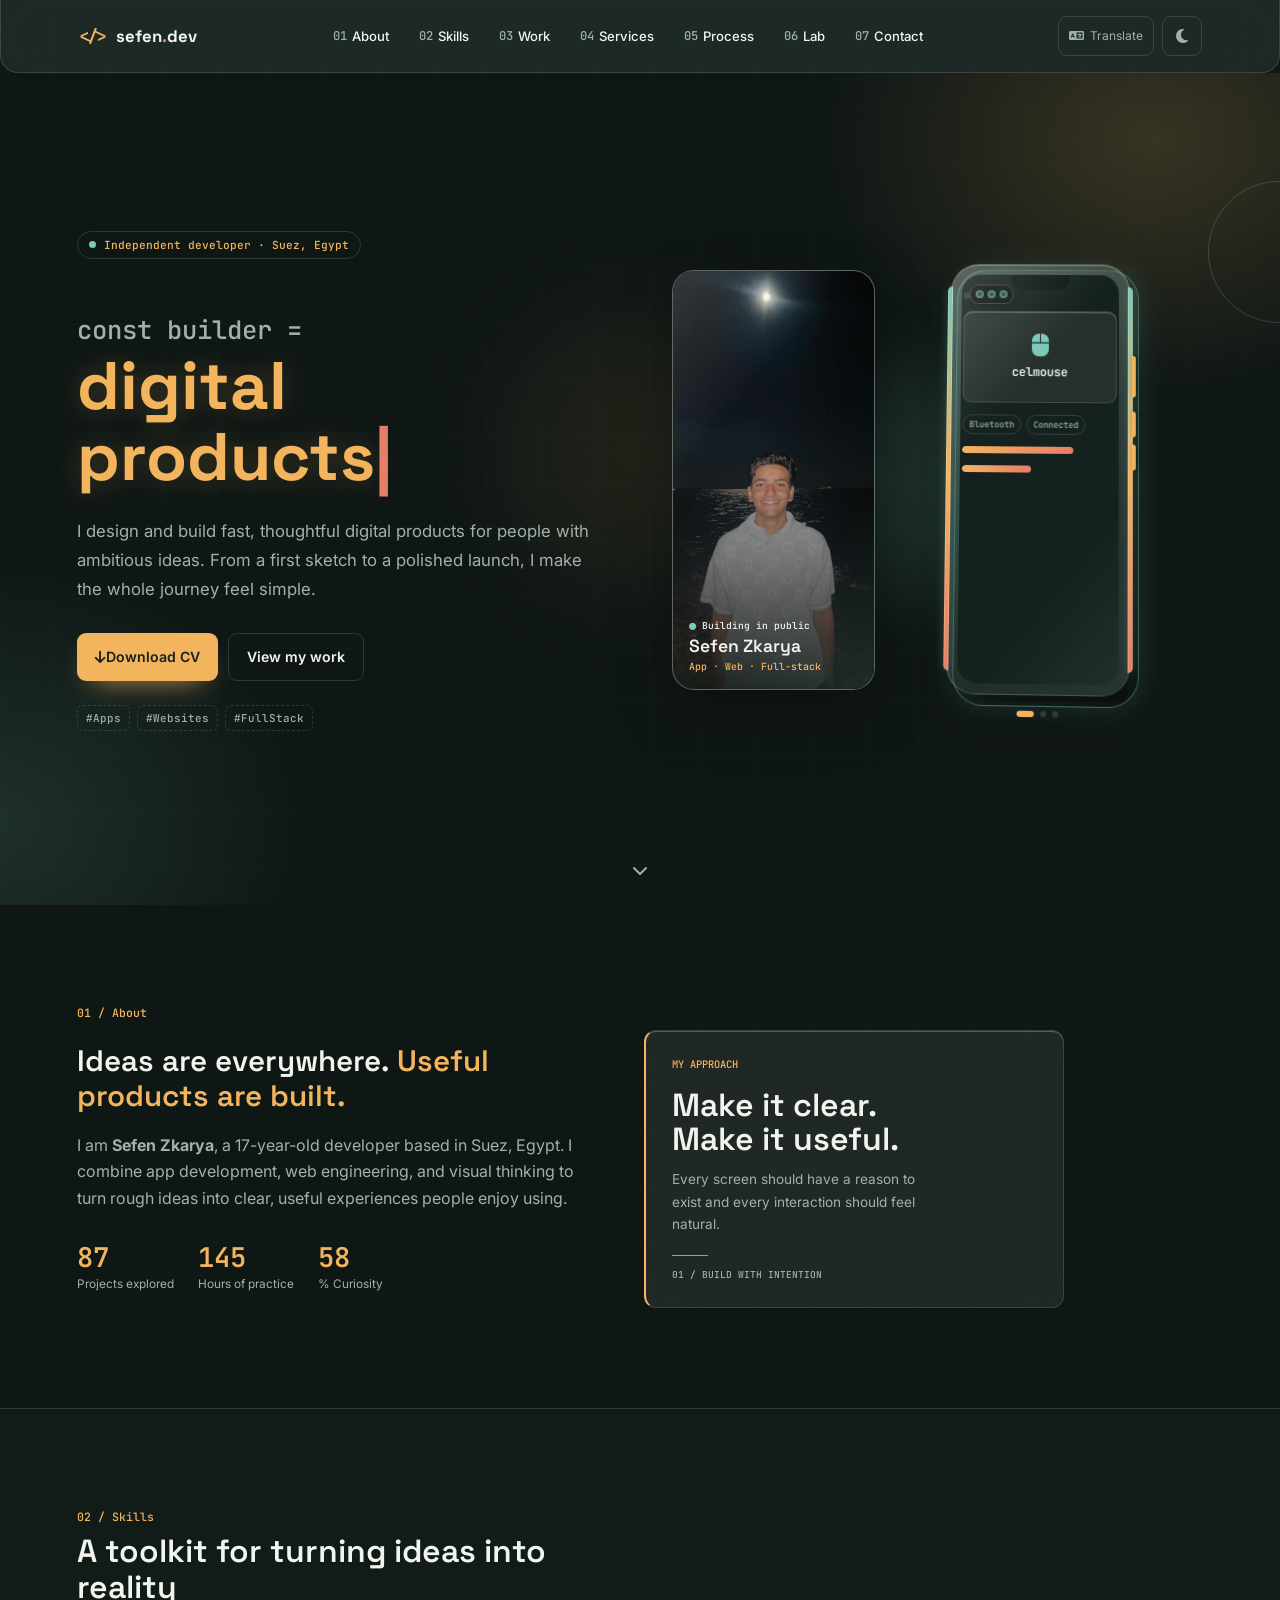
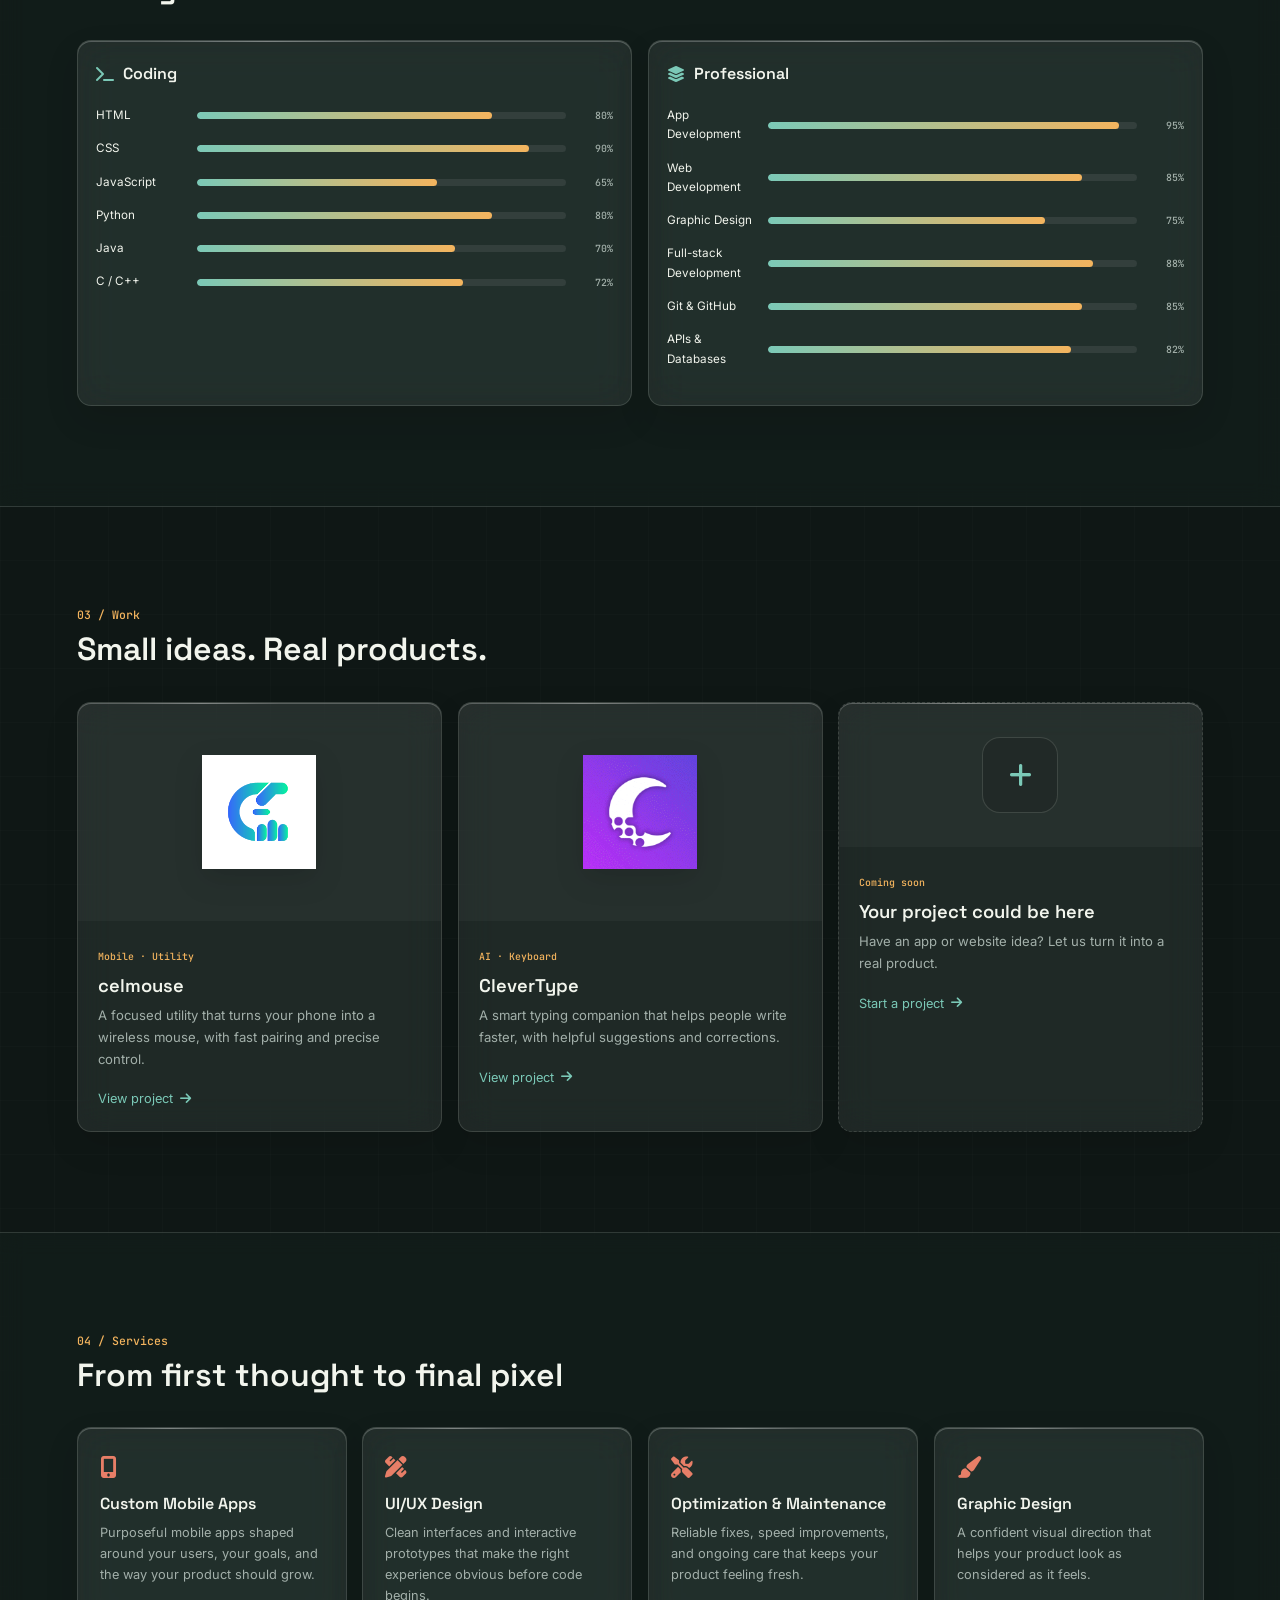
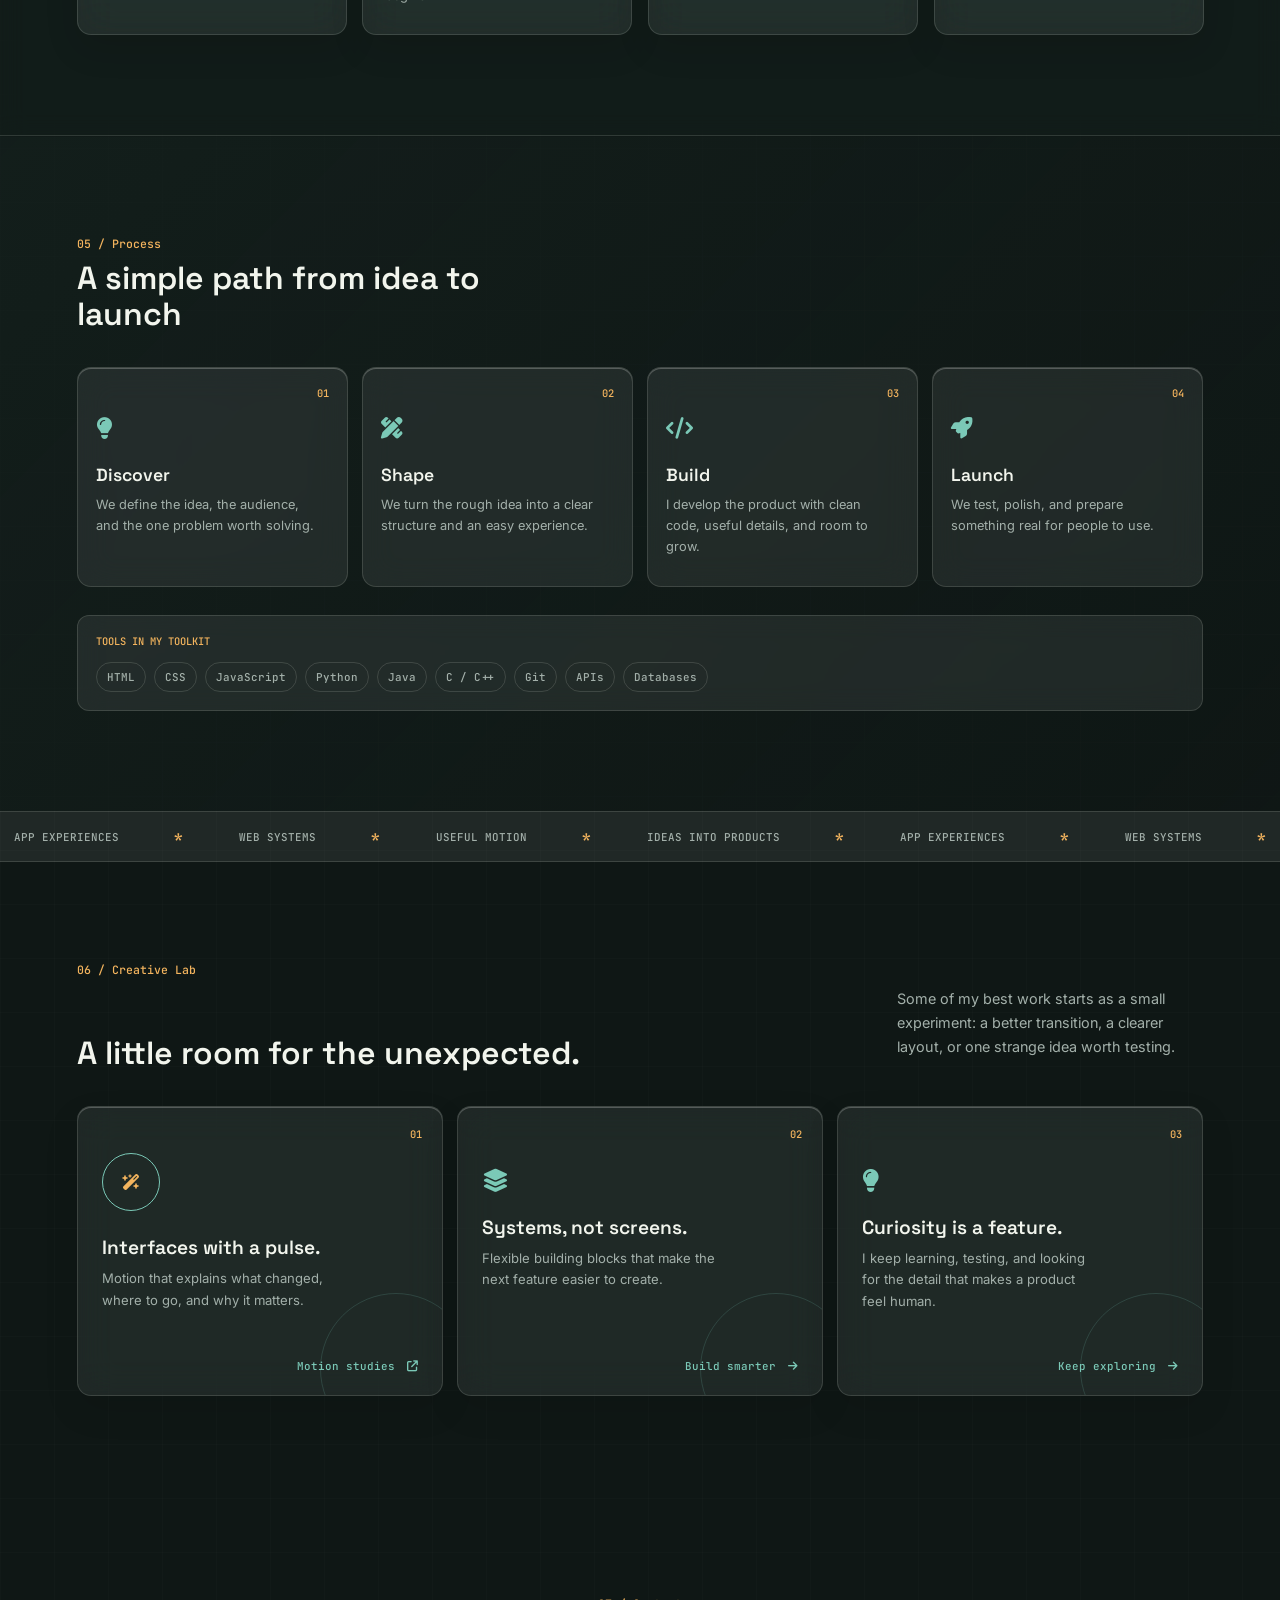
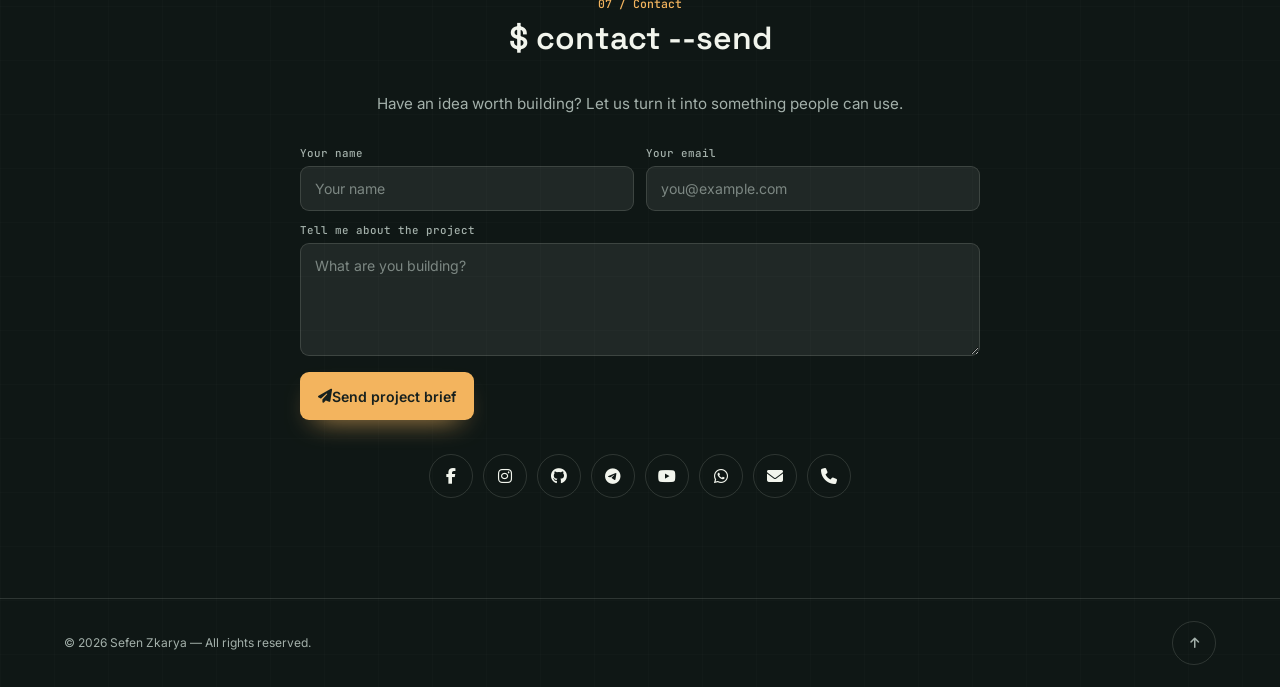
==== index.html @ e954aaf8 "Update index.html" ====
<!DOCTYPE html>
<html lang="en" dir="ltr">
<head>
<meta charset="UTF-8">
<meta name="viewport" content="width=device-width, initial-scale=1.0">
<title>Sefen Zkarya — App Developer</title>
<meta name="description" content="Sefen Zkarya — Full-stack app and web developer creating useful digital products.">
<link rel="preconnect" href="https://fonts.googleapis.com">
<link href="https://fonts.googleapis.com/css2?family=Space+Grotesk:wght@500;600;700&family=Inter:wght@400;500;600&family=JetBrains+Mono:wght@400;500;600&display=swap" rel="stylesheet">
<link href="https://cdnjs.cloudflare.com/ajax/libs/font-awesome/6.5.1/css/all.min.css" rel="stylesheet">
<link rel="stylesheet" href="./style.css">
<link rel="icon" href="./favicon.ico" type="image/x-icon">
<link rel="icon" href="./favicon.png" type="image/png">

<!-- ===== Creative 3D phone motion (new — does not touch style.css) ===== -->
<style>
  /* Gives the existing CSS phone a real 3D stage: the wrapper defines
     the perspective, the phone itself keeps its 3D children (edges,
     buttons, notch, camera) positioned in true 3D space. */
  .phone-flight{ perspective: 1400px; }
  #phone3d.phone-3d{
    transform-style: preserve-3d;
    animation: none !important; /* let phone-3d-effect.js fully drive it */
    will-change: transform;
  }
</style>
</head>
<body>
<div class="progress-rail"><div class="progress-fill" id="scrollFill"></div></div>

<header class="topbar">
<a href="#" class="brand">
<span class="brand-mark">&lt;/&gt;</span>
<span class="brand-name">sefen<span class="dot">.</span>dev</span>
</a>
<nav class="navbar" id="navbar">
<a href="#about" class="nav-link">01 <span>About</span></a>
<a href="#skills" class="nav-link">02 <span>Skills</span></a>
<a href="#portfolio" class="nav-link">03 <span>Work</span></a>
<a href="#services" class="nav-link">04 <span>Services</span></a>
<a href="#process" class="nav-link">05 <span>Process</span></a>
<a href="#lab" class="nav-link">06 <span>Lab</span></a>
<a href="#contact" class="nav-link">07 <span>Contact</span></a>
</nav>
<div class="topbar-actions">
<button class="translate-toggle" id="translateToggle" aria-label="Translate page" title="Translate page">
<i class="fa-solid fa-language"></i><span>Translate</span>
</button>
<div id="google_translate_element" class="translate-widget" aria-hidden="true"></div>
<button class="theme-toggle" id="themeToggle" aria-label="Toggle light and dark mode" title="Toggle theme">
<i class="fa-solid fa-moon"></i>
</button>
<button class="menu-toggle" id="menuToggle" aria-label="Open navigation menu" aria-expanded="false">
<span></span><span></span><span></span>
</button>
</div>
</header>

<main>
<!-- HERO -->
<section class="hero">
<div class="hero-grid">
<div class="hero-copy" data-reveal>
<p class="eyebrow"><span class="pulse-dot"></span> Independent developer · Suez, Egypt</p>
<h1 class="hero-title">
<span class="term-prefix">const builder = </span><br>
<span class="typing" id="typingText"></span><span class="caret">|</span>
</h1>
<p class="hero-sub">I design and build fast, thoughtful digital products for people with ambitious ideas. From a first sketch to a polished launch, I make the whole journey feel simple.</p>
<div class="hero-actions">
<a href="Sefen_Zkarya_CV.png" download="Sefen_Zkarya_CV.png" class="btn btn-primary">
<i class="fa-solid fa-arrow-down"></i> Download CV
</a>
<a href="#portfolio" class="btn btn-ghost">View my work</a>
</div>
<div class="hero-tags">
<span>#Apps</span><span>#Websites</span><span>#FullStack</span>
</div>
</div>

<div class="hero-visual" data-reveal>
<div class="portrait-card">
<img src="./hero-bg.jpg" alt="Sefen Zkarya, app and web developer" class="portrait-image">
<div class="portrait-shade"></div>
<div class="portrait-caption">
<span class="portrait-status"><i class="fa-solid fa-circle"></i> Building in public</span>
<strong>Sefen Zkarya</strong>
<span>App · Web · Full-stack</span>
</div>
</div>

<div class="phone-flight">
  <div class="phone-frame phone-3d" id="phone3d">
    <span class="phone-edge phone-edge-left"></span><span class="phone-edge phone-edge-right"></span>
    <span class="phone-button phone-button-one"></span><span class="phone-button phone-button-two"></span><span class="phone-button phone-button-three"></span>
    <span class="phone-camera"><i></i><i></i><i></i></span><div class="phone-notch"></div>
    <div class="phone-screen" id="phoneScreen">
      <div class="app-slide active"><div class="app-topbar"><span></span><span></span><span></span></div><div class="app-card"><i class="fa-solid fa-computer-mouse"></i><p>celmouse</p></div><div class="app-row"><span class="chip">Bluetooth</span><span class="chip">Connected</span></div><div class="app-bar" style="--w:72%"></div><div class="app-bar" style="--w:45%"></div></div>
      <div class="app-slide"><div class="app-topbar"><span></span><span></span><span></span></div><div class="app-card"><i class="fa-solid fa-keyboard"></i><p>CleverType</p></div><div class="app-row"><span class="chip">AI Suggest</span><span class="chip">Fast</span></div><div class="app-bar" style="--w:85%"></div><div class="app-bar" style="--w:60%"></div></div>
      <div class="app-slide"><div class="app-topbar"><span></span><span></span><span></span></div><div class="app-card"><i class="fa-solid fa-code"></i><p>sefen.dev</p></div><div class="app-row"><span class="chip">Live</span><span class="chip">v2.0</span></div><div class="app-bar" style="--w:93%"></div><div class="app-bar" style="--w:78%"></div></div>
    </div><div class="phone-dots" id="phoneDots"></div>
  </div>
</div>

<div class="glow-blob"></div>
</div>
</div>
<a href="#about" class="scroll-cue" aria-label="Scroll down"><i class="fa-solid fa-chevron-down"></i></a>
</section>

<!-- ABOUT -->
<section id="about" class="section">
<p class="section-eyebrow" data-reveal>01 / About</p>
<div class="about-grid">
<div class="about-copy" data-reveal>
<h2>Ideas are everywhere. <span class="accent">Useful products are built.</span></h2>
<p>I am <strong>Sefen Zkarya</strong>, a 17-year-old developer based in Suez, Egypt. I combine app development, web engineering, and visual thinking to turn rough ideas into clear, useful experiences people enjoy using.</p>
<div class="about-stats">
<div class="stat"><h3 class="counter" data-target="216">0</h3><p>Projects explored</p></div>
<div class="stat"><h3 class="counter" data-target="322">0</h3><p>Hours of practice</p></div>
<div class="stat"><h3 class="counter" data-target="100">0</h3><p>% Curiosity</p></div>
</div>
</div>
<div class="about-note" data-reveal>
<span class="note-label">My approach</span>
<strong>Make it clear.<br>Make it useful.</strong>
<p>Every screen should have a reason to exist and every interaction should feel natural.</p>
<span class="note-line"></span>
<span class="note-meta">01 / Build with intention</span>
</div>
</div>
</section>

<!-- SKILLS -->
<section id="skills" class="section alt">
<p class="section-eyebrow" data-reveal>02 / Skills</p>
<h2 class="section-title" data-reveal>A toolkit for turning ideas into reality</h2>
<div class="skills-grid">
<div class="skill-panel" data-reveal>
<h3><i class="fa-solid fa-terminal"></i> Coding</h3>
<ul class="meter-list">
<li><span class="meter-label">HTML</span><span class="meter" data-level="80"></span><span class="meter-pct">80%</span></li>
<li><span class="meter-label">CSS</span><span class="meter" data-level="90"></span><span class="meter-pct">90%</span></li>
<li><span class="meter-label">JavaScript</span><span class="meter" data-level="65"></span><span class="meter-pct">65%</span></li>
<li><span class="meter-label">Python</span><span class="meter" data-level="80"></span><span class="meter-pct">80%</span></li>
<li><span class="meter-label">Java</span><span class="meter" data-level="70"></span><span class="meter-pct">70%</span></li>
<li><span class="meter-label">C / C++</span><span class="meter" data-level="72"></span><span class="meter-pct">72%</span></li>
</ul>
</div>
<div class="skill-panel" data-reveal>
<h3><i class="fa-solid fa-layer-group"></i> Professional</h3>
<ul class="meter-list">
<li><span class="meter-label">App Development</span><span class="meter" data-level="95"></span><span class="meter-pct">95%</span></li>
<li><span class="meter-label">Web Development</span><span class="meter" data-level="85"></span><span class="meter-pct">85%</span></li>
<li><span class="meter-label">Graphic Design</span><span class="meter" data-level="75"></span><span class="meter-pct">75%</span></li>
<li><span class="meter-label">Full-stack Development</span><span class="meter" data-level="88"></span><span class="meter-pct">88%</span></li>
<li><span class="meter-label">Git &amp; GitHub</span><span class="meter" data-level="85"></span><span class="meter-pct">85%</span></li>
<li><span class="meter-label">APIs &amp; Databases</span><span class="meter" data-level="82"></span><span class="meter-pct">82%</span></li>
</ul>
</div>
</div>
</section>

<!-- PORTFOLIO -->
<section id="portfolio" class="section">
<p class="section-eyebrow" data-reveal>03 / Work</p>
<h2 class="section-title" data-reveal>Small ideas. Real products.</h2>
<div class="projects-grid">
<article class="project-card" data-reveal data-project-index="0">
<div class="project-media">
<img src="./projects/project1.png" alt="CelMouse project logo" class="project-image project-logo" onerror="this.onerror=null;this.src='./thumbnail-19.jpg';">
</div>
<div class="project-body">
<span class="project-tag">Mobile · Utility</span>
<h3>celmouse</h3>
<p>A focused utility that turns your phone into a wireless mouse, with fast pairing and precise control.</p>
<a href="project1.html" class="link-arrow">View project <i class="fa-solid fa-arrow-right"></i></a>
</div>
</article>

<article class="project-card" data-reveal data-project-index="1">
<div class="project-media">
<img src="./projects/project2.png" alt="CleverType project logo" class="project-image project-logo" onerror="this.onerror=null;this.src='./thumbnail-19.jpg';">
</div>
<div class="project-body">
<span class="project-tag">AI · Keyboard</span>
<h3>CleverType</h3>
<p>A smart typing companion that helps people write faster, with helpful suggestions and corrections.</p>
<a href="project2.html" class="link-arrow">View project <i class="fa-solid fa-arrow-right"></i></a>
</div>
</article>

<article class="project-card soon" data-reveal data-project-index="2">
<div class="project-media">
<div class="device-frame">
<i class="fa-solid fa-plus device-icon"></i>
</div>
</div>
<div class="project-body">
<span class="project-tag">Coming soon</span>
<h3>Your project could be here</h3>
<p>Have an app or website idea? Let us turn it into a real product.</p>
<a href="#contact" class="link-arrow">Start a project <i class="fa-solid fa-arrow-right"></i></a>
</div>
</article>
</div>
</section>

<!-- SERVICES -->
<section id="services" class="section alt">
<p class="section-eyebrow" data-reveal>04 / Services</p>
<h2 class="section-title" data-reveal>From first thought to final pixel</h2>
<div class="services-grid">
<div class="service-card" data-reveal>
<i class="fas fa-mobile-alt"></i>
<h3>Custom Mobile Apps</h3>
<p>Purposeful mobile apps shaped around your users, your goals, and the way your product should grow.</p>
</div>
<div class="service-card" data-reveal>
<i class="fas fa-pencil-ruler"></i>
<h3>UI/UX Design</h3>
<p>Clean interfaces and interactive prototypes that make the right experience obvious before code begins.</p>
</div>
<div class="service-card" data-reveal>
<i class="fas fa-tools"></i>
<h3>Optimization &amp; Maintenance</h3>
<p>Reliable fixes, speed improvements, and ongoing care that keeps your product feeling fresh.</p>
</div>
<div class="service-card" data-reveal>
<i class="fas fa-paint-brush"></i>
<h3>Graphic Design</h3>
<p>A confident visual direction that helps your product look as considered as it feels.</p>
</div>
</div>
</section>

<!-- PROCESS -->
<section id="process" class="section process-section">
<p class="section-eyebrow" data-reveal>05 / Process</p>
<h2 class="section-title" data-reveal>A simple path from idea to launch</h2>
<div class="process-grid">
<div class="process-step" data-reveal><span>01</span><i class="fa-solid fa-lightbulb"></i><h3>Discover</h3><p>We define the idea, the audience, and the one problem worth solving.</p></div>
<div class="process-step" data-reveal><span>02</span><i class="fa-solid fa-pen-ruler"></i><h3>Shape</h3><p>We turn the rough idea into a clear structure and an easy experience.</p></div>
<div class="process-step" data-reveal><span>03</span><i class="fa-solid fa-code"></i><h3>Build</h3><p>I develop the product with clean code, useful details, and room to grow.</p></div>
<div class="process-step" data-reveal><span>04</span><i class="fa-solid fa-rocket"></i><h3>Launch</h3><p>We test, polish, and prepare something real for people to use.</p></div>
</div>
<div class="technology-strip" data-reveal>
<span class="technology-label">Tools in my toolkit</span>
<div class="technology-list"><span>HTML</span><span>CSS</span><span>JavaScript</span><span>Python</span><span>Java</span><span>C / C++</span><span>Git</span><span>APIs</span><span>Databases</span></div>
</div>
</section>

<div class="signal-strip" aria-label="What I build">
<div class="signal-track"><span>APP EXPERIENCES</span><b>*</b><span>WEB SYSTEMS</span><b>*</b><span>USEFUL MOTION</span><b>*</b><span>IDEAS INTO PRODUCTS</span><b>*</b><span>APP EXPERIENCES</span><b>*</b><span>WEB SYSTEMS</span><b>*</b></div>
</div>

<!-- CREATIVE LAB -->
<section id="lab" class="section lab-section">
<p class="section-eyebrow" data-reveal>06 / Creative Lab</p>
<div class="lab-heading" data-reveal><h2 class="section-title">A little room for the unexpected.</h2><p>Some of my best work starts as a small experiment: a better transition, a clearer layout, or one strange idea worth testing.</p></div>
<div class="lab-grid">
<article class="lab-card lab-card-tall" data-reveal><span class="lab-index">01</span><div class="lab-orbit"><i class="fa-solid fa-wand-magic-sparkles"></i></div><h3>Interfaces with a pulse.</h3><p>Motion that explains what changed, where to go, and why it matters.</p><span class="lab-link">Motion studies <i class="fa-solid fa-arrow-up-right-from-square"></i></span></article>
<article class="lab-card" data-reveal><span class="lab-index">02</span><i class="fa-solid fa-layer-group lab-icon"></i><h3>Systems, not screens.</h3><p>Flexible building blocks that make the next feature easier to create.</p><span class="lab-link">Build smarter <i class="fa-solid fa-arrow-right"></i></span></article>
<article class="lab-card lab-card-accent" data-reveal><span class="lab-index">03</span><i class="fa-solid fa-lightbulb lab-icon"></i><h3>Curiosity is a feature.</h3><p>I keep learning, testing, and looking for the detail that makes a product feel human.</p><span class="lab-link">Keep exploring <i class="fa-solid fa-arrow-right"></i></span></article>
</div>
</section>

<!-- CONTACT -->
<section id="contact" class="section contact-section">
<p class="section-eyebrow" data-reveal>07 / Contact</p>
<h2 class="section-title" data-reveal>$ contact --send</h2>
<p class="contact-sub" data-reveal>Have an idea worth building? Let us turn it into something people can use.</p>
<form class="contact-form" id="contactForm" data-reveal>
<label class="form-field"><span>Your name</span><input type="text" name="name" placeholder="Your name" required></label>
<label class="form-field"><span>Your email</span><input type="email" name="email" placeholder="you@example.com" required></label>
<label class="form-field form-message"><span>Tell me about the project</span><textarea name="message" rows="5" placeholder="What are you building?" required></textarea></label>
<button type="submit" class="btn btn-primary"><i class="fa-solid fa-paper-plane"></i> Send project brief</button>
</form>
<div class="social-links" data-reveal>
<a href="https://www.facebook.com/profile.php?id=100087171087146" target="_blank" rel="noopener" class="social-icon" title="Facebook"><i class="fa-brands fa-facebook-f"></i></a>
<a href="https://www.instagram.com/sefen_zkarya/" target="_blank" rel="noopener" class="social-icon" title="Instagram"><i class="fa-brands fa-instagram"></i></a>
<a href="https://github.com/sefen66" target="_blank" rel="noopener" class="social-icon" title="GitHub"><i class="fa-brands fa-github"></i></a>
<a href="https://t.me/toxic_sefen" target="_blank" rel="noopener" class="social-icon" title="Telegram"><i class="fa-brands fa-telegram"></i></a>
<a href="https://www.youtube.com/@sefocode" target="_blank" rel="noopener" class="social-icon" title="YouTube"><i class="fa-brands fa-youtube"></i></a>
<a href="https://wa.link/nxavcg" target="_blank" rel="noopener" class="social-icon" title="WhatsApp"><i class="fa-brands fa-whatsapp"></i></a>
<a href="mailto:sefenzkarya@gmail.com" class="social-icon" title="Email"><i class="fa-solid fa-envelope"></i></a>
<a href="tel:+201550784089" class="social-icon" title="Phone"><i class="fa-solid fa-phone"></i></a>
</div>
</section>
</main>

<footer class="site-footer">
<p>© 2026 Sefen Zkarya — All rights reserved.</p>
<button class="to-top" id="toTop" aria-label="Back to top"><i class="fa-solid fa-arrow-up"></i></button>
</footer>

<script type="module" src="./script.js"></script>

<!-- ===== Google Translate (fixed) ===== -->
<script>
  // Google's widget only works if this exact global function exists
  // BEFORE its script finishes loading — this was missing, which is
  // why the translate button did nothing.
  function googleTranslateElementInit() {
    new google.translate.TranslateElement(
      { pageLanguage: "en", autoDisplay: false },
      "google_translate_element"
    );
  }

  document.addEventListener("DOMContentLoaded", function () {
    var toggleBtn = document.getElementById("translateToggle");
    var widget = document.getElementById("google_translate_element");
    if (!toggleBtn || !widget) return;

    toggleBtn.addEventListener("click", function () {
      var isOpen = widget.classList.toggle("is-open");
      widget.setAttribute("aria-hidden", isOpen ? "false" : "true");
      toggleBtn.setAttribute("aria-expanded", isOpen ? "true" : "false");
    });
  });
</script>
<style>
  /* Google injects this element with aria-hidden by default in the
     original markup — force it visible/hidden ourselves instead of
     relying on styles.css, which never accounted for the toggle. */
  #google_translate_element{
    display:none;
    position:absolute;
    top:100%;
    margin-top:8px;
    z-index:60;
    background:#0e0f18;
    border:1px solid rgba(255,255,255,.12);
    border-radius:10px;
    padding:6px;
  }
  #google_translate_element.is-open{ display:block; }
  /* Google adds a top banner + shifts <body> down when active — this
     keeps the site header from jumping. */
  body{ top:0 !important; }
  .goog-te-banner-frame{ display:none !important; }
</style>
<script src="https://translate.google.com/translate_a/element.js?cb=googleTranslateElementInit" defer></script>

<!-- ===== Creative 3D phone motion engine (new) ===== -->
<script src="./phone-3d-effect.js"></script>
</body>
</html>
---- style.css ----
﻿:root {
  --bg: #0f1715;
  --bg-soft: #15211e;
  --glass: rgba(255, 255, 255, .075);
  --glass-strong: rgba(255, 255, 255, .14);
  --line: rgba(238, 244, 235, .14);
  --shine: rgba(255, 255, 255, .24);
  --text: #f2f5ed;
  --muted: #a3b0aa;
  --amber: #f3b45e;
  --coral: #e77e67;
  --teal: #7bc9b7;
  --shadow: 0 24px 60px rgba(0, 0, 0, .28);
  --display: 'Space Grotesk', 'Segoe UI', sans-serif;
  --body: 'Inter', 'Segoe UI', sans-serif;
  --mono: 'JetBrains Mono', ui-monospace, monospace;
  --ease: cubic-bezier(.22, 1, .36, 1);
}

html.light {
  --bg: #f5f3ed;
  --bg-soft: #eceae1;
  --glass: rgba(255, 255, 255, .58);
  --glass-strong: rgba(255, 255, 255, .84);
  --line: rgba(16, 24, 22, .12);
  --shine: rgba(255, 255, 255, .95);
  --text: #17201e;
  --muted: #61706b;
  --shadow: 0 18px 40px rgba(39, 48, 43, .13);
}

* { box-sizing: border-box; margin: 0; padding: 0; }
html { scroll-behavior: smooth; }
body {
  min-width: 320px;
  overflow-x: hidden;
  color: var(--text);
  background-color: var(--bg);
  background-image: linear-gradient(rgba(255, 255, 255, .012) 1px, transparent 1px), linear-gradient(90deg, rgba(255, 255, 255, .012) 1px, transparent 1px);
  background-size: 54px 54px;
  font: 400 16px/1.65 var(--body);
  transition: background-color .35s var(--ease), color .35s var(--ease);
}
html.light body { background-image: linear-gradient(rgba(16, 24, 22, .025) 1px, transparent 1px), linear-gradient(90deg, rgba(16, 24, 22, .025) 1px, transparent 1px); }
img { display: block; max-width: 100%; }
a { color: inherit; text-decoration: none; }
ul { list-style: none; }
button { border: 0; color: inherit; background: none; cursor: pointer; font: inherit; }
::selection { color: #17201e; background: var(--amber); }

.progress-rail { position: fixed; z-index: 999; top: 0; right: 0; left: 0; height: 3px; }
.progress-fill { width: 0; height: 100%; background: linear-gradient(90deg, var(--amber), var(--coral)); }

.topbar {
  position: sticky;
  z-index: 100;
  top: 0;
  display: flex;
  align-items: center;
  justify-content: space-between;
  min-height: 68px;
  padding: 12px 5vw;
  border: 1px solid var(--line);
  border-top: 0;
  border-radius: 0 0 18px 18px;
  background: var(--glass);
  box-shadow: 0 12px 34px rgba(0, 0, 0, .1), inset 0 1px 0 var(--shine);
  backdrop-filter: blur(28px) saturate(170%);
  -webkit-backdrop-filter: blur(28px) saturate(170%);
  animation: glassDrop .7s var(--ease) both;
}
.brand { display: flex; align-items: center; gap: 8px; font: 700 1.05rem var(--display); }
.brand-mark { color: var(--amber); font-family: var(--mono); }
.dot { color: var(--coral); }
.navbar {
  position: fixed;
  z-index: 5;
  top: 68px;
  right: 0;
  left: 0;
  display: flex;
  flex-direction: column;
  padding: 10px 5vw 20px;
  border-bottom: 1px solid var(--line);
  background: var(--bg);
  transform: translateY(-130%);
  opacity: 0;
  transition: transform .35s var(--ease), opacity .35s var(--ease);
}
.navbar.open { transform: translateY(0); opacity: 1; }
.nav-link { display: flex; justify-content: space-between; padding: 14px 0; border-bottom: 1px solid var(--line); color: var(--muted); font: 500 .76rem var(--mono); }
.nav-link span { color: var(--text); font: 500 .98rem var(--body); }
.nav-link:hover, .nav-link.active { color: var(--amber); }
.topbar-actions { display: flex; align-items: center; gap: 8px; }
.translate-toggle, .theme-toggle { display: grid; place-items: center; min-width: 40px; height: 40px; border: 1px solid var(--line); border-radius: 9px; color: var(--muted); transition: color .25s, border-color .25s, background .25s; }
.translate-toggle { display: flex; gap: 6px; padding: 0 10px; font-size: .75rem; }
.translate-toggle:hover, .theme-toggle:hover { border-color: var(--amber); color: var(--amber); background: rgba(243, 180, 94, .1); }
.translate-widget { position: absolute; top: 60px; right: 5vw; display: none; padding: 9px; border: 1px solid var(--line); border-radius: 9px; background: var(--glass-strong); box-shadow: var(--shadow); backdrop-filter: blur(20px); }
.translate-widget.open { display: block; }
.goog-te-gadget { color: var(--muted) !important; font-size: .72rem !important; }
.goog-te-gadget select { max-width: 150px; padding: 5px; border: 1px solid var(--line); color: var(--text); background: var(--bg-soft); }
.goog-te-banner-frame.skiptranslate { display: none !important; }
body { top: 0 !important; }
.menu-toggle { display: flex; flex-direction: column; justify-content: center; gap: 5px; width: 28px; height: 40px; }
.menu-toggle span { width: 26px; height: 2px; background: var(--text); transition: transform .3s var(--ease), opacity .3s; }
.menu-toggle.open span:first-child { transform: translateY(7px) rotate(45deg); }
.menu-toggle.open span:nth-child(2) { opacity: 0; }
.menu-toggle.open span:last-child { transform: translateY(-7px) rotate(-45deg); }

.hero { position: relative; display: flex; align-items: center; min-height: calc(100svh - 68px); padding: 64px 5vw 82px; overflow: hidden; }
.hero::before { content: ''; position: absolute; z-index: -1; inset: 0; background: radial-gradient(500px 380px at 90% 8%, rgba(243, 180, 94, .18), transparent 66%), radial-gradient(450px 380px at 0% 90%, rgba(123, 201, 183, .14), transparent 68%); animation: ambientShift 12s ease-in-out infinite alternate; }
.hero::after { content: ''; position: absolute; z-index: -1; top: 13%; right: -70px; width: 140px; height: 140px; border: 1px solid rgba(123, 201, 183, .24); border-radius: 50%; animation: orbit 16s linear infinite; }
.hero-grid { display: grid; width: 100%; gap: 48px; }
.hero-copy { max-width: 620px; }
.eyebrow { display: inline-flex; align-items: center; gap: 8px; margin-bottom: 22px; padding: 6px 11px; border: 1px solid var(--line); border-radius: 999px; color: var(--amber); font: 500 .7rem var(--mono); animation: riseIn .7s var(--ease) both; }
.pulse-dot { width: 7px; height: 7px; border-radius: 50%; background: var(--teal); animation: pulse 2s infinite; }
.hero-title { font: 700 3rem/1.05 var(--display); }
.term-prefix { color: var(--muted); font: 500 .38em var(--mono); }
.typing { color: var(--amber); text-shadow: 0 0 28px rgba(243, 180, 94, .24); }
.caret { color: var(--coral); animation: blink 1s step-end infinite; }
.hero-sub { max-width: 52ch; margin: 24px 0 28px; color: var(--muted); font-size: 1rem; line-height: 1.75; animation: riseIn .8s .12s var(--ease) both; }
.hero-actions { display: flex; flex-wrap: wrap; gap: 10px; animation: riseIn .8s .22s var(--ease) both; }
.btn { display: inline-flex; align-items: center; justify-content: center; min-height: 48px; padding: 0 18px; border-radius: 9px; font-size: .88rem; font-weight: 600; transition: transform .25s var(--ease), box-shadow .25s, background .25s; }
.btn-primary { color: #17201e; background: var(--amber); box-shadow: 0 12px 28px -15px var(--amber); }
.btn-primary:hover, .btn-ghost:hover { transform: translateY(-3px); }
.btn-primary:hover { box-shadow: 0 16px 32px -14px var(--amber); }
.btn-ghost { border: 1px solid var(--line); }
.btn-ghost:hover { border-color: var(--teal); color: var(--teal); }
.hero-tags { display: flex; flex-wrap: wrap; gap: 7px; margin-top: 24px; color: var(--muted); font: 500 .68rem var(--mono); animation: riseIn .8s .32s var(--ease) both; }
.hero-tags span { padding: 5px 8px; border: 1px dashed var(--line); border-radius: 6px; transition: color .25s, border-color .25s, transform .25s; }
.hero-tags span:hover { color: var(--teal); border-color: var(--teal); transform: translateY(-3px); }

.hero-visual { position: relative; display: flex; align-items: center; justify-content: center; gap: 10px; min-height: 390px; perspective: 1100px; }
.hero-visual::before { content: ''; position: absolute; width: 230px; height: 230px; border-radius: 50%; background: rgba(123, 201, 183, .13); filter: blur(42px); animation: haloPulse 5s ease-in-out infinite; }
.phone-flight { position: relative; z-index: 2; display: grid; place-items: center; width: min(100%, 390px); height: 470px; transform-style: preserve-3d; animation: phoneFlight 6.5s ease-in-out infinite; }
.phone-frame { position: relative; width: calc(42vw - 10px); max-width: 180px; height: 360px; padding: 10px; border: 1px solid rgba(255, 255, 255, .25); border-radius: 28px; background: linear-gradient(160deg, var(--glass-strong), var(--glass)); backdrop-filter: blur(20px) saturate(150%); -webkit-backdrop-filter: blur(20px) saturate(150%); }
.phone-3d { transform-style: preserve-3d; transform: translate3d(0, var(--phone-y, 0px), 0) scale(var(--phone-scale, 1)) rotateX(var(--phone-rx, 0deg)) rotateY(var(--phone-ry, 0deg)) rotateZ(var(--phone-rz, 0deg)); will-change: transform; transition: transform .3s cubic-bezier(.2, .8, .2, 1); }
.phone-screen { width: 100%; height: 100%; overflow: hidden; border-radius: 19px; background: var(--bg-soft); }
.app-slide { position: absolute; inset: 0; display: flex; flex-direction: column; gap: 12px; padding: 28px 12px 12px; opacity: 0; transform: scale(.97); transition: opacity .5s var(--ease), transform .5s var(--ease); }.app-slide.active { opacity: 1; transform: scale(1); }
.app-topbar { display: flex; gap: 5px; }.app-topbar span { width: 7px; height: 7px; border-radius: 50%; background: var(--line); }.app-card { display: flex; flex-direction: column; align-items: center; gap: 8px; padding: 22px 10px; border: 1px solid var(--line); border-radius: 9px; background: var(--glass); text-align: center; }.app-card i { color: var(--teal); font-size: 1.45rem; }.app-card p { font: 600 .76rem var(--mono); }.app-row { display: flex; gap: 5px; }.chip { padding: 3px 6px; border: 1px solid var(--line); border-radius: 999px; color: var(--muted); font: 500 .54rem var(--mono); }.app-bar { position: relative; height: 7px; overflow: hidden; border-radius: 5px; background: var(--surface-soft); }.app-bar::after { content: ''; position: absolute; inset: 0; width: var(--w); border-radius: 5px; background: linear-gradient(90deg, var(--amber), var(--coral)); }.phone-dots { position: absolute; bottom: -22px; left: 50%; display: flex; gap: 6px; transform: translateX(-50%); }.phone-dots span { width: 6px; height: 6px; border-radius: 4px; background: var(--line); transition: width .3s, background .3s; }.phone-dots span.active { width: 17px; background: var(--amber); }
.portrait-card, .phone-frame { box-shadow: var(--shadow), inset 0 1px 0 var(--shine); }
.portrait-card { position: relative; z-index: 1; width: calc(58vw - 10px); max-width: 230px; height: 320px; overflow: hidden; border: 1px solid rgba(255, 255, 255, .28); border-radius: 22px; background: var(--glass); transform: rotate(-2deg); animation: portraitFloat 7s ease-in-out infinite; isolation: isolate; }
.portrait-card::before { content: ''; position: absolute; z-index: 2; top: -35%; left: -70%; width: 45%; height: 170%; background: linear-gradient(90deg, transparent, rgba(255, 255, 255, .3), transparent); transform: rotate(18deg); animation: shine 7s 1s ease-in-out infinite; }
.portrait-card::after, .phone-frame::after { content: ''; position: absolute; z-index: 4; inset: 0; border-radius: inherit; pointer-events: none; background: linear-gradient(130deg, rgba(255, 255, 255, .18), transparent 32%, transparent 70%, rgba(123, 201, 183, .1)); mix-blend-mode: screen; }
.portrait-image { width: 100%; height: 100%; object-fit: cover; object-position: center 62%; filter: saturate(.78) contrast(1.1) brightness(.92); transform: scale(1.04); }
.portrait-card:hover { animation-play-state: paused; transform: rotate(0) translateY(-8px); }
.portrait-shade { position: absolute; inset: 0; background: linear-gradient(180deg, transparent 32%, rgba(15, 23, 21, .92)); }
.portrait-caption { position: absolute; right: 16px; bottom: 16px; left: 16px; z-index: 3; display: grid; gap: 3px; }
.portrait-caption strong { font: 600 1.1rem var(--display); }.portrait-caption > span:last-child { color: var(--amber); font: 500 .62rem var(--mono); }.portrait-status { color: var(--text); font: 500 .6rem var(--mono); }.portrait-status i { color: var(--teal); font-size: .45rem; vertical-align: middle; }
.phone-flight { position: relative; z-index: 2; display: grid; place-items: center; width: min(100%, 390px); height: 470px; transform-style: preserve-3d; animation: phoneFlight 6.5s ease-in-out infinite; }
.phone-frame { position: relative; width: calc(42vw - 10px); max-width: 180px; height: 360px; padding: 10px; border: 1px solid rgba(255, 255, 255, .25); border-radius: 28px; background: linear-gradient(160deg, var(--glass-strong), var(--glass)); backdrop-filter: blur(20px) saturate(150%); -webkit-backdrop-filter: blur(20px) saturate(150%); }
.phone-3d { transform-style: preserve-3d; transform: translate3d(0, var(--phone-y, 0px), 0) scale(var(--phone-scale, 1)) rotateX(var(--phone-rx, 0deg)) rotateY(var(--phone-ry, 0deg)) rotateZ(var(--phone-rz, 0deg)); will-change: transform; transition: transform .3s cubic-bezier(.2, .8, .2, 1), box-shadow .3s ease; box-shadow: 16px 24px 0 -18px rgba(0, 0, 0, .42), var(--shadow), inset 0 1px 0 var(--shine); }
.phone-3d::before { content: ''; position: absolute; z-index: -1; inset: 5px -10px -12px 5px; border: 1px solid rgba(123, 201, 183, .38); border-radius: 30px; background: linear-gradient(145deg, rgba(123, 201, 183, .18), rgba(15, 23, 21, .3)); transform: translateZ(-18px); box-shadow: 0 0 28px rgba(123, 201, 183, .18); pointer-events: none; }
.phone-3d:hover { box-shadow: 22px 32px 0 -18px rgba(0, 0, 0, .48), 0 30px 55px rgba(0, 0, 0, .3), inset 0 1px 0 var(--shine); }
.phone-edge { position: absolute; z-index: 1; top: 22px; bottom: 22px; width: 5px; border: 1px solid rgba(255, 255, 255, .2); background: linear-gradient(180deg, var(--teal), var(--amber), var(--coral)); box-shadow: 0 0 10px rgba(123, 201, 183, .25); transform: translateZ(-3px); }
.phone-edge-left { left: -4px; border-radius: 5px 0 0 5px; }.phone-edge-right { right: -4px; border-radius: 0 5px 5px 0; }
.phone-button { position: absolute; z-index: 2; right: -7px; width: 4px; border-radius: 0 3px 3px 0; background: var(--amber); box-shadow: 1px 0 4px rgba(0, 0, 0, .35); transform: translateZ(2px); }
.phone-button-one { top: 92px; height: 42px; }.phone-button-two { top: 148px; height: 26px; }.phone-button-three { top: 181px; height: 26px; }
.phone-camera { position: absolute; z-index: 3; top: 20px; left: 18px; display: flex; gap: 4px; padding: 5px; border: 1px solid rgba(255, 255, 255, .2); border-radius: 9px; background: rgba(10, 16, 15, .82); box-shadow: 0 4px 12px rgba(0, 0, 0, .3); transform: translateZ(5px); }
.phone-camera i { display: block; width: 8px; height: 8px; border: 1px solid rgba(123, 201, 183, .65); border-radius: 50%; background: #172b2a; box-shadow: inset 0 0 3px var(--teal); }
.phone-notch { position: absolute; z-index: 2; top: 10px; left: 50%; width: 58px; height: 15px; border-radius: 0 0 10px 10px; background: var(--bg); transform: translateX(-50%); }.phone-screen { width: 100%; height: 100%; overflow: hidden; border-radius: 19px; background: var(--bg-soft); }
.app-slide { position: absolute; inset: 0; display: flex; flex-direction: column; gap: 12px; padding: 28px 12px 12px; opacity: 0; transform: scale(.97); transition: opacity .5s var(--ease), transform .5s var(--ease); }.app-slide.active { opacity: 1; transform: scale(1); }.app-topbar { display: flex; gap: 5px; }.app-topbar span { width: 7px; height: 7px; border-radius: 50%; background: var(--line); }.app-card { display: flex; flex-direction: column; align-items: center; gap: 8px; padding: 22px 10px; border: 1px solid var(--line); border-radius: 9px; background: var(--glass); box-shadow: inset 0 1px 0 var(--shine); text-align: center; }.app-card i { color: var(--teal); font-size: 1.45rem; }.app-card p { font: 600 .76rem var(--mono); }.app-row { display: flex; gap: 5px; }.chip { padding: 3px 6px; border: 1px solid var(--line); border-radius: 999px; color: var(--muted); font: 500 .54rem var(--mono); }.app-bar { position: relative; height: 7px; overflow: hidden; border-radius: 5px; background: var(--surface-soft); }.app-bar::after { content: ''; position: absolute; inset: 0; width: var(--w); border-radius: 5px; background: linear-gradient(90deg, var(--amber), var(--coral)); }.phone-dots { position: absolute; bottom: -22px; left: 50%; display: flex; gap: 6px; transform: translateX(-50%); }.phone-dots span { width: 6px; height: 6px; border-radius: 4px; background: var(--line); transition: width .3s, background .3s; }.phone-dots span.active { width: 17px; background: var(--amber); }
.scroll-cue { position: absolute; bottom: 22px; left: 50%; color: var(--muted); font-size: 1rem; animation: bob 2s ease-in-out infinite; transform: translateX(-50%); }

.section { padding: 84px 5vw; }.section.alt { border-top: 1px solid var(--line); border-bottom: 1px solid var(--line); background: rgba(21, 33, 30, .56); backdrop-filter: blur(12px); -webkit-backdrop-filter: blur(12px); }.section-eyebrow { margin-bottom: 10px; color: var(--amber); font: 500 .72rem var(--mono); }.section-title { max-width: 24ch; margin-bottom: 34px; font: 600 2rem/1.12 var(--display); }
.about-grid { display: grid; gap: 38px; max-width: 1000px; }.about-copy h2 { margin-bottom: 18px; font: 600 1.85rem/1.18 var(--display); }.accent { color: var(--amber); }.about-copy > p { max-width: 60ch; margin-bottom: 28px; color: var(--muted); }.about-stats { display: flex; flex-wrap: wrap; gap: 24px; }.stat h3 { color: var(--amber); font: 600 1.7rem var(--mono); }.stat p { margin: 0; color: var(--muted); font-size: .74rem; }.about-note { max-width: 420px; padding: 26px; border: 1px solid var(--line); border-left: 2px solid var(--amber); border-radius: 12px; background: var(--glass); box-shadow: inset 0 1px 0 var(--shine); backdrop-filter: blur(16px); }.note-label, .note-meta { display: block; color: var(--amber); font: 500 .65rem var(--mono); text-transform: uppercase; }.about-note strong { display: block; margin: 18px 0 12px; font: 600 2rem/1.05 var(--display); }.about-note p { max-width: 30ch; color: var(--muted); font-size: .85rem; }.note-line { display: block; width: 36px; height: 1px; margin: 20px 0 12px; background: var(--coral); }.note-meta { color: var(--muted); font-size: .6rem; }
.skills-grid, .projects-grid, .services-grid { display: grid; gap: 16px; }.skill-panel, .project-card, .service-card { position: relative; overflow: hidden; border: 1px solid var(--line); border-radius: 14px; background: var(--glass); box-shadow: inset 0 1px 0 var(--shine), 0 14px 34px rgba(0, 0, 0, .1); backdrop-filter: blur(18px) saturate(140%); -webkit-backdrop-filter: blur(18px) saturate(140%); }.skill-panel::before, .project-card::before, .service-card::before { content: ''; position: absolute; top: 0; left: 12%; width: 44%; height: 1px; background: linear-gradient(90deg, transparent, var(--shine), transparent); }.skill-panel { padding: 22px 18px; }.skill-panel h3 { display: flex; align-items: center; gap: 9px; margin-bottom: 22px; font: 600 1rem var(--display); }.skill-panel h3 i { color: var(--teal); }.meter-list li { display: grid; grid-template-columns: 92px 1fr 38px; align-items: center; gap: 9px; margin-bottom: 14px; }.meter-label { font-size: .73rem; }.meter-pct { color: var(--muted); text-align: right; font: 500 .62rem var(--mono); }.meter { position: relative; height: 7px; overflow: hidden; border-radius: 5px; background: rgba(255, 255, 255, .08); }.meter::after { content: ''; position: absolute; inset: 0; width: 0; border-radius: 5px; background: linear-gradient(90deg, var(--teal), var(--amber)); transition: width 1.1s var(--ease); }.meter.filled::after { width: calc(var(--lvl) * 1%); }
.project-card, .service-card { transition: transform .3s var(--ease), border-color .3s, box-shadow .3s; }.project-card:hover, .service-card:hover { transform: translateY(-5px); border-color: var(--amber); box-shadow: 0 22px 44px rgba(0, 0, 0, .18), 0 0 0 1px rgba(243, 180, 94, .08); }.project-media { display: grid; place-items: center; padding: 34px; background: rgba(255, 255, 255, .035); }.device-frame { display: grid; place-items: center; width: 76px; height: 76px; border: 1px solid var(--line); border-radius: 18px; background: rgba(0, 0, 0, .12); }.device-icon { color: var(--teal); font-size: 1.65rem; }.project-body { padding: 20px; }.project-tag { color: var(--amber); font: 500 .62rem var(--mono); }.project-body h3 { margin: 7px 0 8px; font: 600 1.15rem var(--display); }.project-body p { margin-bottom: 14px; color: var(--muted); font-size: .82rem; }.link-arrow { display: inline-flex; align-items: center; gap: 7px; color: var(--teal); font-size: .8rem; }.link-arrow i { transition: transform .25s; }.project-card:hover .link-arrow i { transform: translateX(4px); }.project-card.soon { border-style: dashed; }.service-card { padding: 24px 20px; }.service-card i { margin-bottom: 14px; color: var(--coral); font-size: 1.35rem; }.service-card h3 { margin-bottom: 8px; font: 600 1rem var(--display); }.service-card p { color: var(--muted); font-size: .8rem; }
.contact-section { text-align: center; }.contact-section .section-eyebrow, .contact-section .section-title { margin-right: auto; margin-left: auto; }.contact-sub { margin-bottom: 30px; color: var(--muted); font-size: .95rem; }.social-links { display: flex; flex-wrap: wrap; justify-content: center; gap: 10px; }.social-icon, .to-top { display: grid; place-items: center; width: 44px; height: 44px; border: 1px solid var(--line); border-radius: 50%; transition: transform .25s var(--ease), border-color .25s, color .25s, background .25s; }.social-icon:hover, .to-top:hover { transform: translateY(-3px); border-color: var(--amber); color: var(--amber); background: rgba(243, 180, 94, .1); }.site-footer { display: flex; align-items: center; justify-content: space-between; padding: 22px 5vw; border-top: 1px solid var(--line); color: var(--muted); font-size: .75rem; }
[data-reveal] { opacity: 0; transform: translateY(18px); transition: opacity .7s var(--ease), transform .7s var(--ease); }[data-reveal].in { opacity: 1; transform: translateY(0); }a:focus-visible, button:focus-visible { outline: 2px solid var(--amber); outline-offset: 3px; border-radius: 4px; }

@keyframes glassDrop { from { opacity: 0; transform: translateY(-18px); } to { opacity: 1; transform: translateY(0); } }
@keyframes riseIn { from { opacity: 0; transform: translateY(18px); } to { opacity: 1; transform: translateY(0); } }
@keyframes ambientShift { from { transform: scale(1); } to { transform: scale(1.08) translate3d(-12px, 10px, 0); } }
@keyframes orbit { to { transform: rotate(360deg) translateX(18px) rotate(-360deg); } }
@keyframes pulse { 0%, 100% { box-shadow: 0 0 0 0 rgba(123, 201, 183, .3); } 70% { box-shadow: 0 0 0 8px transparent; } }
@keyframes blink { 50% { opacity: 0; } }
@keyframes haloPulse { 0%, 100% { opacity: .55; transform: scale(.9); } 50% { opacity: 1; transform: scale(1.12); } }
@keyframes portraitFloat { 0%, 100% { transform: rotate(-2deg) translateY(0); } 50% { transform: rotate(-1deg) translateY(-8px); } }
@keyframes phoneFloat { 0%, 100% { transform: translateY(0) rotate(1deg); } 50% { transform: translateY(-10px) rotate(-1deg); } }
@keyframes phoneFlight { 0%, 100% { transform: translate3d(0, 5px, 0) rotateZ(-1deg); } 50% { transform: translate3d(0, -17px, 0) rotateZ(1deg); } }
@keyframes shine { 0%, 55%, 100% { left: -70%; } 75% { left: 135%; } }

@media (min-width: 700px) {
  .topbar { padding-right: 6vw; padding-left: 6vw; }
  .navbar { position: static; display: flex; flex-direction: row; gap: 22px; padding: 0; border: 0; background: none; transform: none; opacity: 1; }
  .nav-link { justify-content: flex-start; gap: 5px; padding: 0; border: 0; }
  .nav-link span { font-size: .82rem; }.menu-toggle { display: none; }.translate-widget { right: 6vw; }
  .hero { padding: 72px 6vw 90px; }.hero-grid { grid-template-columns: 1fr 1fr; align-items: center; gap: 5vw; }.hero-visual { min-height: 520px; }.phone-flight { height: 530px; }.portrait-card { width: 230px; height: 390px; }.phone-frame { width: 180px; height: 370px; }.section { padding: 100px 6vw; }.about-grid { grid-template-columns: 1.1fr .9fr; align-items: center; }.skills-grid { grid-template-columns: 1fr 1fr; }.projects-grid { grid-template-columns: repeat(3, 1fr); }.services-grid { grid-template-columns: repeat(2, 1fr); }
}
@media (min-width: 1050px) {.topbar { padding-top: 16px; padding-bottom: 16px; }.navbar { gap: 30px; }.hero-title { font-size: 4.2rem; }.hero-sub { font-size: 1.05rem; }.hero-visual { gap: 18px; }.portrait-card { width: 270px; height: 420px; }.phone-frame { width: 210px; height: 430px; }.services-grid { grid-template-columns: repeat(4, 1fr); }.service-card { padding: 28px 22px; }}
@media (max-width: 850px) { .hero-visual { flex-direction: column; }.phone-flight { width: min(100%, 390px); flex: 0 0 auto; } }
@media (max-width: 380px) {.hero-title { font-size: 2.65rem; }.hero-visual { gap: 7px; }.portrait-card { width: 54vw; height: 290px; }.phone-frame { width: 40vw; height: 315px; }.phone-flight { height: 360px; }.translate-toggle { width: 40px; padding: 0; }.translate-toggle span { display: none; }.hero-actions .btn { width: 100%; }.meter-list li { grid-template-columns: 86px 1fr 35px; }}

body::after { content: ''; position: fixed; z-index: -1; top: var(--pointer-y, 50%); left: var(--pointer-x, 50%); width: 260px; height: 260px; pointer-events: none; border-radius: 50%; background: rgba(243, 180, 94, .07); filter: blur(55px); transform: translate(-50%, -50%); transition: top .25s ease-out, left .25s ease-out; }
.signal-strip { overflow: hidden; padding: 15px 0; border-top: 1px solid var(--line); border-bottom: 1px solid var(--line); background: var(--glass); color: var(--muted); font: 500 .68rem var(--mono); }
.signal-track { display: flex; align-items: center; justify-content: space-around; min-width: 850px; gap: 28px; animation: signalMove 28s linear infinite; white-space: nowrap; }
.signal-track b { color: var(--amber); font-size: .9rem; }
@keyframes signalMove { to { transform: translateX(-28%); } }
.lab-section { position: relative; overflow: hidden; }
.lab-heading { display: flex; align-items: end; justify-content: space-between; gap: 24px; }
.lab-heading p { max-width: 34ch; margin-bottom: 34px; color: var(--muted); font-size: .9rem; }
.lab-grid { display: grid; gap: 14px; }
.lab-card { position: relative; min-height: 230px; padding: 24px; overflow: hidden; border: 1px solid var(--line); border-radius: 14px; background: var(--glass); box-shadow: inset 0 1px 0 var(--shine), 0 14px 34px rgba(0, 0, 0, .1); backdrop-filter: blur(18px) saturate(140%); -webkit-backdrop-filter: blur(18px) saturate(140%); transition: transform .35s var(--ease), border-color .35s, box-shadow .35s; }
.lab-card::before { content: ''; position: absolute; right: -30px; bottom: -50px; width: 150px; height: 150px; border: 1px solid rgba(123, 201, 183, .18); border-radius: 50%; transition: transform .5s var(--ease); }
.lab-card:hover { transform: translateY(-8px) rotate(-1deg); border-color: var(--teal); box-shadow: 0 24px 48px rgba(0, 0, 0, .2), inset 0 1px 0 var(--shine); }
.lab-card:hover::before { transform: scale(1.25); }
.lab-card-accent:hover { transform: translateY(-8px) rotate(1deg); border-color: var(--amber); }
.lab-index { position: absolute; top: 20px; right: 20px; color: var(--amber); font: 500 .65rem var(--mono); }
.lab-icon { display: block; margin: 38px 0 22px; color: var(--teal); font-size: 1.45rem; }
.lab-orbit { display: grid; place-items: center; width: 58px; height: 58px; margin: 22px 0 24px; border: 1px solid var(--teal); border-radius: 50%; color: var(--amber); animation: slowSpin 9s linear infinite; }
.lab-orbit i { animation: slowSpin 9s linear infinite reverse; }
@keyframes slowSpin { to { transform: rotate(360deg); } }
.lab-card h3 { margin-bottom: 8px; font: 600 1.2rem var(--display); }.lab-card p { max-width: 30ch; color: var(--muted); font-size: .82rem; }.lab-link { position: absolute; right: 24px; bottom: 22px; color: var(--teal); font: 500 .68rem var(--mono); }.lab-link i { margin-left: 5px; }
@media (min-width: 700px) { .lab-grid { grid-template-columns: repeat(3, 1fr); }.lab-card-tall { min-height: 290px; }.lab-heading p { margin-bottom: 48px; } }
@media (prefers-reduced-motion: reduce) { .signal-track, .lab-orbit, .lab-orbit i, .phone-flight { animation: none; } .phone-3d { transition: none; } body::after { display: none; } }

.portrait-card {
  animation: none;
  transform: none;
  filter: none;
}
.portrait-card::before {
  display: none;
}
.portrait-card:hover {
  animation: none;
  transform: none;
}
.portrait-image {
  object-position: center 68%;
  filter: none;
  transform: none;
}
.skill-panel,
.project-card,
.service-card,
.about-note {
  will-change: transform;
  transition: transform .35s var(--ease), border-color .35s, box-shadow .35s, background .35s;
}
.skill-panel:hover,
.project-card:hover,
.service-card:hover,
.about-note:hover {
  transform: translateY(-8px) rotateX(1deg) rotateY(-1deg);
  border-color: var(--amber);
  box-shadow: 0 24px 46px rgba(0, 0, 0, .2), inset 0 1px 0 var(--shine);
}
.skill-panel:active,
.project-card:active,
.service-card:active,
.about-note:active {
  transform: translateY(-2px) scale(.985);
  transition-duration: .1s;
}
.skill-panel:nth-child(2):hover {
  transform: translateY(-8px) rotateX(1deg) rotateY(1deg);
}
.project-card:nth-child(2):hover {
  transform: translateY(-8px) rotate(1deg);
}
.project-card:nth-child(3):hover {
  transform: translateY(-8px) scale(1.015);
}
.service-card:nth-child(2):hover,
.service-card:nth-child(4):hover {
  transform: translateY(-8px) rotate(1deg);
}
.about-note:hover {
  transform: translateX(8px) rotateY(-2deg);
}
@media (hover: none) {
  .skill-panel:hover,
  .project-card:hover,
  .service-card:hover,
  .about-note:hover {
    transform: none;
  }
  .skill-panel:active,
  .project-card:active,
  .service-card:active,
  .about-note:active {
    transform: scale(.98);
  }
}
@media (prefers-reduced-motion: reduce) { *, *::before, *::after { animation-duration: .001ms !important; animation-iteration-count: 1 !important; scroll-behavior: auto !important; transition-duration: .001ms !important; } }

.project-image { width: 100%; height: 150px; object-fit: cover; border-radius: 10px; transition: transform .45s var(--ease), filter .45s; }
.project-logo { object-fit: contain; padding: 18px; background: transparent; filter: drop-shadow(0 10px 14px rgba(0, 0, 0, .12)); }
.project-card:hover .project-image { transform: scale(1.04); filter: saturate(1.12); }
.process-section { background: linear-gradient(135deg, rgba(21, 33, 30, .7), rgba(15, 23, 21, .52)); }
.process-grid { display: grid; gap: 14px; }
.process-step { position: relative; min-height: 220px; padding: 22px 18px; border: 1px solid var(--line); border-radius: 14px; background: var(--glass); box-shadow: inset 0 1px 0 var(--shine); backdrop-filter: blur(16px); -webkit-backdrop-filter: blur(16px); transition: transform .35s var(--ease), border-color .35s, background .35s; }
.process-step:hover { transform: translateY(-7px); border-color: var(--teal); background: var(--glass-strong); }
.process-step > span { position: absolute; top: 18px; right: 18px; color: var(--amber); font: 500 .65rem var(--mono); }
.process-step i { display: block; margin: 28px 0 24px; color: var(--teal); font-size: 1.35rem; }
.process-step h3 { margin-bottom: 8px; font: 600 1.1rem var(--display); }
.process-step p { max-width: 28ch; color: var(--muted); font-size: .8rem; }
.technology-strip { margin-top: 28px; padding: 18px; border: 1px solid var(--line); border-radius: 12px; background: var(--glass); backdrop-filter: blur(12px); -webkit-backdrop-filter: blur(12px); }
.technology-label { display: block; margin-bottom: 14px; color: var(--amber); font: 500 .65rem var(--mono); text-transform: uppercase; }
.technology-list { display: flex; flex-wrap: wrap; gap: 8px; }
.technology-list span { padding: 7px 10px; border: 1px solid var(--line); border-radius: 999px; color: var(--muted); font: 500 .68rem var(--mono); transition: color .25s, border-color .25s, transform .25s; }
.technology-list span:hover { transform: translateY(-3px); border-color: var(--teal); color: var(--teal); }
.contact-form { display: grid; gap: 12px; max-width: 680px; margin: 0 auto 34px; text-align: left; }
.form-field { display: grid; gap: 6px; color: var(--muted); font: 500 .68rem var(--mono); }
.form-field input, .form-field textarea { width: 100%; resize: vertical; padding: 13px 14px; border: 1px solid var(--line); border-radius: 9px; outline: 0; color: var(--text); background: var(--glass); font: 400 .88rem var(--body); transition: border-color .25s, background .25s, box-shadow .25s; }
.form-field input::placeholder, .form-field textarea::placeholder { color: var(--muted); opacity: .7; }
.form-field input:focus, .form-field textarea:focus { border-color: var(--amber); background: var(--glass-strong); box-shadow: 0 0 0 3px rgba(243, 180, 94, .1); }
.form-message { grid-column: 1 / -1; }
.contact-form .btn { justify-self: start; margin-top: 4px; }

@media (min-width: 700px) {
  .process-grid { grid-template-columns: repeat(2, 1fr); }
  .contact-form { grid-template-columns: 1fr 1fr; }
}
@media (min-width: 1050px) {
  .process-grid { grid-template-columns: repeat(4, 1fr); }
}
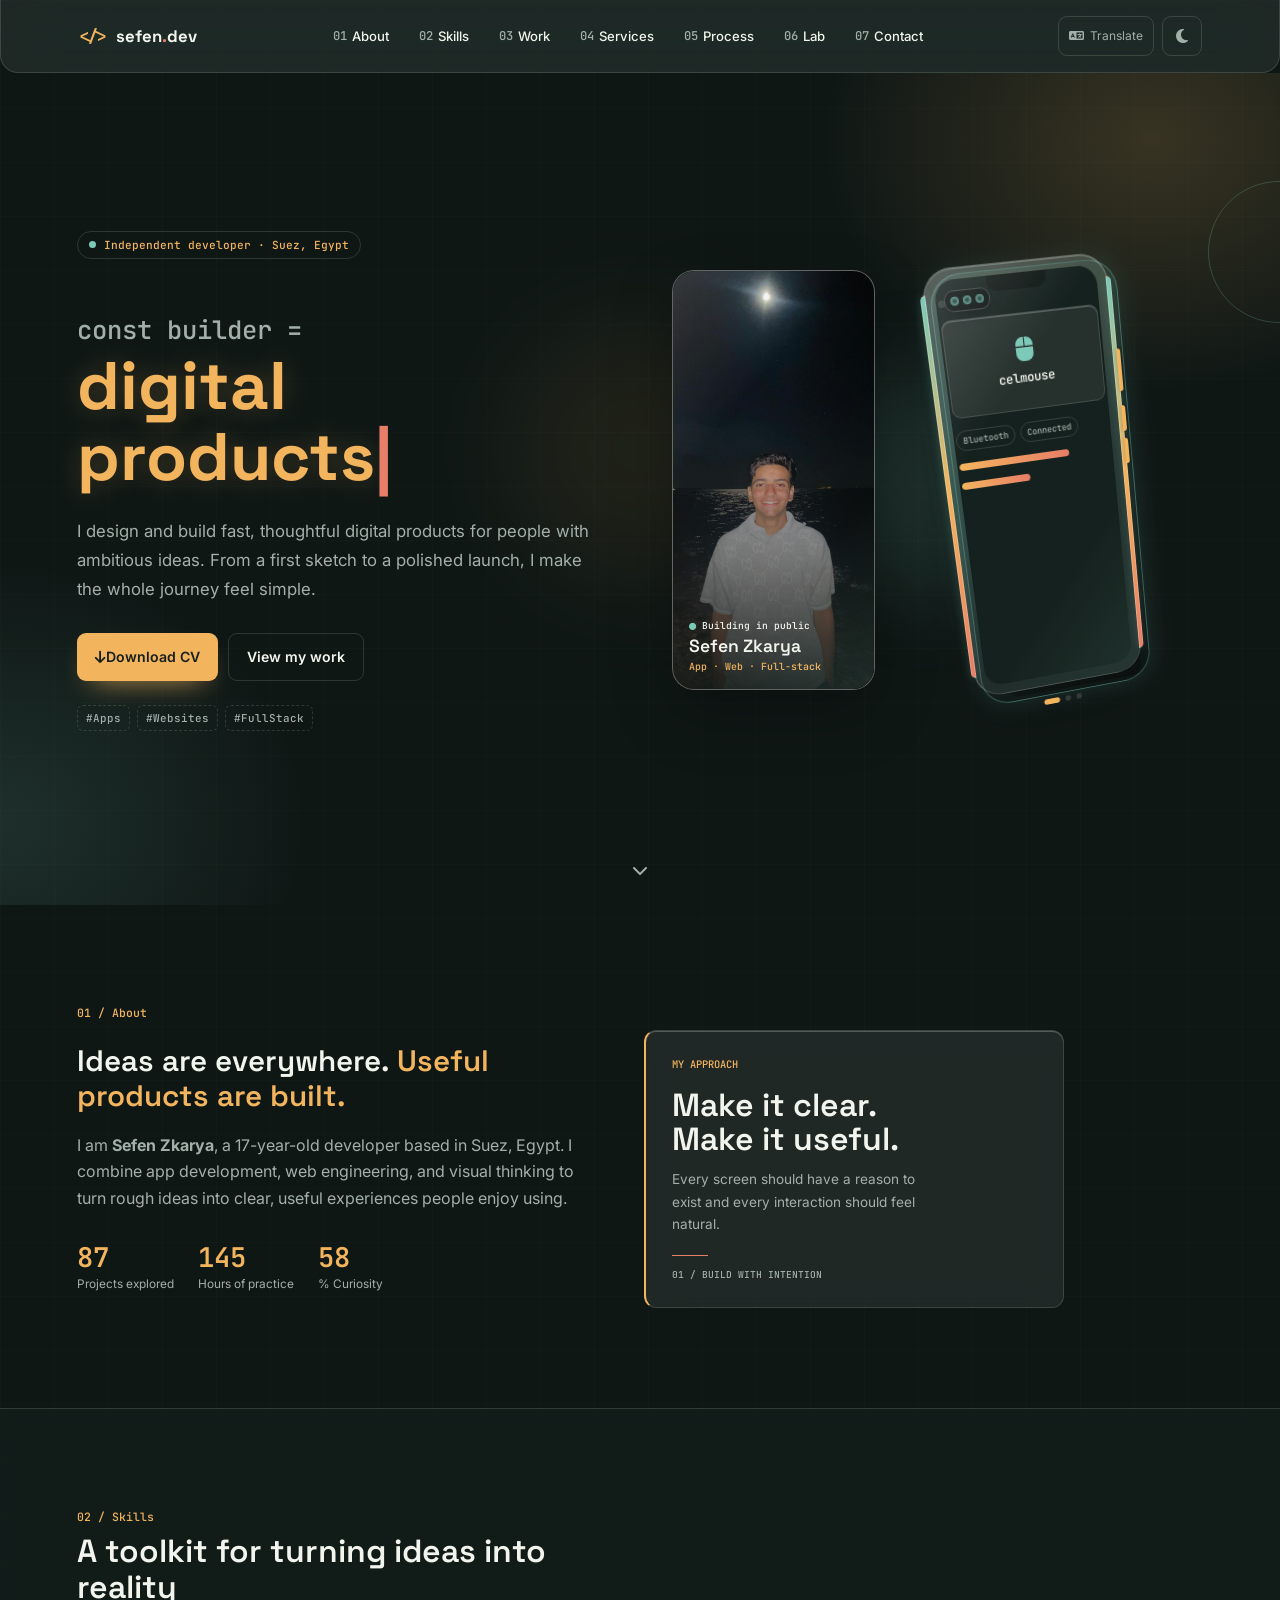
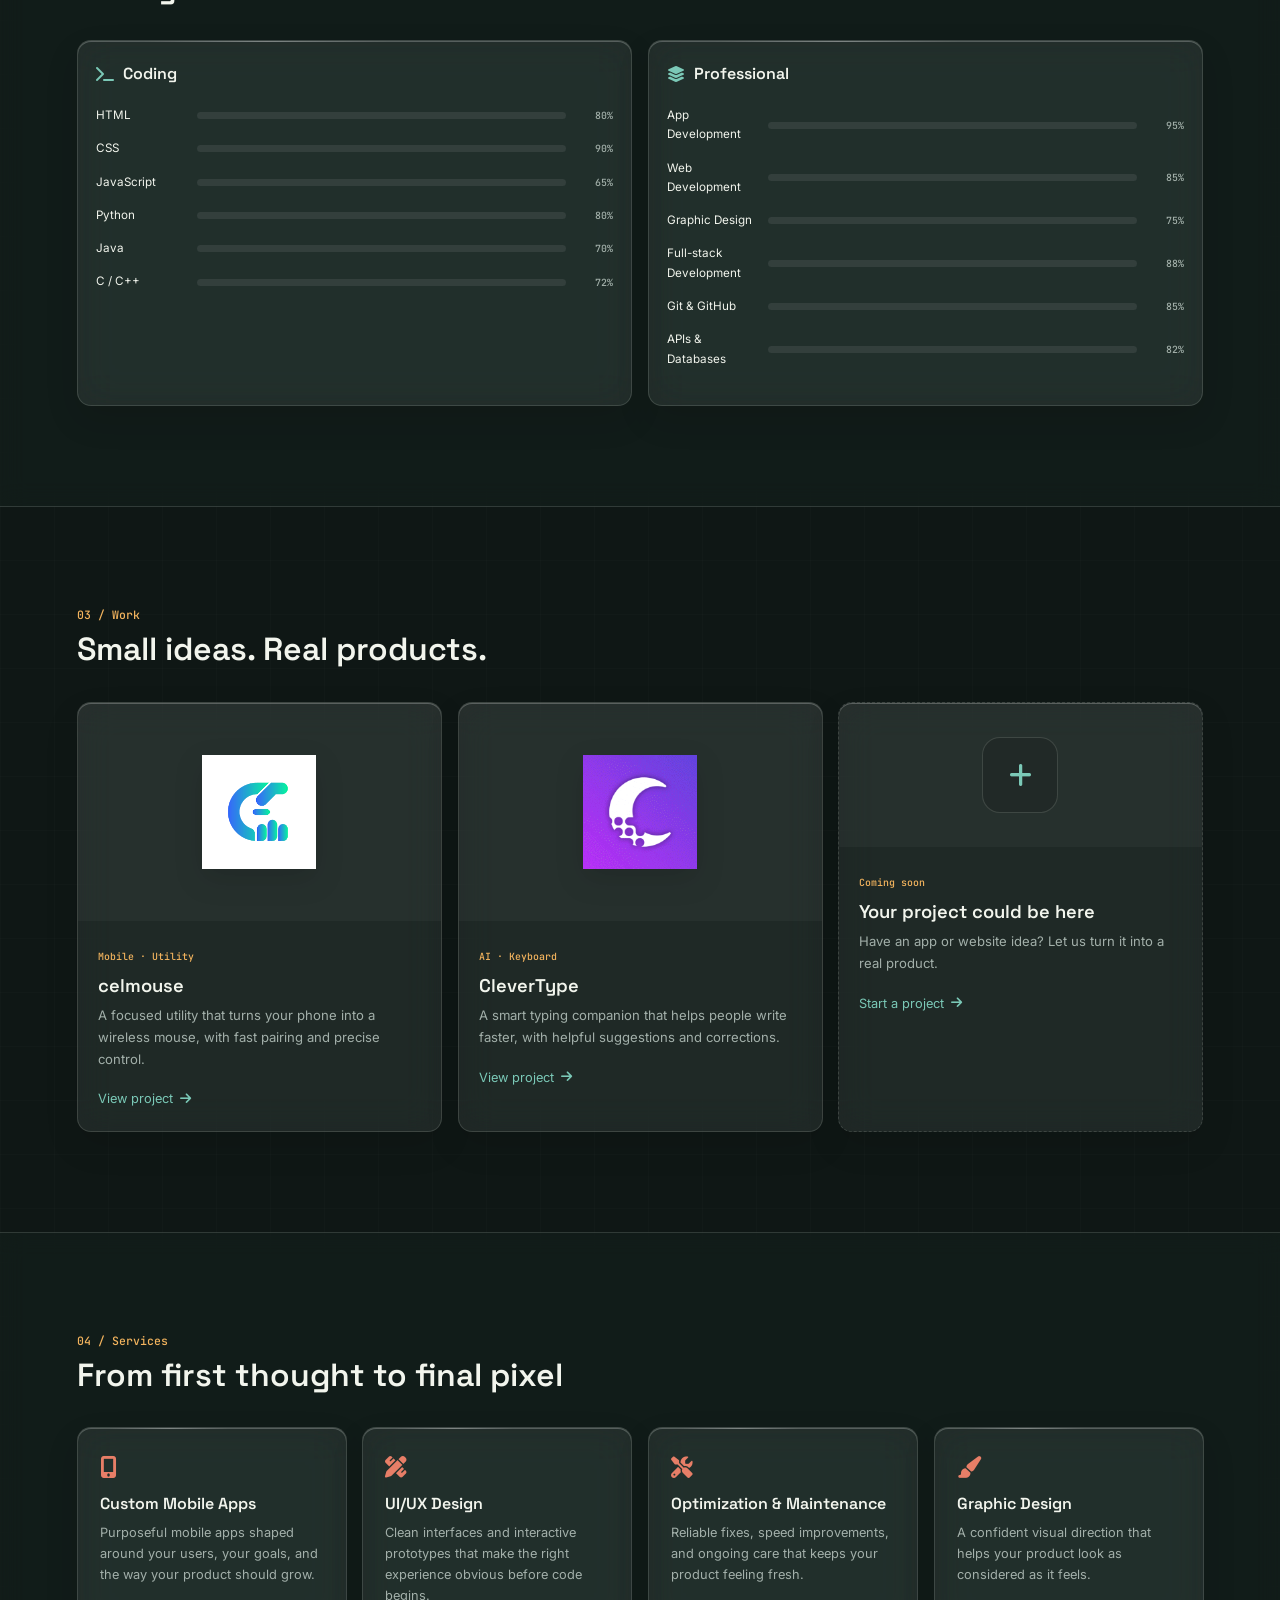
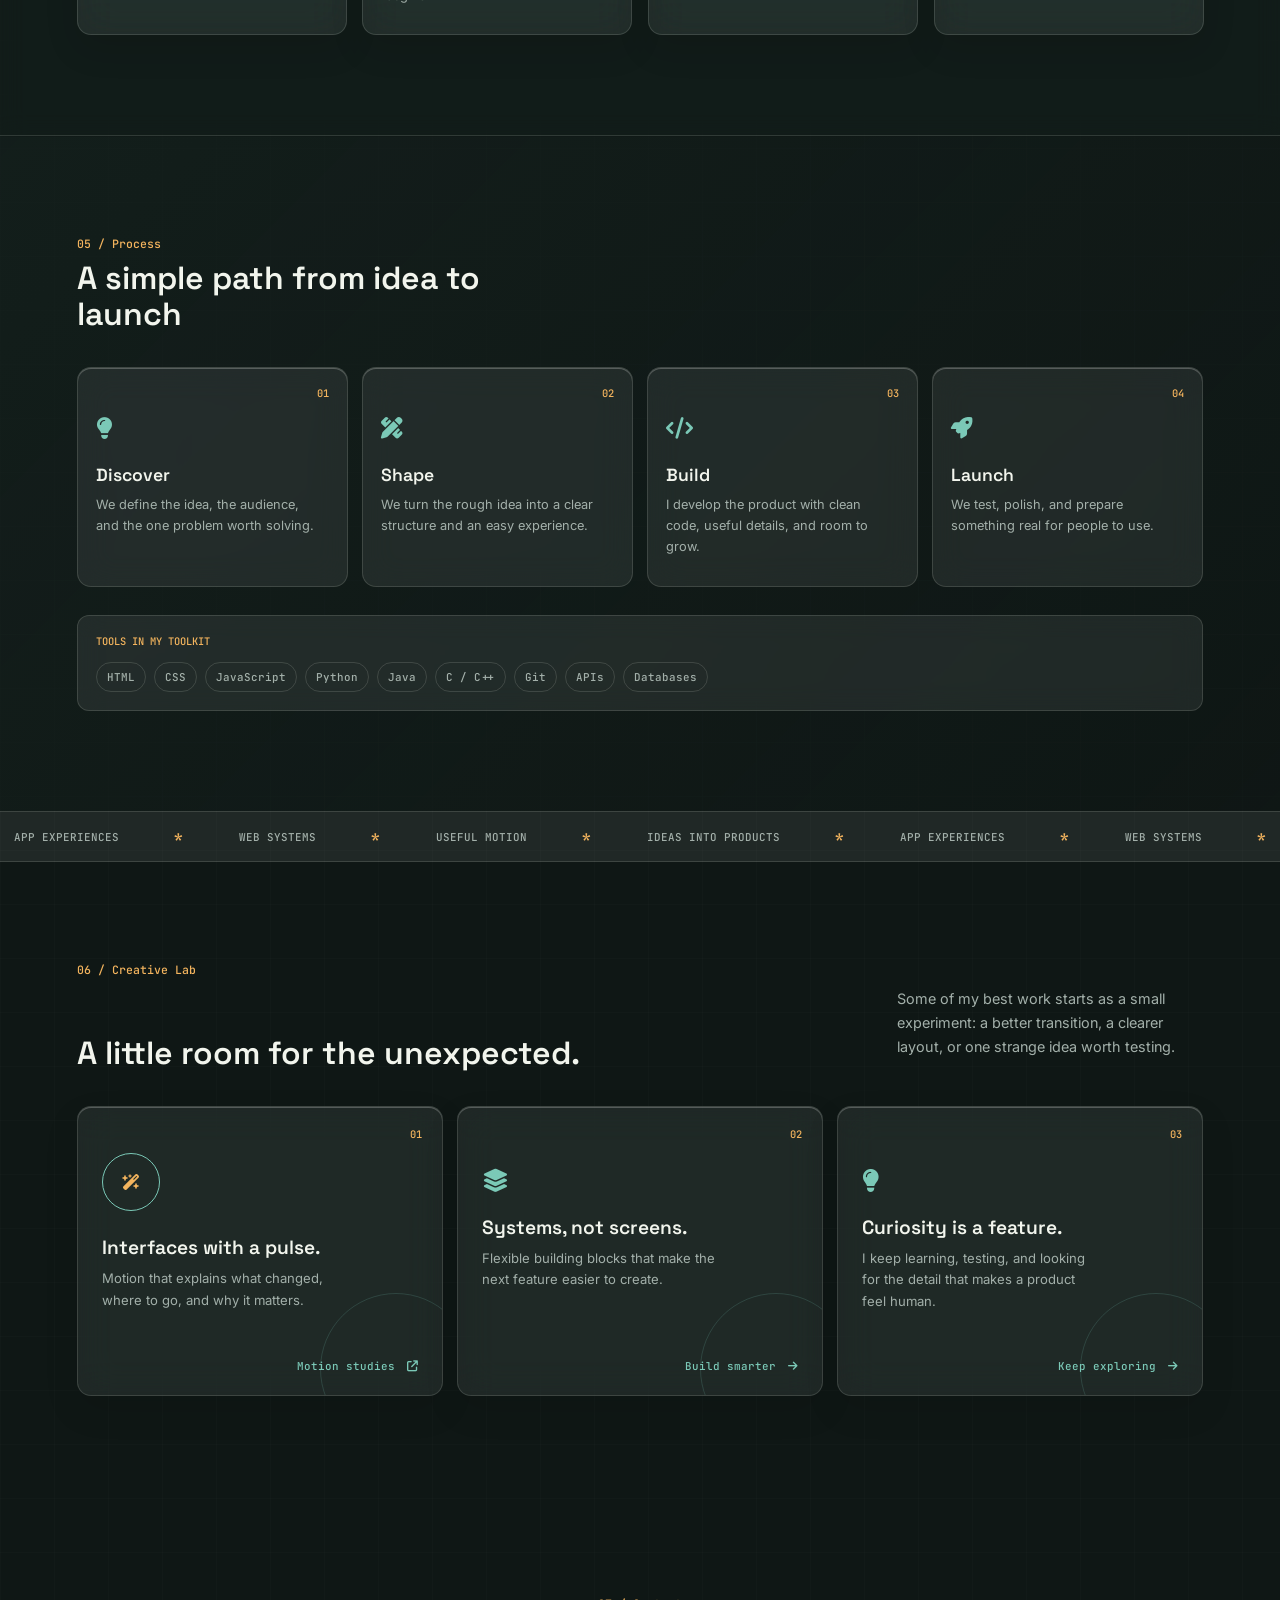
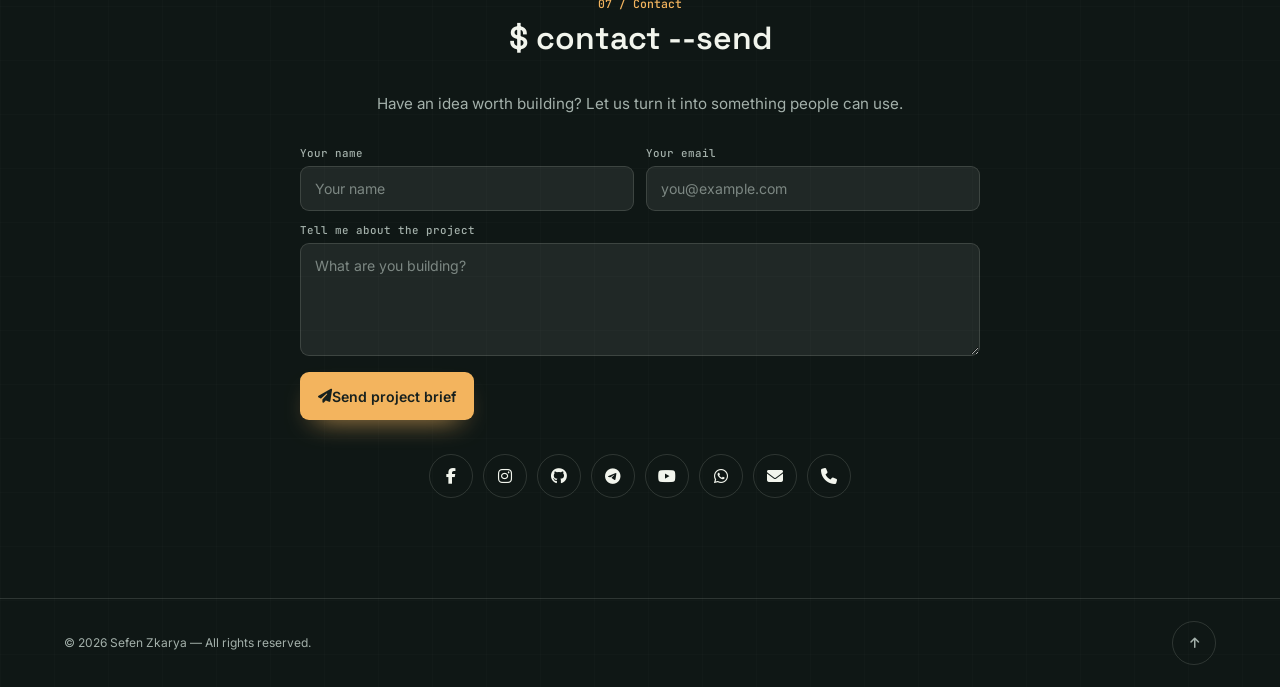
==== commit 0bdd390b: "Implement creative effects in index.html Added creative effects for skill bars, portraits, and proje" ====
--- a/index.html
+++ b/index.html
@@ -23,6 +23,90 @@
     animation: none !important; /* let phone-3d-effect.js fully drive it */
     will-change: transform;
   }
+</style>
+
+<!-- ===== Creative effects: skill bars, portrait, project cards (new) ===== -->
+<style>
+  /* --- Skills: animated fill + shine sweep --- */
+  .meter{ position:relative; overflow:hidden; }
+  .meter::before, .meter::after{ content:none !important; }
+  .meter-fill{
+    position:absolute; inset:0 auto 0 0;
+    width:0%; border-radius:inherit;
+    background:linear-gradient(90deg,#7c5cff,#00e5c7);
+    transition:width 1.3s cubic-bezier(.16,1,.3,1);
+  }
+  .meter-fill::after{
+    content:'';
+    position:absolute; inset:0;
+    background:linear-gradient(100deg,transparent 30%,rgba(255,255,255,.6) 50%,transparent 70%);
+    background-size:220% 100%;
+    background-position:220% 0;
+    opacity:0;
+  }
+  .meter-fill.is-filling::after{
+    opacity:1;
+    animation:meterShine 1.3s ease forwards;
+  }
+  @keyframes meterShine{
+    from{ background-position:220% 0; }
+    to{ background-position:-40% 0; }
+  }
+  .meter-fill.is-done{ box-shadow:0 0 12px 1px rgba(124,92,255,.55); }
+
+  /* --- Portrait: 3D tilt + glare that follows the cursor --- */
+  .portrait-card{ will-change:transform; }
+  .portrait-glare{
+    position:absolute; inset:0; border-radius:inherit;
+    background:radial-gradient(circle at var(--px,50%) var(--py,50%), rgba(255,255,255,.45), transparent 55%);
+    mix-blend-mode:overlay;
+    opacity:0;
+    transition:opacity .3s ease;
+    pointer-events:none;
+  }
+  .portrait-card.is-hovering .portrait-glare{ opacity:1; }
+  @keyframes portraitFloat{
+    0%,100%{ transform: perspective(900px) translateY(0px) rotateX(0deg) rotateY(0deg); }
+    50%{ transform: perspective(900px) translateY(-8px) rotateX(1.2deg) rotateY(-1.2deg); }
+  }
+  .portrait-card.idle-float{ animation: portraitFloat 5s ease-in-out infinite; }
+
+  /* --- Project cards: 3D tilt, glow border, image zoom, cursor shine --- */
+  .project-card{
+    position:relative;
+    will-change:transform;
+    transition:transform .25s ease-out, box-shadow .25s ease;
+  }
+  .project-card::before{
+    content:'';
+    position:absolute; inset:-2px; border-radius:inherit; padding:2px;
+    background:linear-gradient(135deg,#7c5cff,#00e5c7,#7c5cff);
+    background-size:220% 220%;
+    -webkit-mask:linear-gradient(#fff 0 0) content-box, linear-gradient(#fff 0 0);
+    -webkit-mask-composite:xor;
+    mask-composite:exclude;
+    opacity:0;
+    transition:opacity .3s ease;
+    pointer-events:none;
+    z-index:2;
+  }
+  .project-card.is-hovering::before{
+    opacity:1;
+    animation:borderFlow 3s linear infinite;
+  }
+  @keyframes borderFlow{ to{ background-position:220% 0%; } }
+  .project-card .project-media{ overflow:hidden; }
+  .project-card .project-image{ transition:transform .5s ease; }
+  .project-card.is-hovering .project-image{ transform:scale(1.08); }
+  .project-shine{
+    position:absolute; inset:0; border-radius:inherit;
+    background:radial-gradient(circle at var(--px,50%) var(--py,50%), rgba(255,255,255,.22), transparent 55%);
+    opacity:0;
+    transition:opacity .3s ease;
+    pointer-events:none;
+    z-index:1;
+  }
+  .project-card.is-hovering .project-shine{ opacity:1; }
 </style>
 </head>
 <body>
@@ -345,5 +429,8 @@
 
 <!-- ===== Creative 3D phone motion engine (new) ===== -->
 <script src="./phone-3d-effect.js"></script>
+
+<!-- ===== Creative effects: skill bars, portrait, project cards (new) ===== -->
+<script src="./creative-effects.js"></script>
 </body>
 </html>
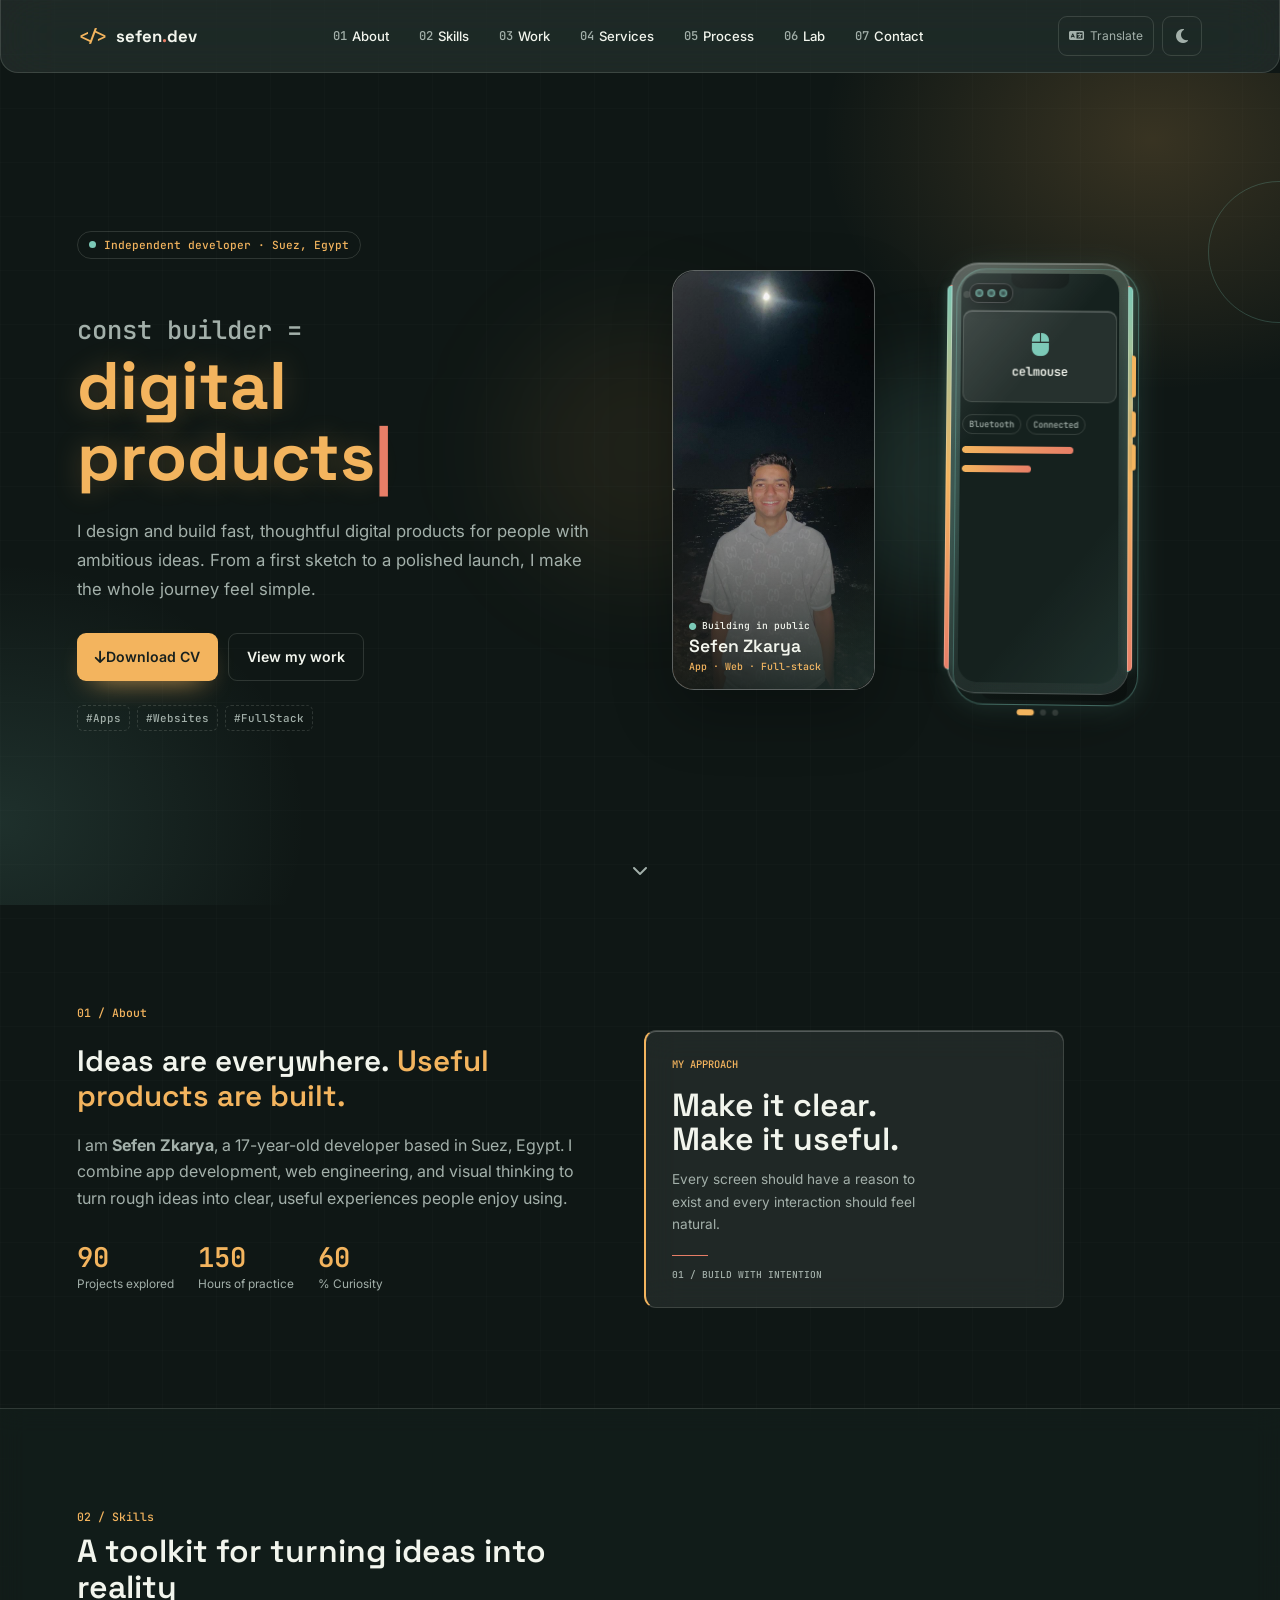
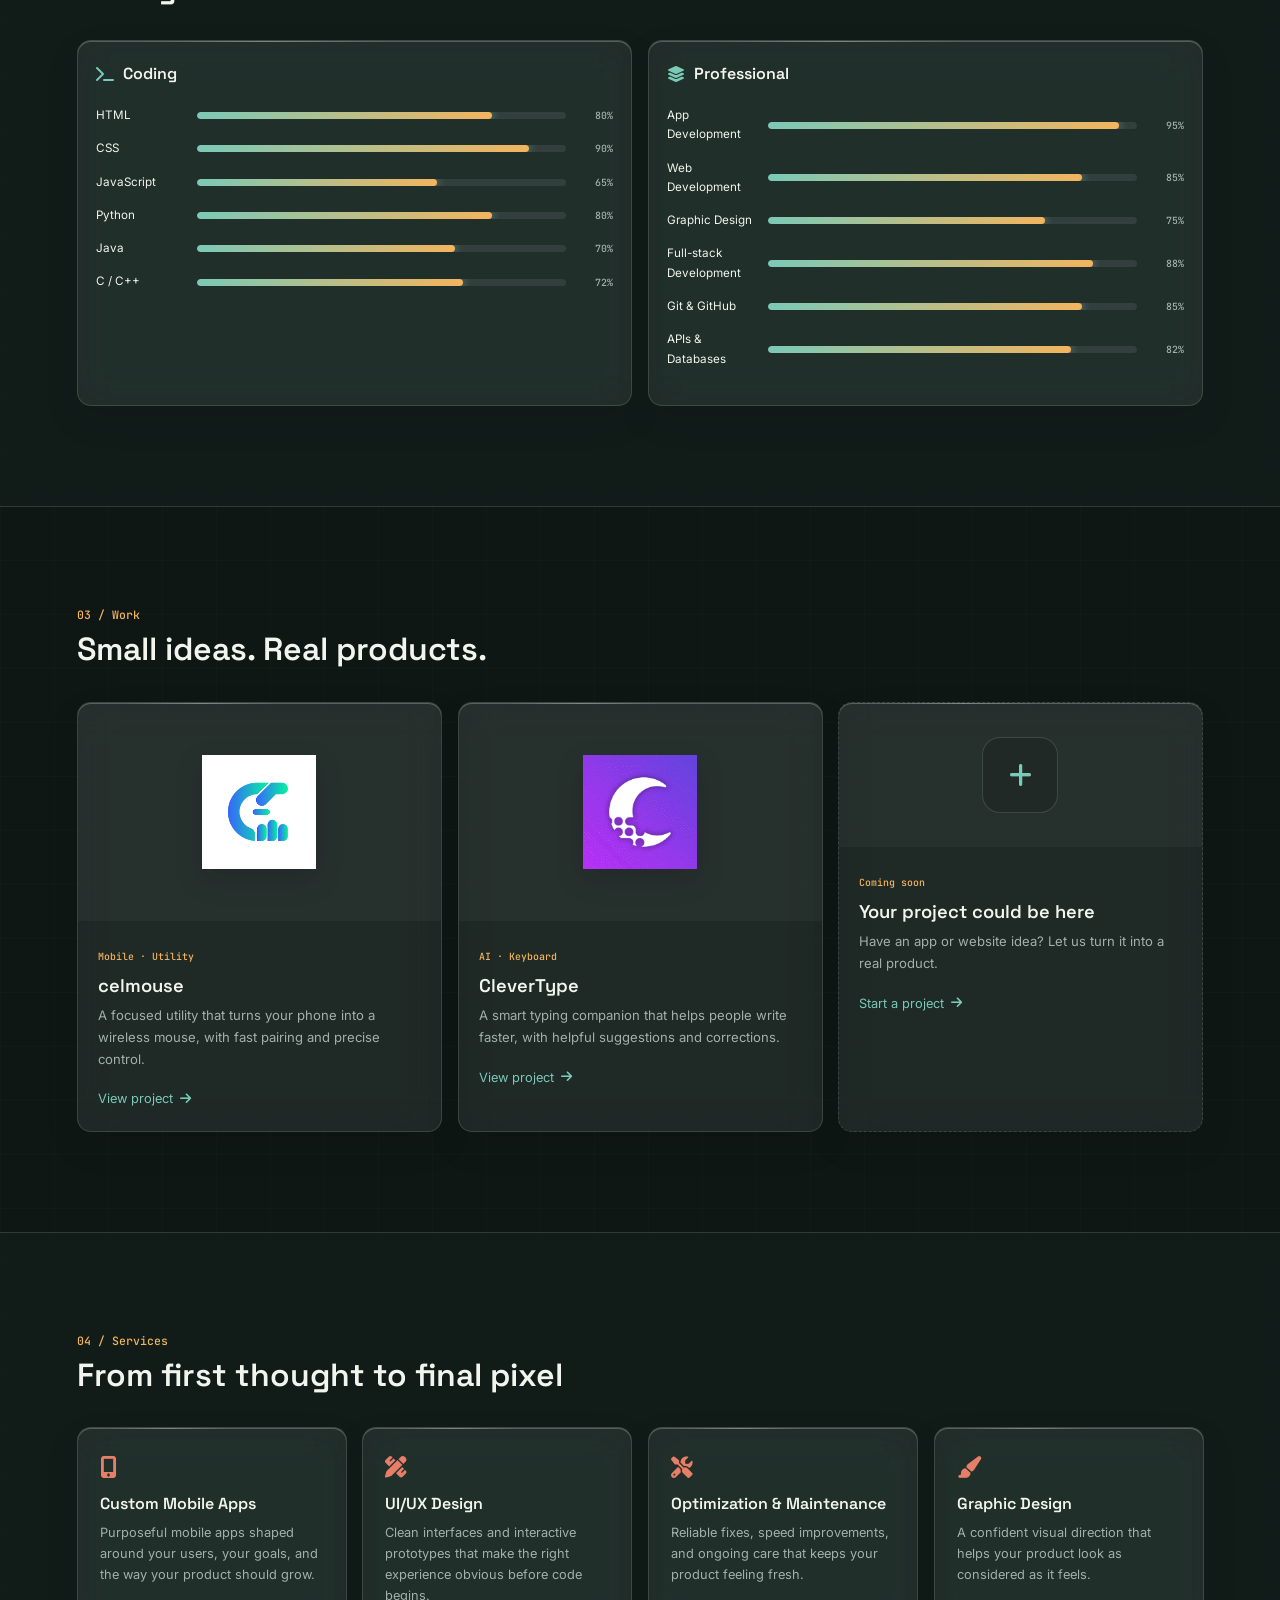
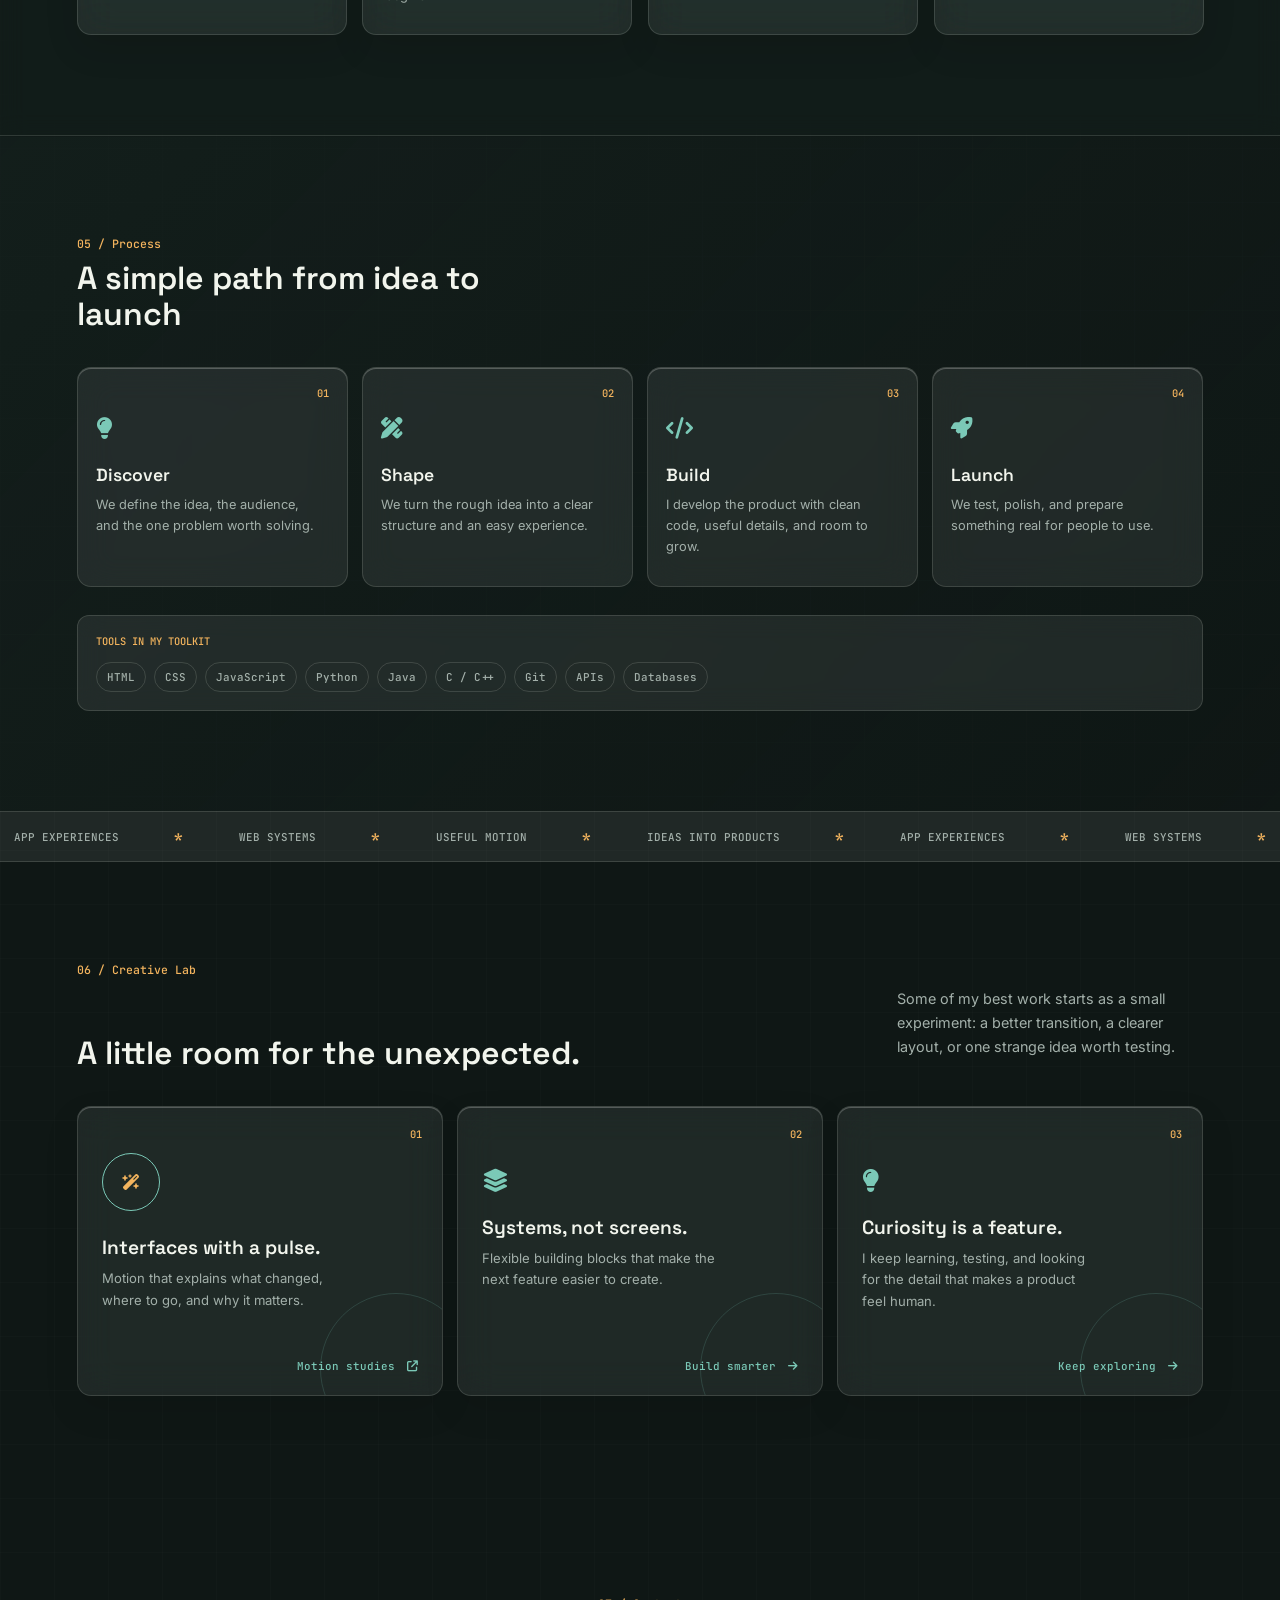
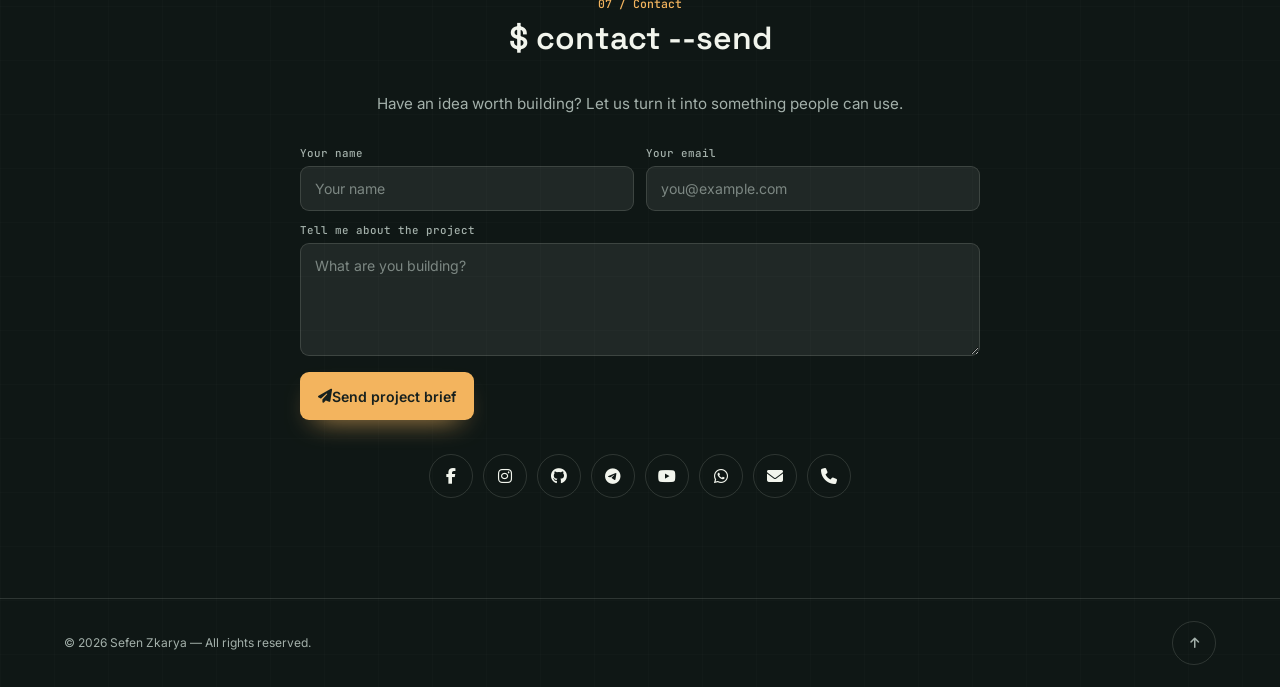
==== commit bc8ba483: "Update index.html" ====
--- a/index.html
+++ b/index.html
@@ -12,101 +12,92 @@
 <link rel="icon" href="./favicon.ico" type="image/x-icon">
 <link rel="icon" href="./favicon.png" type="image/png">
 
-<!-- ===== Creative 3D phone motion (new — does not touch style.css) ===== -->
+<!-- ===== Creative enhancements: skill bars, portrait, project cards =====
+     These only ADD to the existing systems already built into
+     style.css / script.js (the .filled meter class, the phone-3d
+     CSS-variable transform, the project-card hover tilt) — nothing
+     here replaces or fights them. ===== -->
 <style>
-  /* Gives the existing CSS phone a real 3D stage: the wrapper defines
-     the perspective, the phone itself keeps its 3D children (edges,
-     buttons, notch, camera) positioned in true 3D space. */
-  .phone-flight{ perspective: 1400px; }
-  #phone3d.phone-3d{
-    transform-style: preserve-3d;
-    animation: none !important; /* let phone-3d-effect.js fully drive it */
-    will-change: transform;
-  }
-</style>
-
-<!-- ===== Creative effects: skill bars, portrait, project cards (new) ===== -->
-<style>
-  /* --- Skills: animated fill + shine sweep --- */
-  .meter{ position:relative; overflow:hidden; }
-  .meter::before, .meter::after{ content:none !important; }
-  .meter-fill{
-    position:absolute; inset:0 auto 0 0;
-    width:0%; border-radius:inherit;
-    background:linear-gradient(90deg,#7c5cff,#00e5c7);
-    transition:width 1.3s cubic-bezier(.16,1,.3,1);
-  }
-  .meter-fill::after{
-    content:'';
-    position:absolute; inset:0;
-    background:linear-gradient(100deg,transparent 30%,rgba(255,255,255,.6) 50%,transparent 70%);
+  /* --- Skills: staggered fill + a shine sweep on top of the existing bar --- */
+  .meter-list li:nth-child(1) .meter::after{ transition-delay:0ms; }
+  .meter-list li:nth-child(2) .meter::after{ transition-delay:120ms; }
+  .meter-list li:nth-child(3) .meter::after{ transition-delay:240ms; }
+  .meter-list li:nth-child(4) .meter::after{ transition-delay:360ms; }
+  .meter-list li:nth-child(5) .meter::after{ transition-delay:480ms; }
+  .meter-list li:nth-child(6) .meter::after{ transition-delay:600ms; }
+  .meter.filled::after{ box-shadow:0 0 10px 1px rgba(123,201,183,.5); }
+  .meter-shine{
+    position:absolute; inset:0; z-index:2;
+    background:linear-gradient(100deg,transparent 30%,rgba(255,255,255,.65) 50%,transparent 70%);
     background-size:220% 100%;
     background-position:220% 0;
     opacity:0;
-  }
-  .meter-fill.is-filling::after{
+    pointer-events:none;
+  }
+  .meter.filled .meter-shine{
     opacity:1;
-    animation:meterShine 1.3s ease forwards;
+    animation:meterShine 1.1s ease forwards;
   }
   @keyframes meterShine{
     from{ background-position:220% 0; }
     to{ background-position:-40% 0; }
   }
-  .meter-fill.is-done{ box-shadow:0 0 12px 1px rgba(124,92,255,.55); }
-
-  /* --- Portrait: 3D tilt + glare that follows the cursor --- */
+
+  /* --- Hero portrait: real 3D tilt + a glare that follows the cursor --- */
   .portrait-card{ will-change:transform; }
   .portrait-glare{
-    position:absolute; inset:0; border-radius:inherit;
-    background:radial-gradient(circle at var(--px,50%) var(--py,50%), rgba(255,255,255,.45), transparent 55%);
+    position:absolute; inset:0; border-radius:inherit; z-index:5;
+    background:radial-gradient(circle at var(--px,50%) var(--py,50%), rgba(255,255,255,.4), transparent 55%);
     mix-blend-mode:overlay;
     opacity:0;
     transition:opacity .3s ease;
     pointer-events:none;
   }
   .portrait-card.is-hovering .portrait-glare{ opacity:1; }
-  @keyframes portraitFloat{
-    0%,100%{ transform: perspective(900px) translateY(0px) rotateX(0deg) rotateY(0deg); }
-    50%{ transform: perspective(900px) translateY(-8px) rotateX(1.2deg) rotateY(-1.2deg); }
-  }
-  .portrait-card.idle-float{ animation: portraitFloat 5s ease-in-out infinite; }
-
-  /* --- Project cards: 3D tilt, glow border, image zoom, cursor shine --- */
-  .project-card{
-    position:relative;
-    will-change:transform;
-    transition:transform .25s ease-out, box-shadow .25s ease;
-  }
-  .project-card::before{
+  @keyframes creativeIdleFloat{
+    0%,100%{ transform:perspective(900px) translateY(0) rotate(-2deg) rotateX(0deg) rotateY(0deg); }
+    50%{ transform:perspective(900px) translateY(-8px) rotate(-1deg) rotateX(1.2deg) rotateY(-1.2deg); }
+  }
+  .portrait-card.idle-float{ animation:creativeIdleFloat 5s ease-in-out infinite; }
+
+  /* --- Project cards: animated glow border + cursor-tracked shine,
+         the existing hover tilt/zoom in style.css stays untouched --- */
+  .project-card::after{
     content:'';
-    position:absolute; inset:-2px; border-radius:inherit; padding:2px;
-    background:linear-gradient(135deg,#7c5cff,#00e5c7,#7c5cff);
-    background-size:220% 220%;
+    position:absolute; inset:0; border-radius:inherit; padding:2px;
+    background:linear-gradient(135deg,#f3b45e,#7bc9b7,#e77e67,#f3b45e);
+    background-size:250% 250%;
     -webkit-mask:linear-gradient(#fff 0 0) content-box, linear-gradient(#fff 0 0);
     -webkit-mask-composite:xor;
     mask-composite:exclude;
     opacity:0;
     transition:opacity .3s ease;
     pointer-events:none;
-    z-index:2;
-  }
-  .project-card.is-hovering::before{
+    z-index:3;
+  }
+  .project-card.is-hovering::after{
     opacity:1;
-    animation:borderFlow 3s linear infinite;
-  }
-  @keyframes borderFlow{ to{ background-position:220% 0%; } }
-  .project-card .project-media{ overflow:hidden; }
-  .project-card .project-image{ transition:transform .5s ease; }
-  .project-card.is-hovering .project-image{ transform:scale(1.08); }
+    animation:projectBorderFlow 3s linear infinite;
+  }
+  @keyframes projectBorderFlow{ to{ background-position:250% 0%; } }
   .project-shine{
     position:absolute; inset:0; border-radius:inherit;
-    background:radial-gradient(circle at var(--px,50%) var(--py,50%), rgba(255,255,255,.22), transparent 55%);
+    background:radial-gradient(circle at var(--px,50%) var(--py,50%), rgba(255,255,255,.16), transparent 55%);
     opacity:0;
     transition:opacity .3s ease;
     pointer-events:none;
-    z-index:1;
+    z-index:2;
   }
   .project-card.is-hovering .project-shine{ opacity:1; }
+  .projects-grid .project-card:nth-child(1){ transition-delay:0ms; }
+  .projects-grid .project-card:nth-child(2){ transition-delay:130ms; }
+  .projects-grid .project-card:nth-child(3){ transition-delay:260ms; }
+
+  @media (prefers-reduced-motion: reduce){
+    .portrait-card.idle-float{ animation:none; }
+    .meter.filled .meter-shine{ animation:none; }
+    .project-card.is-hovering::after{ animation:none; }
+  }
 </style>
 </head>
 <body>
@@ -379,58 +370,9 @@
 </footer>
 
 <script type="module" src="./script.js"></script>
-
-<!-- ===== Google Translate (fixed) ===== -->
-<script>
-  // Google's widget only works if this exact global function exists
-  // BEFORE its script finishes loading — this was missing, which is
-  // why the translate button did nothing.
-  function googleTranslateElementInit() {
-    new google.translate.TranslateElement(
-      { pageLanguage: "en", autoDisplay: false },
-      "google_translate_element"
-    );
-  }
-
-  document.addEventListener("DOMContentLoaded", function () {
-    var toggleBtn = document.getElementById("translateToggle");
-    var widget = document.getElementById("google_translate_element");
-    if (!toggleBtn || !widget) return;
-
-    toggleBtn.addEventListener("click", function () {
-      var isOpen = widget.classList.toggle("is-open");
-      widget.setAttribute("aria-hidden", isOpen ? "false" : "true");
-      toggleBtn.setAttribute("aria-expanded", isOpen ? "true" : "false");
-    });
-  });
-</script>
-<style>
-  /* Google injects this element with aria-hidden by default in the
-     original markup — force it visible/hidden ourselves instead of
-     relying on styles.css, which never accounted for the toggle. */
-  #google_translate_element{
-    display:none;
-    position:absolute;
-    top:100%;
-    margin-top:8px;
-    z-index:60;
-    background:#0e0f18;
-    border:1px solid rgba(255,255,255,.12);
-    border-radius:10px;
-    padding:6px;
-  }
-  #google_translate_element.is-open{ display:block; }
-  /* Google adds a top banner + shifts <body> down when active — this
-     keeps the site header from jumping. */
-  body{ top:0 !important; }
-  .goog-te-banner-frame{ display:none !important; }
-</style>
 <script src="https://translate.google.com/translate_a/element.js?cb=googleTranslateElementInit" defer></script>
 
-<!-- ===== Creative 3D phone motion engine (new) ===== -->
-<script src="./phone-3d-effect.js"></script>
-
-<!-- ===== Creative effects: skill bars, portrait, project cards (new) ===== -->
-<script src="./creative-effects.js"></script>
+<!-- ===== Creative enhancements: skill counter, portrait tilt, project shine ===== -->
+<script src="./enhancements.js"></script>
 </body>
 </html>
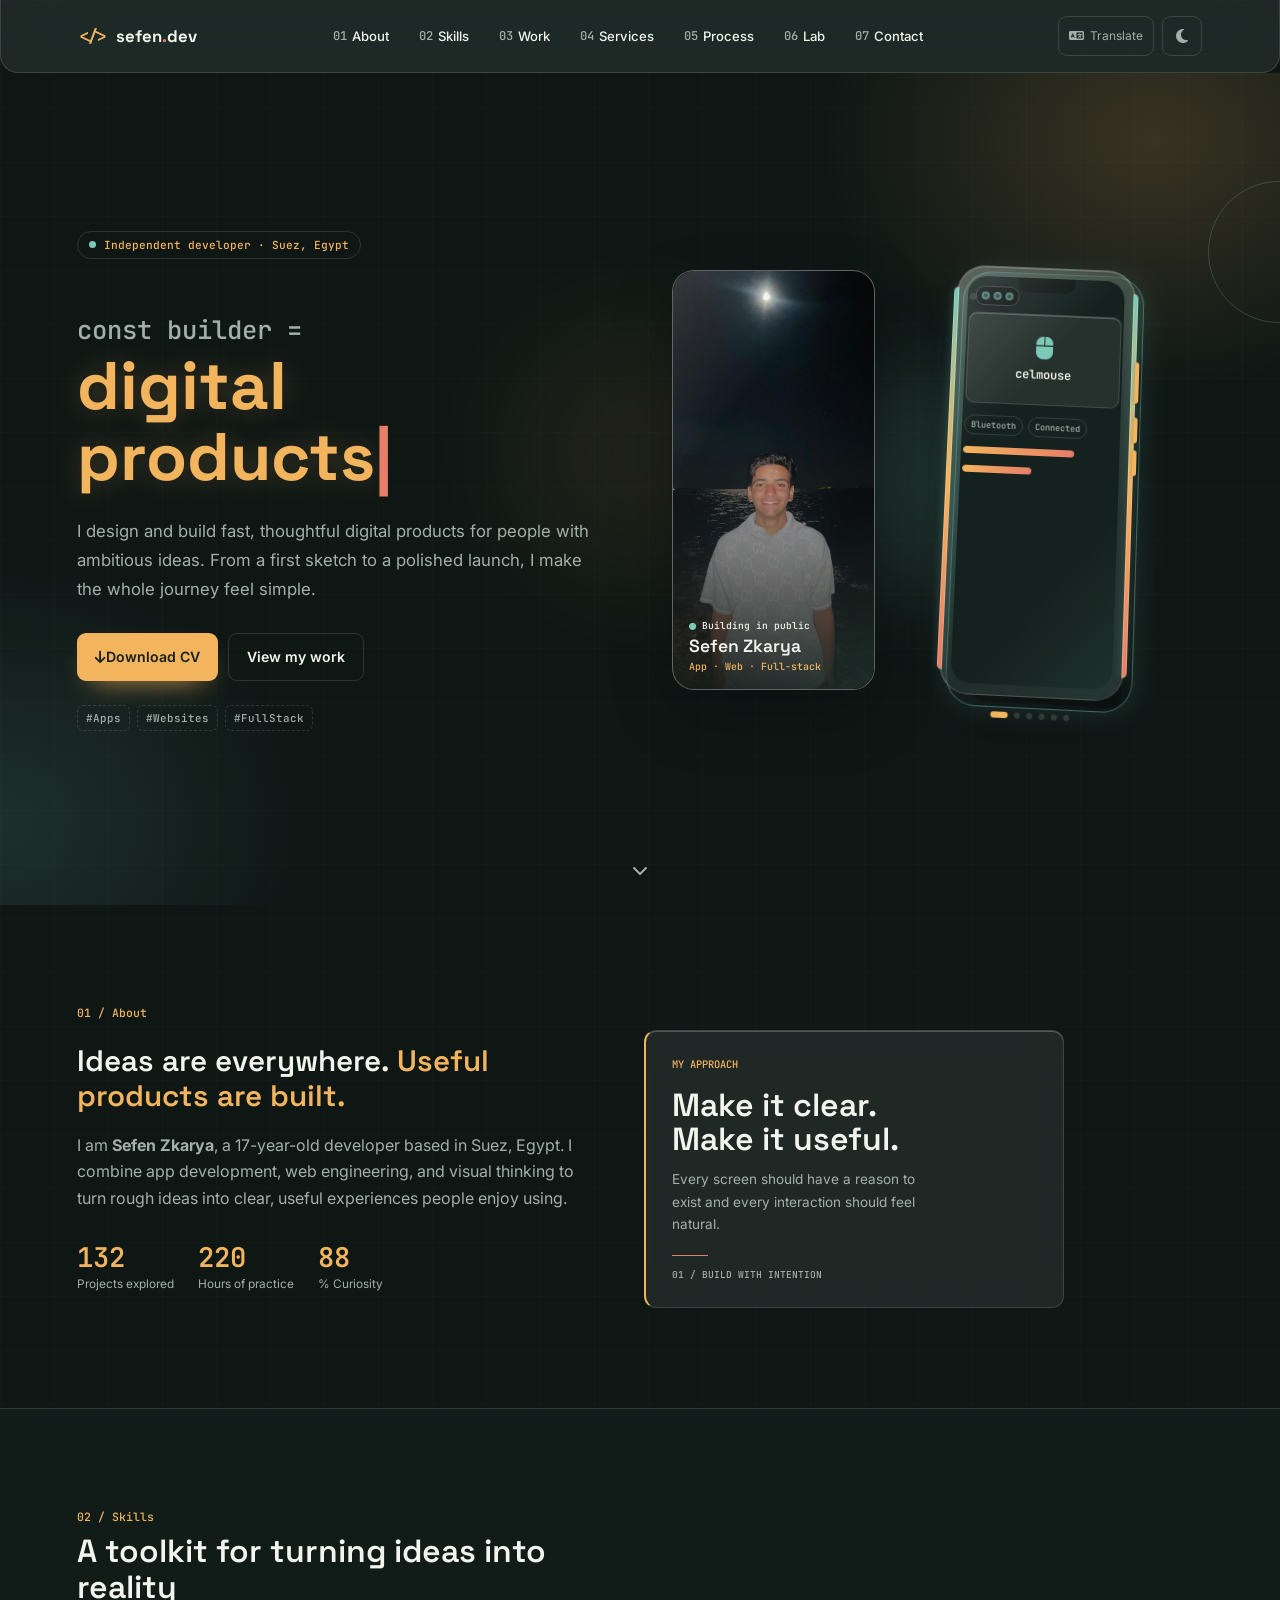
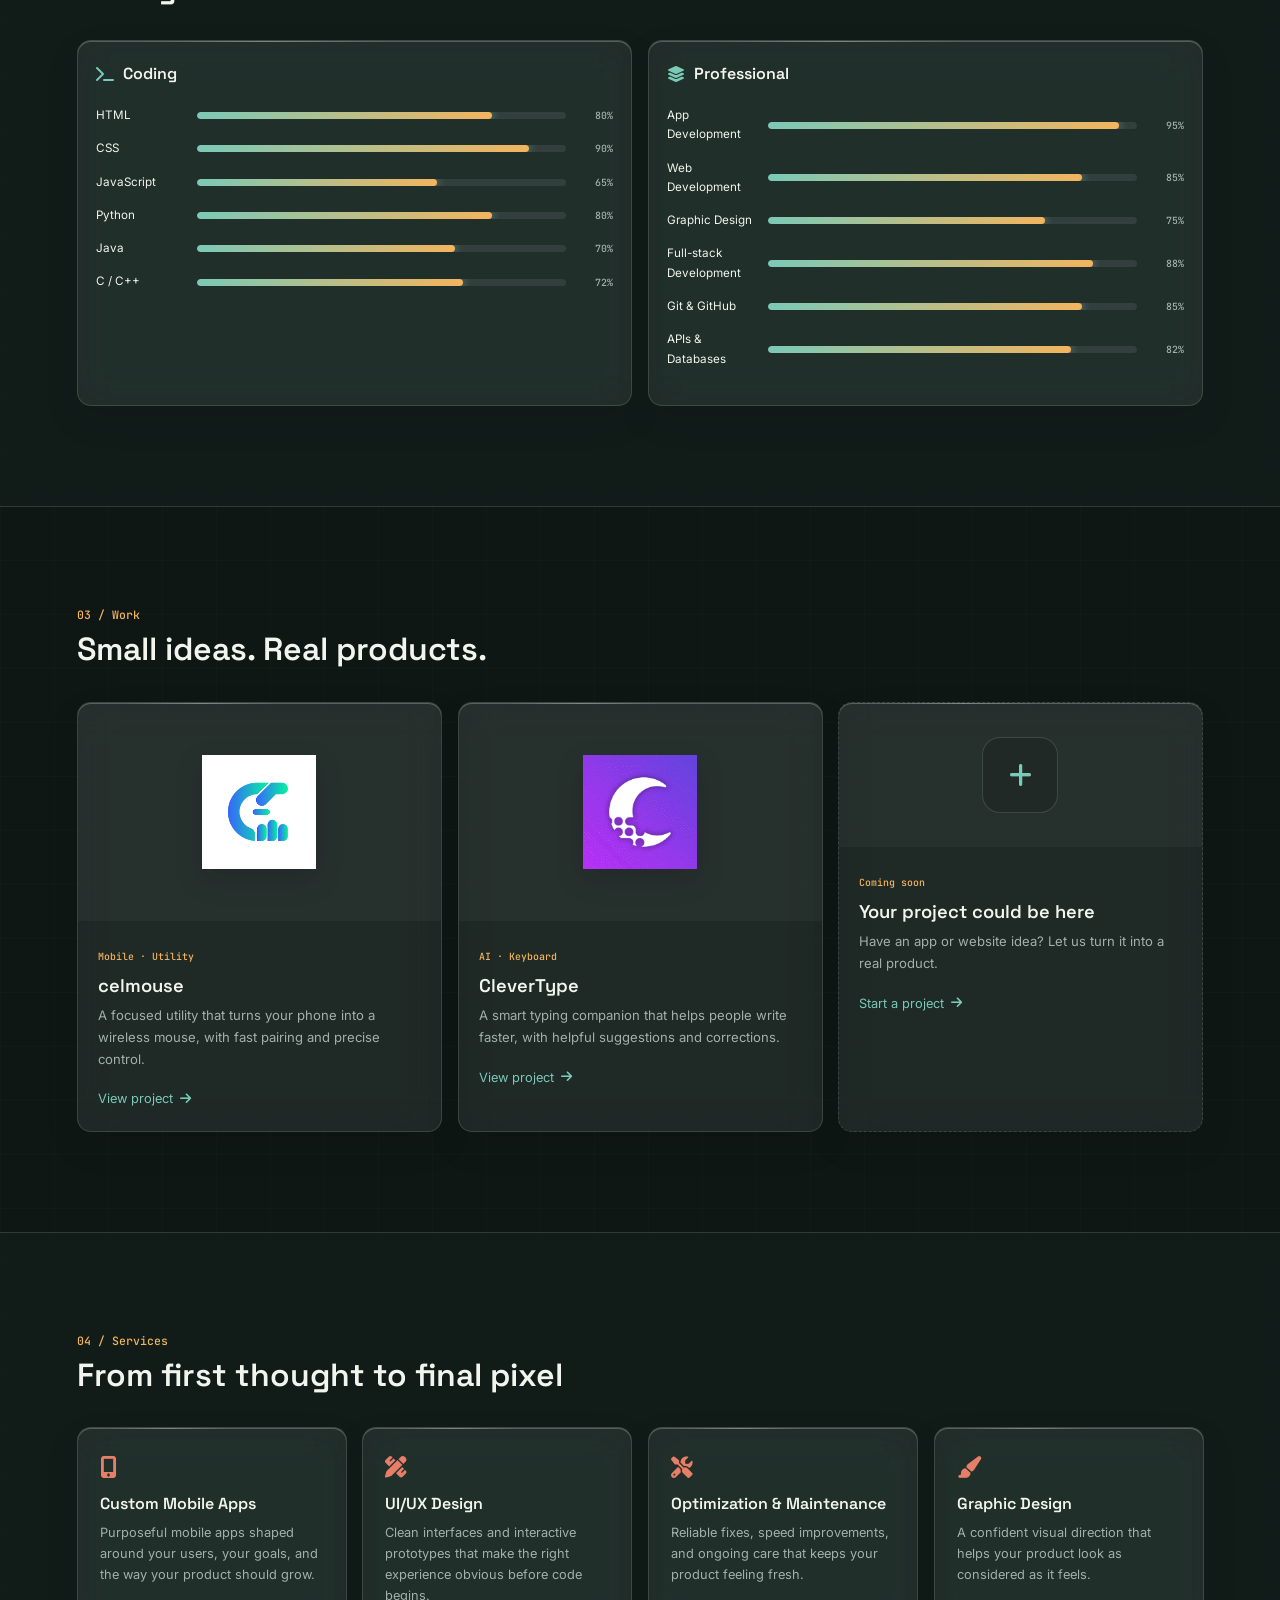
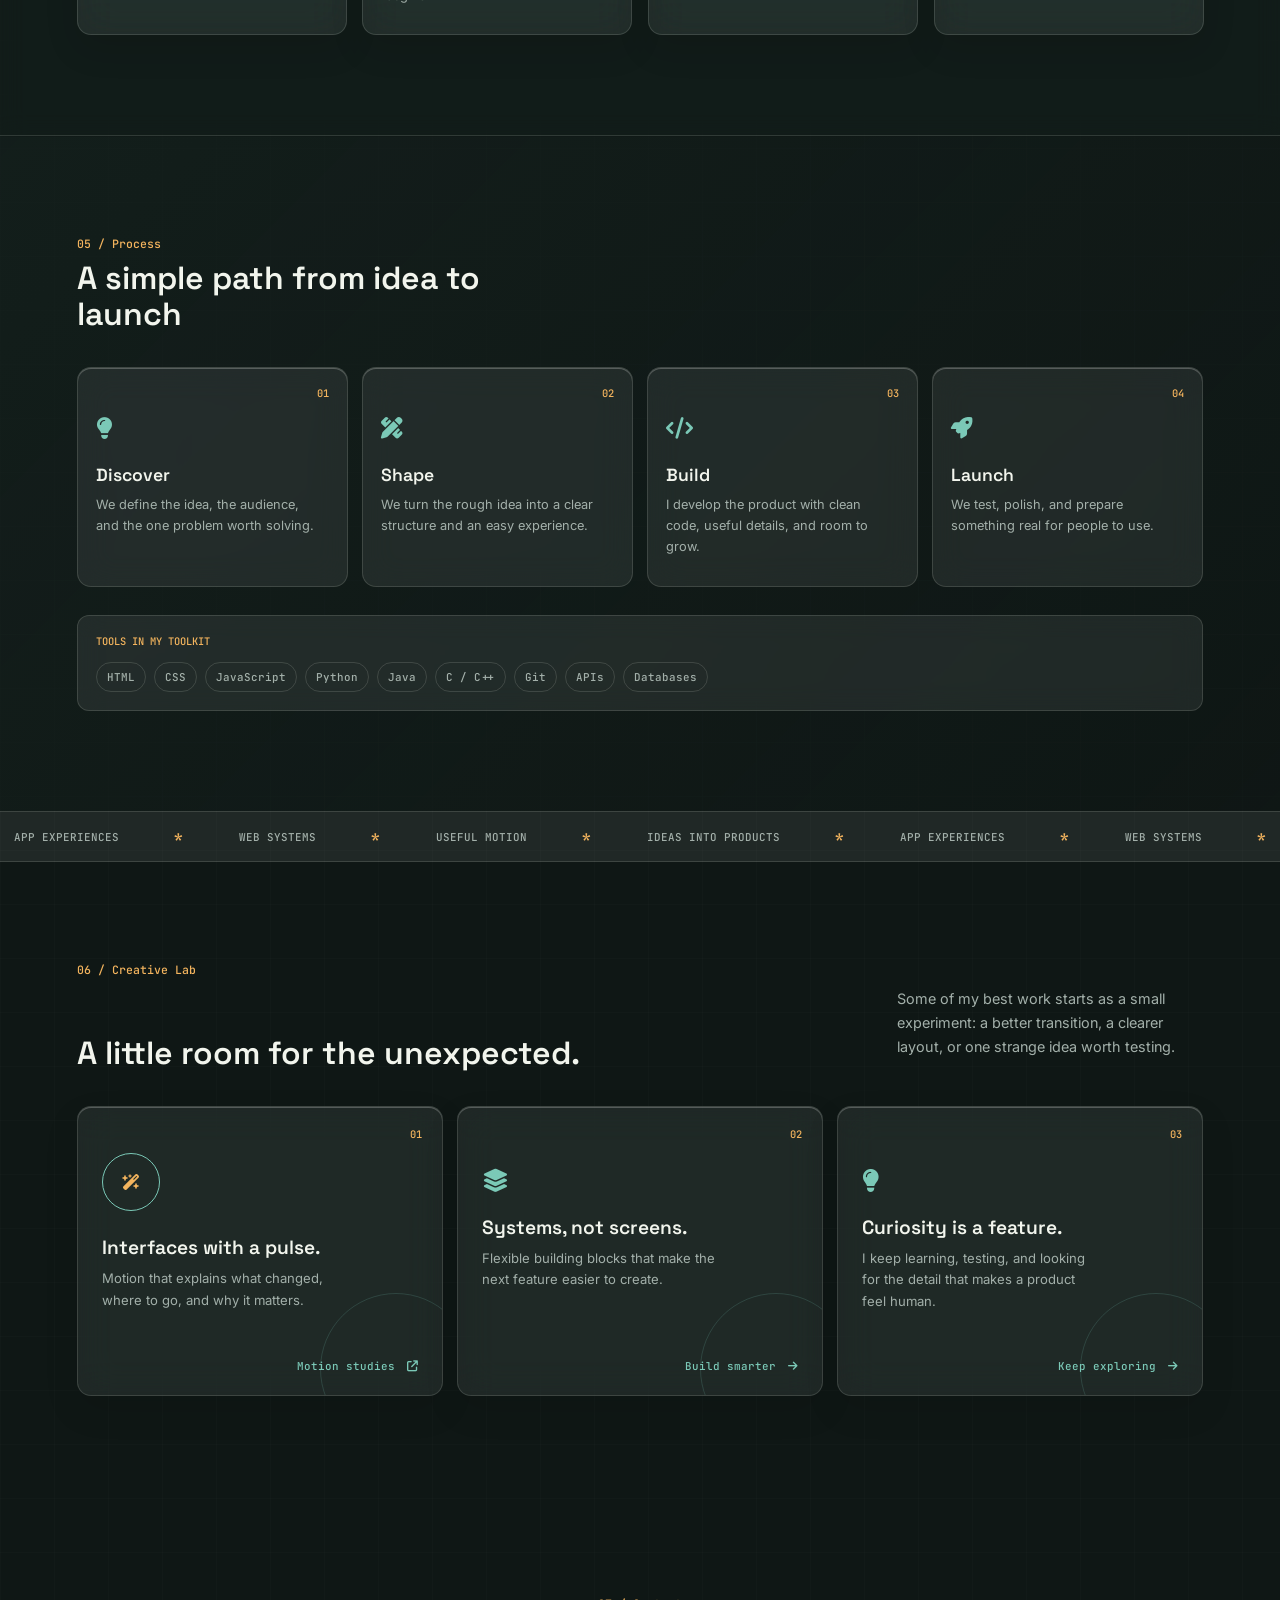
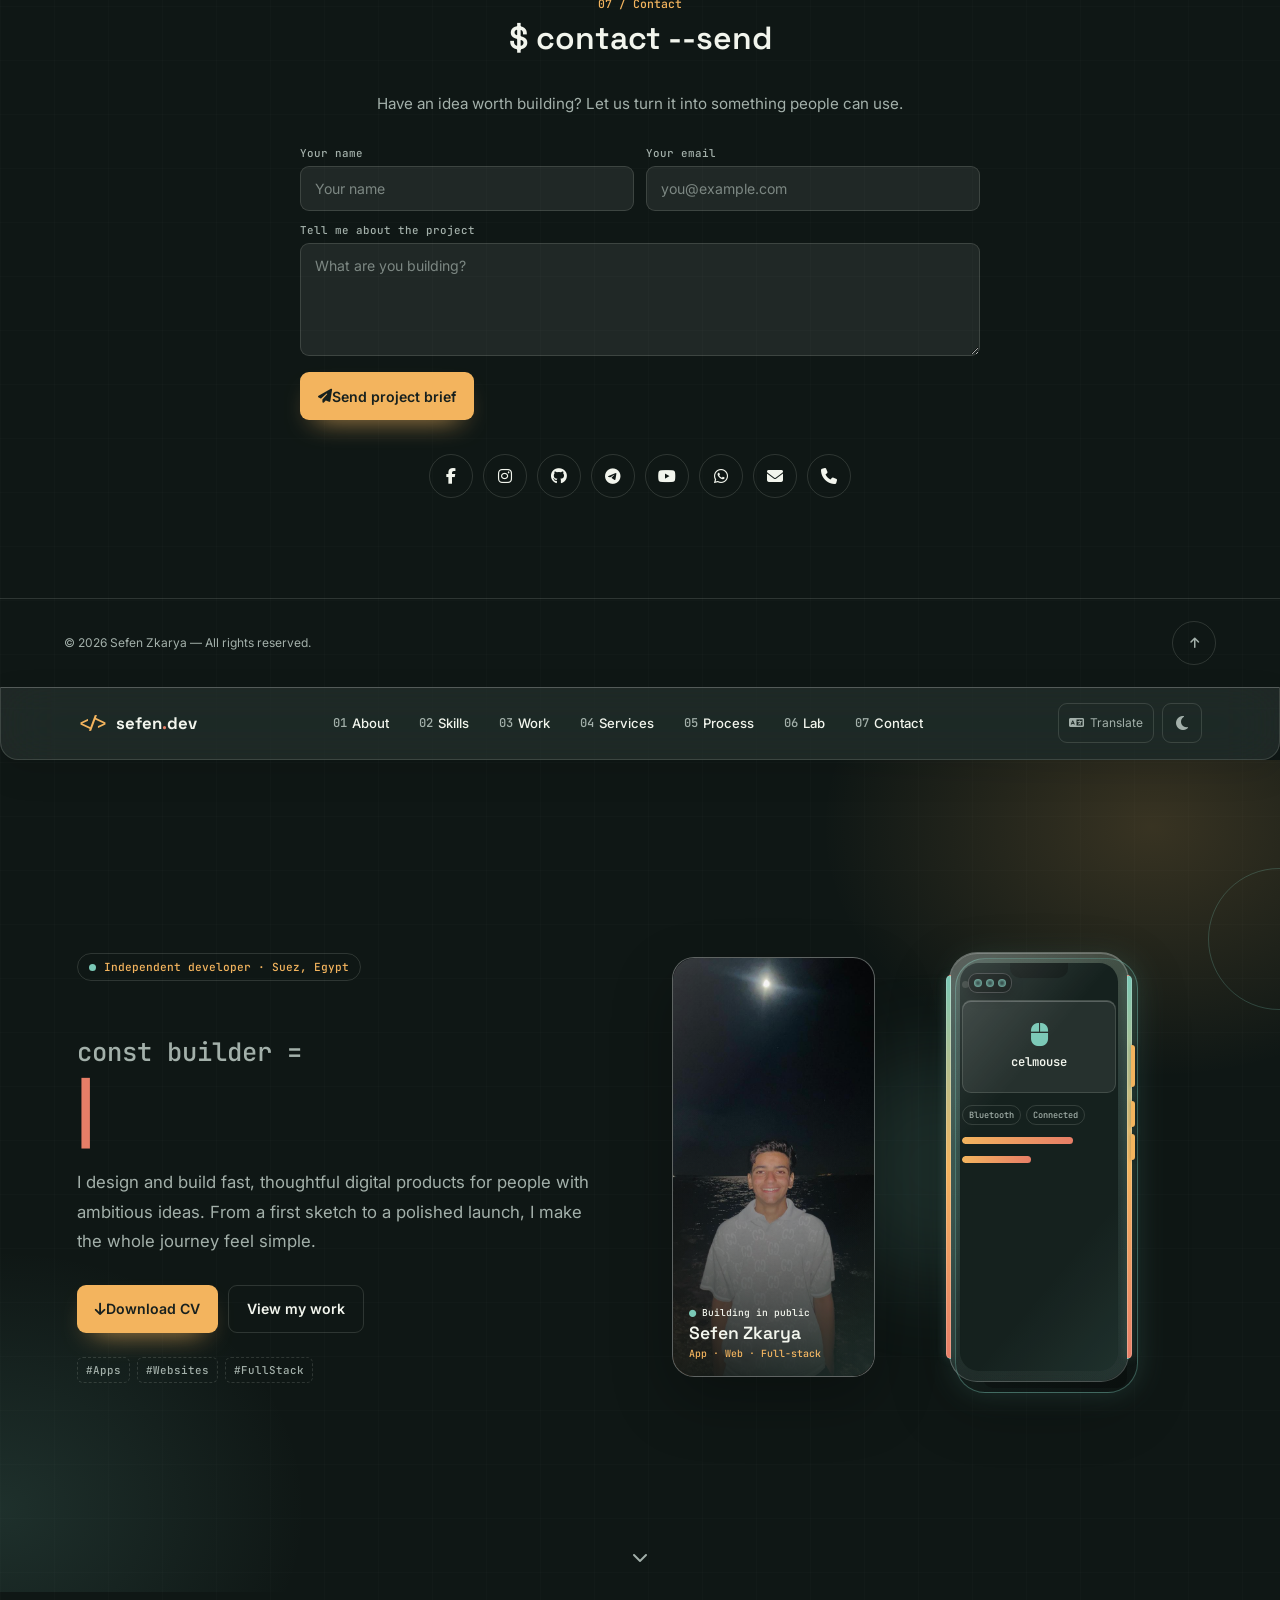
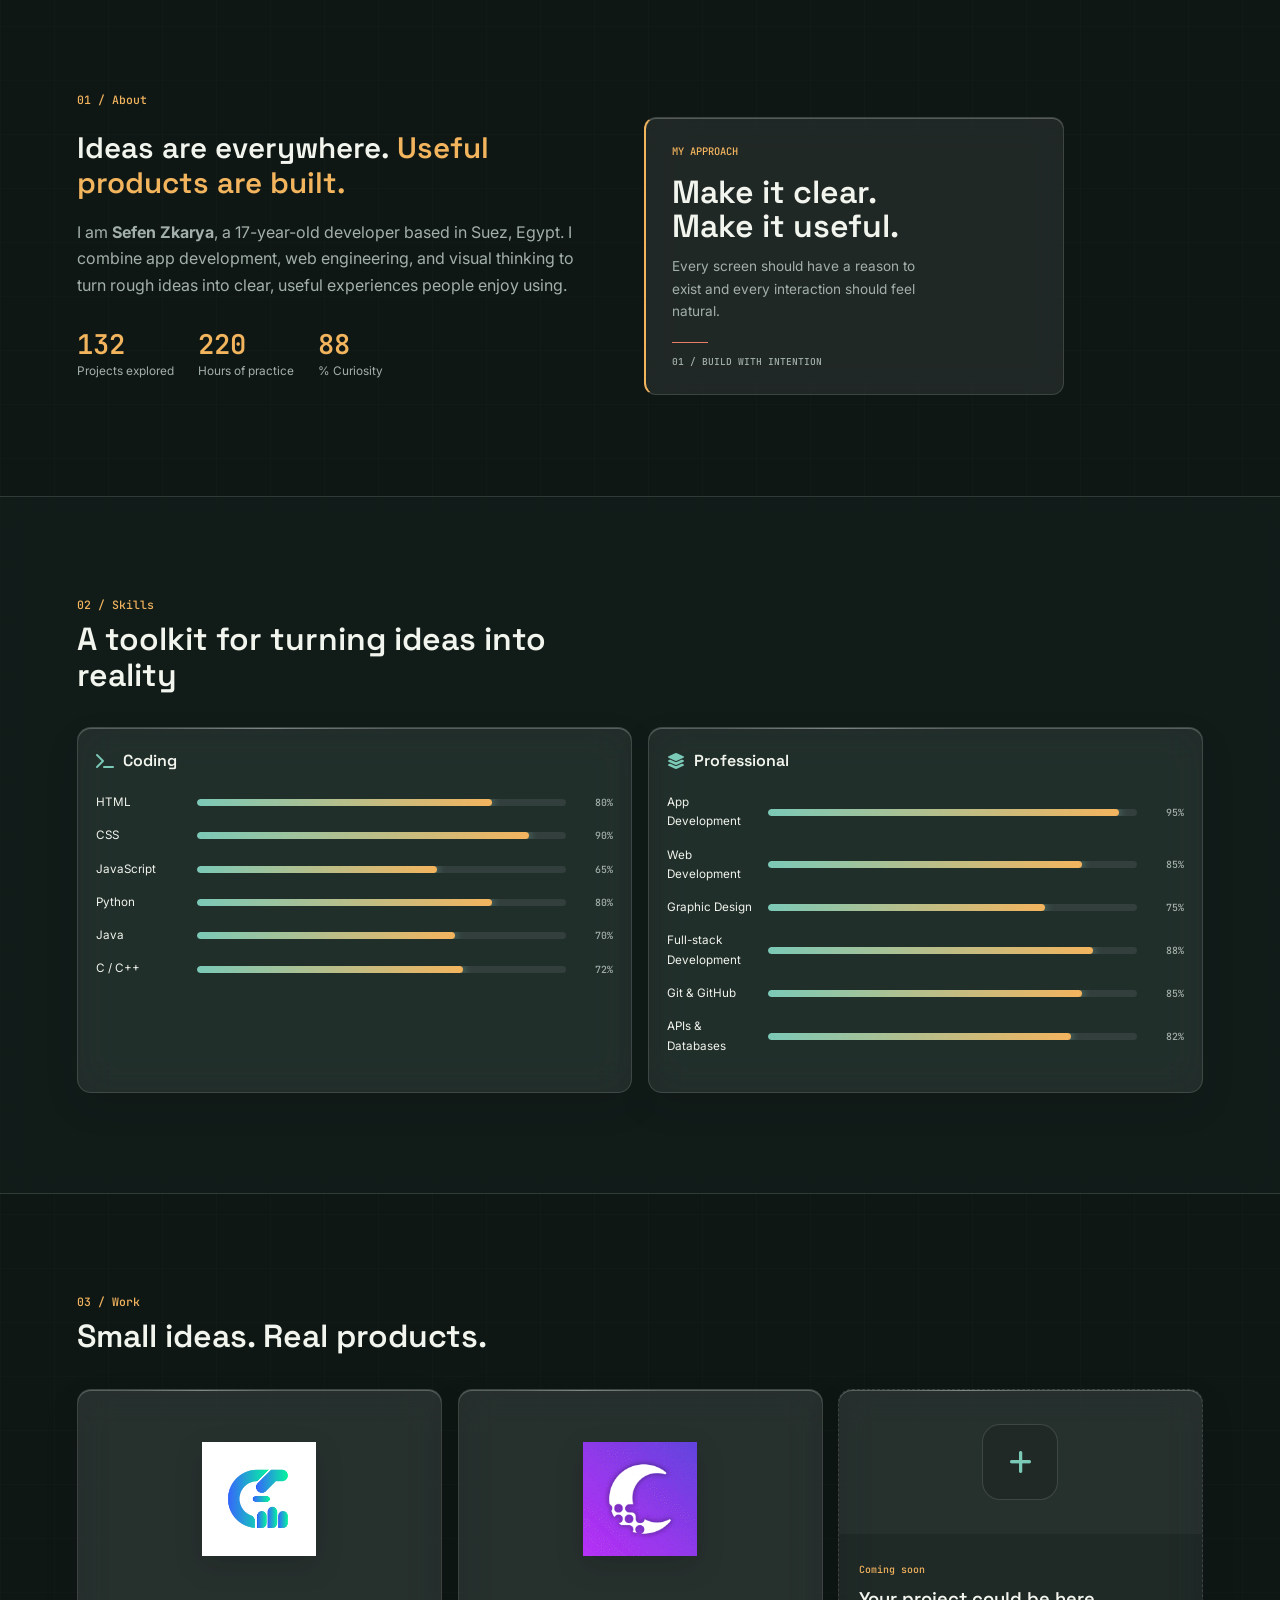
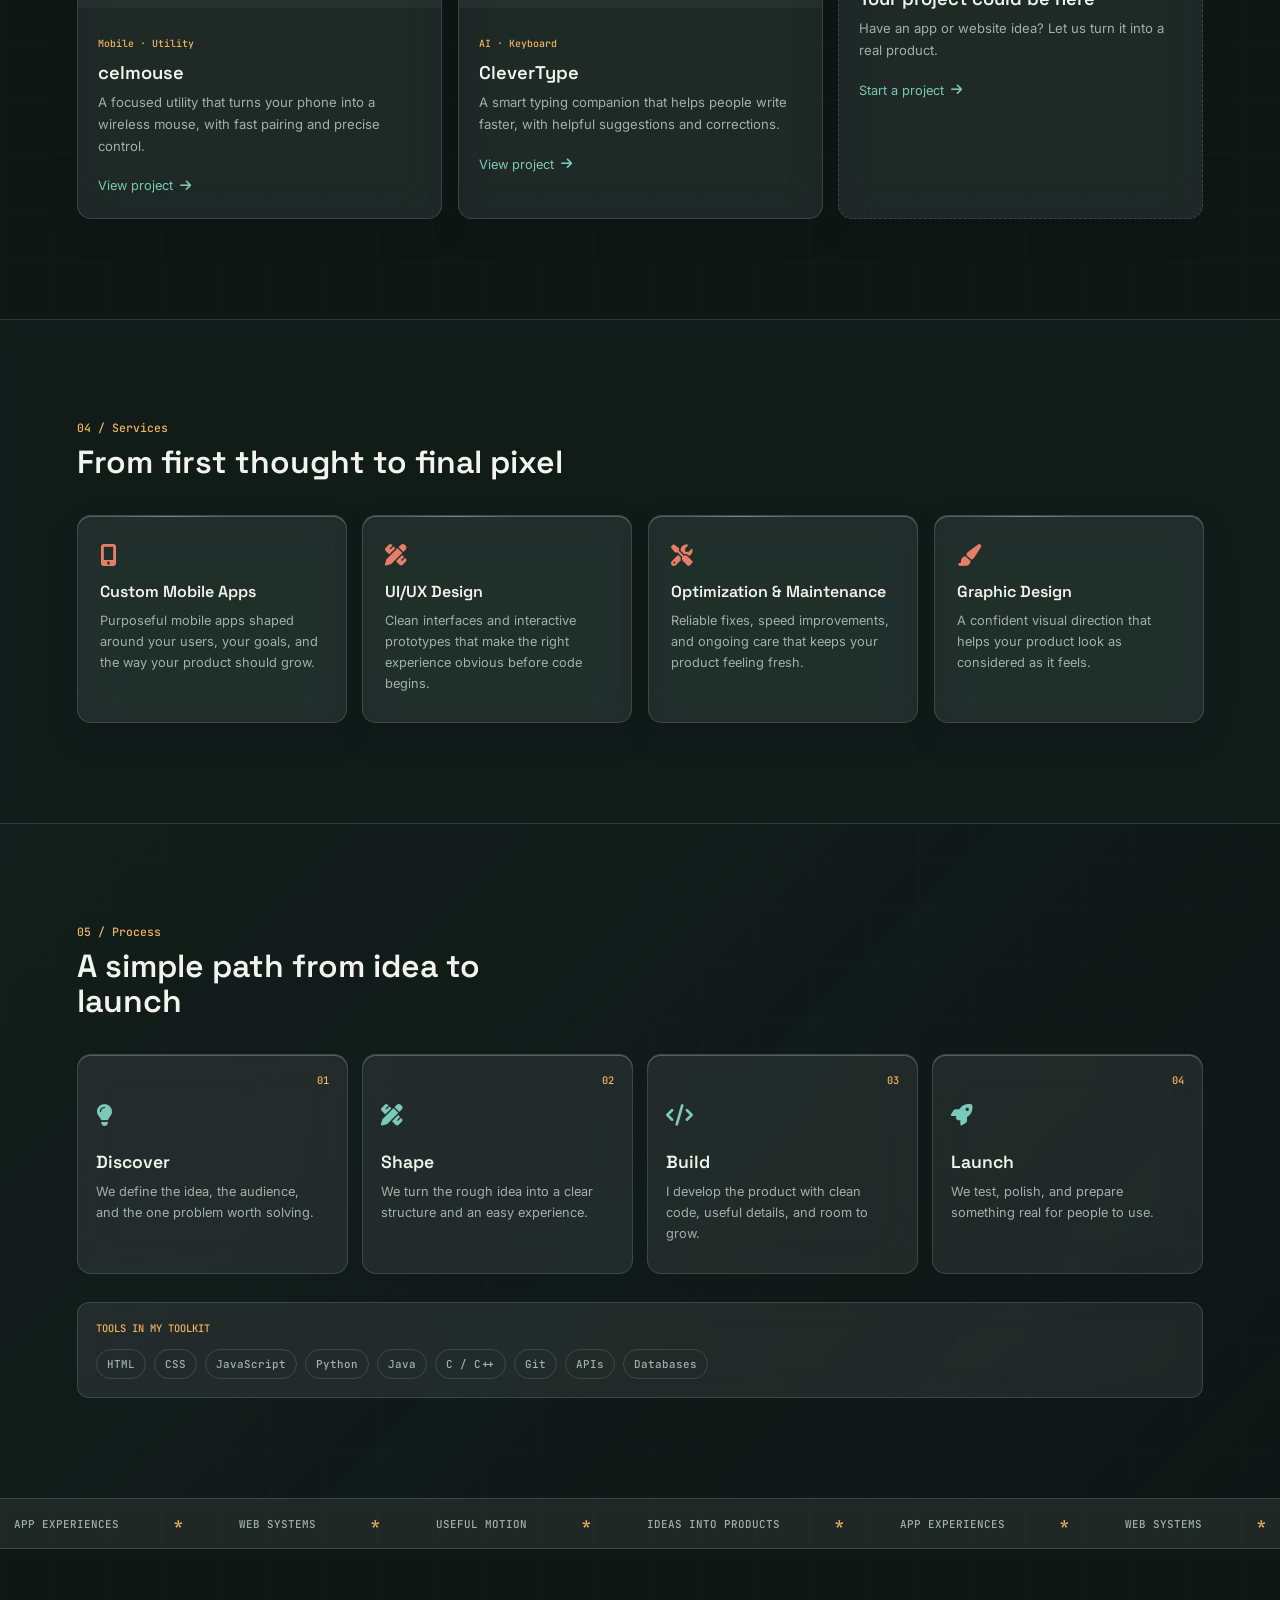
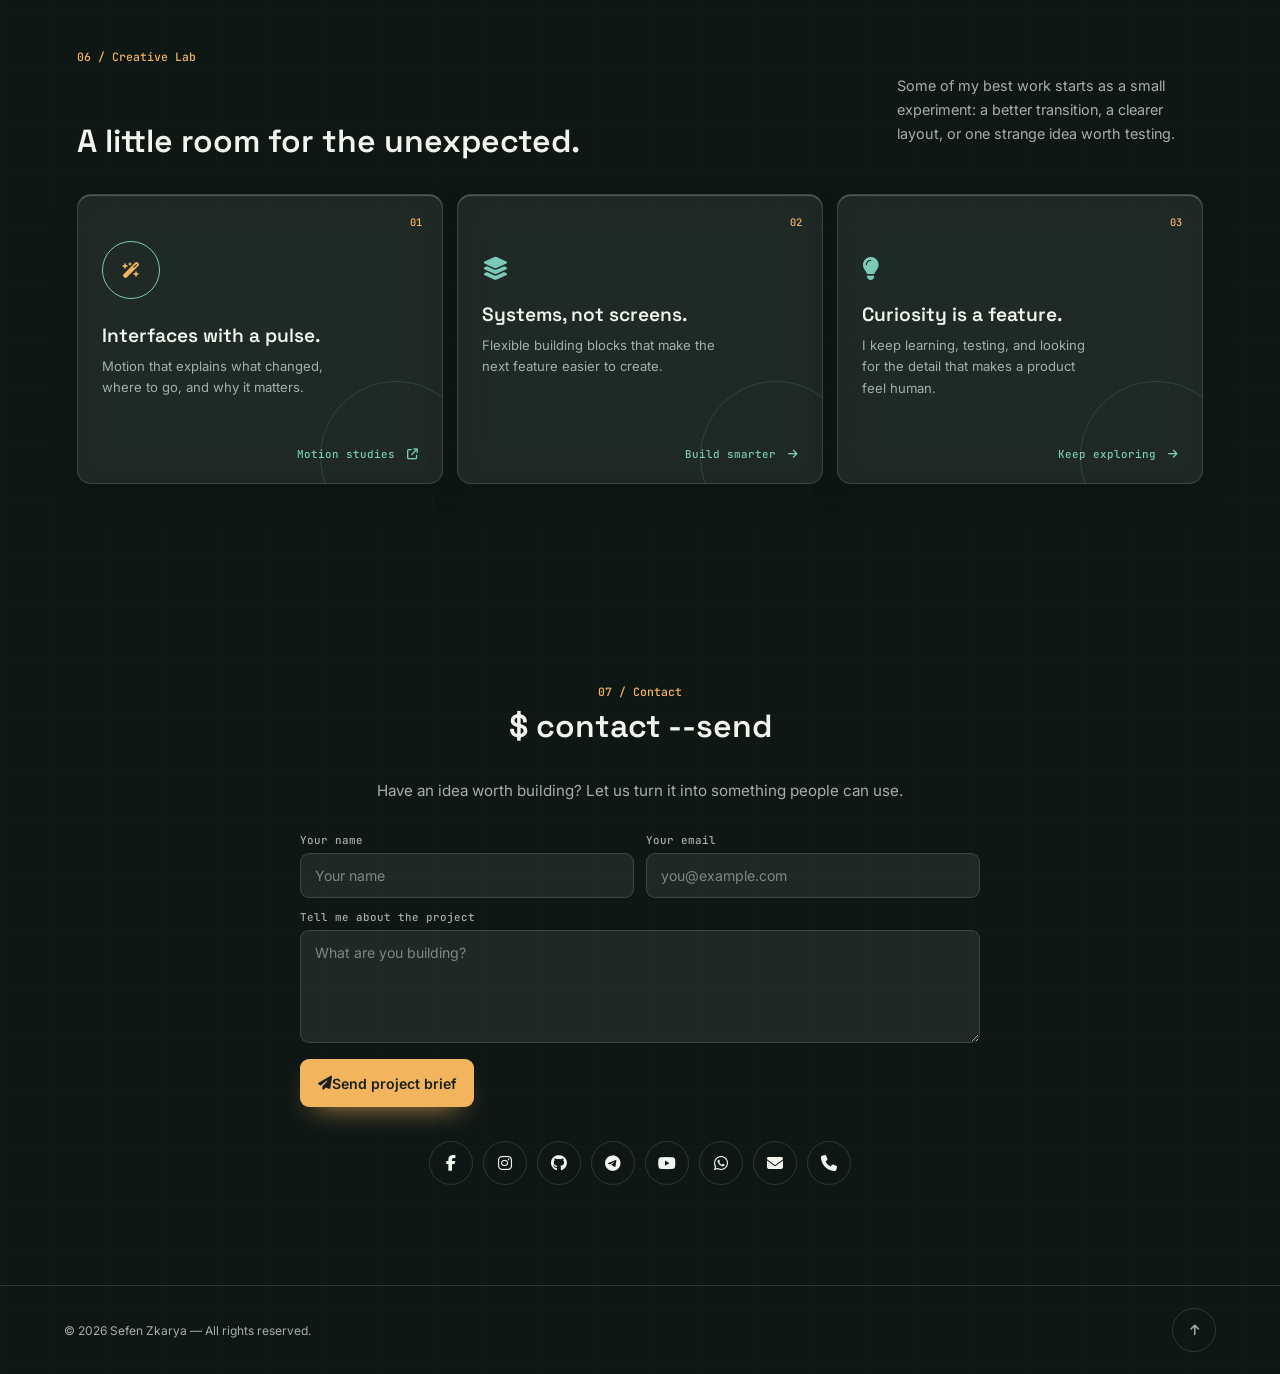
==== commit 290c0cbe: "Update index.html" ====
--- a/index.html
+++ b/index.html
@@ -375,4 +375,381 @@
 <!-- ===== Creative enhancements: skill counter, portrait tilt, project shine ===== -->
 <script src="./enhancements.js"></script>
 </body>
+</html><!DOCTYPE html>
+<html lang="en" dir="ltr">
+<head>
+<meta charset="UTF-8">
+<meta name="viewport" content="width=device-width, initial-scale=1.0">
+<title>Sefen Zkarya — App Developer</title>
+<meta name="description" content="Sefen Zkarya — Full-stack app and web developer creating useful digital products.">
+<link rel="preconnect" href="https://fonts.googleapis.com">
+<link href="https://fonts.googleapis.com/css2?family=Space+Grotesk:wght@500;600;700&family=Inter:wght@400;500;600&family=JetBrains+Mono:wght@400;500;600&display=swap" rel="stylesheet">
+<link href="https://cdnjs.cloudflare.com/ajax/libs/font-awesome/6.5.1/css/all.min.css" rel="stylesheet">
+<link rel="stylesheet" href="./style.css">
+<link rel="icon" href="./favicon.ico" type="image/x-icon">
+<link rel="icon" href="./favicon.png" type="image/png">
+
+<!-- ===== Creative enhancements: skill bars, portrait, project cards =====
+     These only ADD to the existing systems already built into
+     style.css / script.js (the .filled meter class, the phone-3d
+     CSS-variable transform, the project-card hover tilt) — nothing
+     here replaces or fights them. ===== -->
+<style>
+  /* --- Skills: staggered fill + a shine sweep on top of the existing bar --- */
+  .meter-list li:nth-child(1) .meter::after{ transition-delay:0ms; }
+  .meter-list li:nth-child(2) .meter::after{ transition-delay:120ms; }
+  .meter-list li:nth-child(3) .meter::after{ transition-delay:240ms; }
+  .meter-list li:nth-child(4) .meter::after{ transition-delay:360ms; }
+  .meter-list li:nth-child(5) .meter::after{ transition-delay:480ms; }
+  .meter-list li:nth-child(6) .meter::after{ transition-delay:600ms; }
+  .meter.filled::after{ box-shadow:0 0 10px 1px rgba(123,201,183,.5); }
+  .meter-shine{
+    position:absolute; inset:0; z-index:2;
+    background:linear-gradient(100deg,transparent 30%,rgba(255,255,255,.65) 50%,transparent 70%);
+    background-size:220% 100%;
+    background-position:220% 0;
+    opacity:0;
+    pointer-events:none;
+  }
+  .meter.filled .meter-shine{
+    opacity:1;
+    animation:meterShine 1.1s ease forwards;
+  }
+  @keyframes meterShine{
+    from{ background-position:220% 0; }
+    to{ background-position:-40% 0; }
+  }
+
+  /* --- Hero portrait: real 3D tilt + a glare that follows the cursor --- */
+  .portrait-card{ will-change:transform; }
+  .portrait-glare{
+    position:absolute; inset:0; border-radius:inherit; z-index:5;
+    background:radial-gradient(circle at var(--px,50%) var(--py,50%), rgba(255,255,255,.4), transparent 55%);
+    mix-blend-mode:overlay;
+    opacity:0;
+    transition:opacity .3s ease;
+    pointer-events:none;
+  }
+  .portrait-card.is-hovering .portrait-glare{ opacity:1; }
+  @keyframes creativeIdleFloat{
+    0%,100%{ transform:perspective(900px) translateY(0) rotate(-2deg) rotateX(0deg) rotateY(0deg); }
+    50%{ transform:perspective(900px) translateY(-8px) rotate(-1deg) rotateX(1.2deg) rotateY(-1.2deg); }
+  }
+  .portrait-card.idle-float{ animation:creativeIdleFloat 5s ease-in-out infinite; }
+
+  /* --- Project cards: animated glow border + cursor-tracked shine,
+         the existing hover tilt/zoom in style.css stays untouched --- */
+  .project-card::after{
+    content:'';
+    position:absolute; inset:0; border-radius:inherit; padding:2px;
+    background:linear-gradient(135deg,#f3b45e,#7bc9b7,#e77e67,#f3b45e);
+    background-size:250% 250%;
+    -webkit-mask:linear-gradient(#fff 0 0) content-box, linear-gradient(#fff 0 0);
+    -webkit-mask-composite:xor;
+    mask-composite:exclude;
+    opacity:0;
+    transition:opacity .3s ease;
+    pointer-events:none;
+    z-index:3;
+  }
+  .project-card.is-hovering::after{
+    opacity:1;
+    animation:projectBorderFlow 3s linear infinite;
+  }
+  @keyframes projectBorderFlow{ to{ background-position:250% 0%; } }
+  .project-shine{
+    position:absolute; inset:0; border-radius:inherit;
+    background:radial-gradient(circle at var(--px,50%) var(--py,50%), rgba(255,255,255,.16), transparent 55%);
+    opacity:0;
+    transition:opacity .3s ease;
+    pointer-events:none;
+    z-index:2;
+  }
+  .project-card.is-hovering .project-shine{ opacity:1; }
+  .projects-grid .project-card:nth-child(1){ transition-delay:0ms; }
+  .projects-grid .project-card:nth-child(2){ transition-delay:130ms; }
+  .projects-grid .project-card:nth-child(3){ transition-delay:260ms; }
+
+  @media (prefers-reduced-motion: reduce){
+    .portrait-card.idle-float{ animation:none; }
+    .meter.filled .meter-shine{ animation:none; }
+    .project-card.is-hovering::after{ animation:none; }
+  }
+</style>
+</head>
+<body>
+<div class="progress-rail"><div class="progress-fill" id="scrollFill"></div></div>
+
+<header class="topbar">
+<a href="#" class="brand">
+<span class="brand-mark">&lt;/&gt;</span>
+<span class="brand-name">sefen<span class="dot">.</span>dev</span>
+</a>
+<nav class="navbar" id="navbar">
+<a href="#about" class="nav-link">01 <span>About</span></a>
+<a href="#skills" class="nav-link">02 <span>Skills</span></a>
+<a href="#portfolio" class="nav-link">03 <span>Work</span></a>
+<a href="#services" class="nav-link">04 <span>Services</span></a>
+<a href="#process" class="nav-link">05 <span>Process</span></a>
+<a href="#lab" class="nav-link">06 <span>Lab</span></a>
+<a href="#contact" class="nav-link">07 <span>Contact</span></a>
+</nav>
+<div class="topbar-actions">
+<button class="translate-toggle" id="translateToggle" aria-label="Translate page" title="Translate page">
+<i class="fa-solid fa-language"></i><span>Translate</span>
+</button>
+<div id="google_translate_element" class="translate-widget" aria-hidden="true"></div>
+<button class="theme-toggle" id="themeToggle" aria-label="Toggle light and dark mode" title="Toggle theme">
+<i class="fa-solid fa-moon"></i>
+</button>
+<button class="menu-toggle" id="menuToggle" aria-label="Open navigation menu" aria-expanded="false">
+<span></span><span></span><span></span>
+</button>
+</div>
+</header>
+
+<main>
+<!-- HERO -->
+<section class="hero">
+<div class="hero-grid">
+<div class="hero-copy" data-reveal>
+<p class="eyebrow"><span class="pulse-dot"></span> Independent developer · Suez, Egypt</p>
+<h1 class="hero-title">
+<span class="term-prefix">const builder = </span><br>
+<span class="typing" id="typingText"></span><span class="caret">|</span>
+</h1>
+<p class="hero-sub">I design and build fast, thoughtful digital products for people with ambitious ideas. From a first sketch to a polished launch, I make the whole journey feel simple.</p>
+<div class="hero-actions">
+<a href="Sefen_Zkarya_CV.png" download="Sefen_Zkarya_CV.png" class="btn btn-primary">
+<i class="fa-solid fa-arrow-down"></i> Download CV
+</a>
+<a href="#portfolio" class="btn btn-ghost">View my work</a>
+</div>
+<div class="hero-tags">
+<span>#Apps</span><span>#Websites</span><span>#FullStack</span>
+</div>
+</div>
+
+<div class="hero-visual" data-reveal>
+<div class="portrait-card">
+<img src="./hero-bg.jpg" alt="Sefen Zkarya, app and web developer" class="portrait-image">
+<div class="portrait-shade"></div>
+<div class="portrait-caption">
+<span class="portrait-status"><i class="fa-solid fa-circle"></i> Building in public</span>
+<strong>Sefen Zkarya</strong>
+<span>App · Web · Full-stack</span>
+</div>
+</div>
+
+<div class="phone-flight">
+  <div class="phone-frame phone-3d" id="phone3d">
+    <span class="phone-edge phone-edge-left"></span><span class="phone-edge phone-edge-right"></span>
+    <span class="phone-button phone-button-one"></span><span class="phone-button phone-button-two"></span><span class="phone-button phone-button-three"></span>
+    <span class="phone-camera"><i></i><i></i><i></i></span><div class="phone-notch"></div>
+    <div class="phone-screen" id="phoneScreen">
+      <div class="app-slide active"><div class="app-topbar"><span></span><span></span><span></span></div><div class="app-card"><i class="fa-solid fa-computer-mouse"></i><p>celmouse</p></div><div class="app-row"><span class="chip">Bluetooth</span><span class="chip">Connected</span></div><div class="app-bar" style="--w:72%"></div><div class="app-bar" style="--w:45%"></div></div>
+      <div class="app-slide"><div class="app-topbar"><span></span><span></span><span></span></div><div class="app-card"><i class="fa-solid fa-keyboard"></i><p>CleverType</p></div><div class="app-row"><span class="chip">AI Suggest</span><span class="chip">Fast</span></div><div class="app-bar" style="--w:85%"></div><div class="app-bar" style="--w:60%"></div></div>
+      <div class="app-slide"><div class="app-topbar"><span></span><span></span><span></span></div><div class="app-card"><i class="fa-solid fa-code"></i><p>sefen.dev</p></div><div class="app-row"><span class="chip">Live</span><span class="chip">v2.0</span></div><div class="app-bar" style="--w:93%"></div><div class="app-bar" style="--w:78%"></div></div>
+    </div><div class="phone-dots" id="phoneDots"></div>
+  </div>
+</div>
+
+<div class="glow-blob"></div>
+</div>
+</div>
+<a href="#about" class="scroll-cue" aria-label="Scroll down"><i class="fa-solid fa-chevron-down"></i></a>
+</section>
+
+<!-- ABOUT -->
+<section id="about" class="section">
+<p class="section-eyebrow" data-reveal>01 / About</p>
+<div class="about-grid">
+<div class="about-copy" data-reveal>
+<h2>Ideas are everywhere. <span class="accent">Useful products are built.</span></h2>
+<p>I am <strong>Sefen Zkarya</strong>, a 17-year-old developer based in Suez, Egypt. I combine app development, web engineering, and visual thinking to turn rough ideas into clear, useful experiences people enjoy using.</p>
+<div class="about-stats">
+<div class="stat"><h3 class="counter" data-target="216">0</h3><p>Projects explored</p></div>
+<div class="stat"><h3 class="counter" data-target="322">0</h3><p>Hours of practice</p></div>
+<div class="stat"><h3 class="counter" data-target="100">0</h3><p>% Curiosity</p></div>
+</div>
+</div>
+<div class="about-note" data-reveal>
+<span class="note-label">My approach</span>
+<strong>Make it clear.<br>Make it useful.</strong>
+<p>Every screen should have a reason to exist and every interaction should feel natural.</p>
+<span class="note-line"></span>
+<span class="note-meta">01 / Build with intention</span>
+</div>
+</div>
+</section>
+
+<!-- SKILLS -->
+<section id="skills" class="section alt">
+<p class="section-eyebrow" data-reveal>02 / Skills</p>
+<h2 class="section-title" data-reveal>A toolkit for turning ideas into reality</h2>
+<div class="skills-grid">
+<div class="skill-panel" data-reveal>
+<h3><i class="fa-solid fa-terminal"></i> Coding</h3>
+<ul class="meter-list">
+<li><span class="meter-label">HTML</span><span class="meter" data-level="80"></span><span class="meter-pct">80%</span></li>
+<li><span class="meter-label">CSS</span><span class="meter" data-level="90"></span><span class="meter-pct">90%</span></li>
+<li><span class="meter-label">JavaScript</span><span class="meter" data-level="65"></span><span class="meter-pct">65%</span></li>
+<li><span class="meter-label">Python</span><span class="meter" data-level="80"></span><span class="meter-pct">80%</span></li>
+<li><span class="meter-label">Java</span><span class="meter" data-level="70"></span><span class="meter-pct">70%</span></li>
+<li><span class="meter-label">C / C++</span><span class="meter" data-level="72"></span><span class="meter-pct">72%</span></li>
+</ul>
+</div>
+<div class="skill-panel" data-reveal>
+<h3><i class="fa-solid fa-layer-group"></i> Professional</h3>
+<ul class="meter-list">
+<li><span class="meter-label">App Development</span><span class="meter" data-level="95"></span><span class="meter-pct">95%</span></li>
+<li><span class="meter-label">Web Development</span><span class="meter" data-level="85"></span><span class="meter-pct">85%</span></li>
+<li><span class="meter-label">Graphic Design</span><span class="meter" data-level="75"></span><span class="meter-pct">75%</span></li>
+<li><span class="meter-label">Full-stack Development</span><span class="meter" data-level="88"></span><span class="meter-pct">88%</span></li>
+<li><span class="meter-label">Git &amp; GitHub</span><span class="meter" data-level="85"></span><span class="meter-pct">85%</span></li>
+<li><span class="meter-label">APIs &amp; Databases</span><span class="meter" data-level="82"></span><span class="meter-pct">82%</span></li>
+</ul>
+</div>
+</div>
+</section>
+
+<!-- PORTFOLIO -->
+<section id="portfolio" class="section">
+<p class="section-eyebrow" data-reveal>03 / Work</p>
+<h2 class="section-title" data-reveal>Small ideas. Real products.</h2>
+<div class="projects-grid">
+<article class="project-card" data-reveal data-project-index="0">
+<div class="project-media">
+<img src="./projects/project1.png" alt="CelMouse project logo" class="project-image project-logo" onerror="this.onerror=null;this.src='./thumbnail-19.jpg';">
+</div>
+<div class="project-body">
+<span class="project-tag">Mobile · Utility</span>
+<h3>celmouse</h3>
+<p>A focused utility that turns your phone into a wireless mouse, with fast pairing and precise control.</p>
+<a href="project1.html" class="link-arrow">View project <i class="fa-solid fa-arrow-right"></i></a>
+</div>
+</article>
+
+<article class="project-card" data-reveal data-project-index="1">
+<div class="project-media">
+<img src="./projects/project2.png" alt="CleverType project logo" class="project-image project-logo" onerror="this.onerror=null;this.src='./thumbnail-19.jpg';">
+</div>
+<div class="project-body">
+<span class="project-tag">AI · Keyboard</span>
+<h3>CleverType</h3>
+<p>A smart typing companion that helps people write faster, with helpful suggestions and corrections.</p>
+<a href="project2.html" class="link-arrow">View project <i class="fa-solid fa-arrow-right"></i></a>
+</div>
+</article>
+
+<article class="project-card soon" data-reveal data-project-index="2">
+<div class="project-media">
+<div class="device-frame">
+<i class="fa-solid fa-plus device-icon"></i>
+</div>
+</div>
+<div class="project-body">
+<span class="project-tag">Coming soon</span>
+<h3>Your project could be here</h3>
+<p>Have an app or website idea? Let us turn it into a real product.</p>
+<a href="#contact" class="link-arrow">Start a project <i class="fa-solid fa-arrow-right"></i></a>
+</div>
+</article>
+</div>
+</section>
+
+<!-- SERVICES -->
+<section id="services" class="section alt">
+<p class="section-eyebrow" data-reveal>04 / Services</p>
+<h2 class="section-title" data-reveal>From first thought to final pixel</h2>
+<div class="services-grid">
+<div class="service-card" data-reveal>
+<i class="fas fa-mobile-alt"></i>
+<h3>Custom Mobile Apps</h3>
+<p>Purposeful mobile apps shaped around your users, your goals, and the way your product should grow.</p>
+</div>
+<div class="service-card" data-reveal>
+<i class="fas fa-pencil-ruler"></i>
+<h3>UI/UX Design</h3>
+<p>Clean interfaces and interactive prototypes that make the right experience obvious before code begins.</p>
+</div>
+<div class="service-card" data-reveal>
+<i class="fas fa-tools"></i>
+<h3>Optimization &amp; Maintenance</h3>
+<p>Reliable fixes, speed improvements, and ongoing care that keeps your product feeling fresh.</p>
+</div>
+<div class="service-card" data-reveal>
+<i class="fas fa-paint-brush"></i>
+<h3>Graphic Design</h3>
+<p>A confident visual direction that helps your product look as considered as it feels.</p>
+</div>
+</div>
+</section>
+
+<!-- PROCESS -->
+<section id="process" class="section process-section">
+<p class="section-eyebrow" data-reveal>05 / Process</p>
+<h2 class="section-title" data-reveal>A simple path from idea to launch</h2>
+<div class="process-grid">
+<div class="process-step" data-reveal><span>01</span><i class="fa-solid fa-lightbulb"></i><h3>Discover</h3><p>We define the idea, the audience, and the one problem worth solving.</p></div>
+<div class="process-step" data-reveal><span>02</span><i class="fa-solid fa-pen-ruler"></i><h3>Shape</h3><p>We turn the rough idea into a clear structure and an easy experience.</p></div>
+<div class="process-step" data-reveal><span>03</span><i class="fa-solid fa-code"></i><h3>Build</h3><p>I develop the product with clean code, useful details, and room to grow.</p></div>
+<div class="process-step" data-reveal><span>04</span><i class="fa-solid fa-rocket"></i><h3>Launch</h3><p>We test, polish, and prepare something real for people to use.</p></div>
+</div>
+<div class="technology-strip" data-reveal>
+<span class="technology-label">Tools in my toolkit</span>
+<div class="technology-list"><span>HTML</span><span>CSS</span><span>JavaScript</span><span>Python</span><span>Java</span><span>C / C++</span><span>Git</span><span>APIs</span><span>Databases</span></div>
+</div>
+</section>
+
+<div class="signal-strip" aria-label="What I build">
+<div class="signal-track"><span>APP EXPERIENCES</span><b>*</b><span>WEB SYSTEMS</span><b>*</b><span>USEFUL MOTION</span><b>*</b><span>IDEAS INTO PRODUCTS</span><b>*</b><span>APP EXPERIENCES</span><b>*</b><span>WEB SYSTEMS</span><b>*</b></div>
+</div>
+
+<!-- CREATIVE LAB -->
+<section id="lab" class="section lab-section">
+<p class="section-eyebrow" data-reveal>06 / Creative Lab</p>
+<div class="lab-heading" data-reveal><h2 class="section-title">A little room for the unexpected.</h2><p>Some of my best work starts as a small experiment: a better transition, a clearer layout, or one strange idea worth testing.</p></div>
+<div class="lab-grid">
+<article class="lab-card lab-card-tall" data-reveal><span class="lab-index">01</span><div class="lab-orbit"><i class="fa-solid fa-wand-magic-sparkles"></i></div><h3>Interfaces with a pulse.</h3><p>Motion that explains what changed, where to go, and why it matters.</p><span class="lab-link">Motion studies <i class="fa-solid fa-arrow-up-right-from-square"></i></span></article>
+<article class="lab-card" data-reveal><span class="lab-index">02</span><i class="fa-solid fa-layer-group lab-icon"></i><h3>Systems, not screens.</h3><p>Flexible building blocks that make the next feature easier to create.</p><span class="lab-link">Build smarter <i class="fa-solid fa-arrow-right"></i></span></article>
+<article class="lab-card lab-card-accent" data-reveal><span class="lab-index">03</span><i class="fa-solid fa-lightbulb lab-icon"></i><h3>Curiosity is a feature.</h3><p>I keep learning, testing, and looking for the detail that makes a product feel human.</p><span class="lab-link">Keep exploring <i class="fa-solid fa-arrow-right"></i></span></article>
+</div>
+</section>
+
+<!-- CONTACT -->
+<section id="contact" class="section contact-section">
+<p class="section-eyebrow" data-reveal>07 / Contact</p>
+<h2 class="section-title" data-reveal>$ contact --send</h2>
+<p class="contact-sub" data-reveal>Have an idea worth building? Let us turn it into something people can use.</p>
+<form class="contact-form" id="contactForm" data-reveal>
+<label class="form-field"><span>Your name</span><input type="text" name="name" placeholder="Your name" required></label>
+<label class="form-field"><span>Your email</span><input type="email" name="email" placeholder="you@example.com" required></label>
+<label class="form-field form-message"><span>Tell me about the project</span><textarea name="message" rows="5" placeholder="What are you building?" required></textarea></label>
+<button type="submit" class="btn btn-primary"><i class="fa-solid fa-paper-plane"></i> Send project brief</button>
+</form>
+<div class="social-links" data-reveal>
+<a href="https://www.facebook.com/profile.php?id=100087171087146" target="_blank" rel="noopener" class="social-icon" title="Facebook"><i class="fa-brands fa-facebook-f"></i></a>
+<a href="https://www.instagram.com/sefen_zkarya/" target="_blank" rel="noopener" class="social-icon" title="Instagram"><i class="fa-brands fa-instagram"></i></a>
+<a href="https://github.com/sefen66" target="_blank" rel="noopener" class="social-icon" title="GitHub"><i class="fa-brands fa-github"></i></a>
+<a href="https://t.me/toxic_sefen" target="_blank" rel="noopener" class="social-icon" title="Telegram"><i class="fa-brands fa-telegram"></i></a>
+<a href="https://www.youtube.com/@sefocode" target="_blank" rel="noopener" class="social-icon" title="YouTube"><i class="fa-brands fa-youtube"></i></a>
+<a href="https://wa.link/nxavcg" target="_blank" rel="noopener" class="social-icon" title="WhatsApp"><i class="fa-brands fa-whatsapp"></i></a>
+<a href="mailto:sefenzkarya@gmail.com" class="social-icon" title="Email"><i class="fa-solid fa-envelope"></i></a>
+<a href="tel:+201550784089" class="social-icon" title="Phone"><i class="fa-solid fa-phone"></i></a>
+</div>
+</section>
+</main>
+
+<footer class="site-footer">
+<p>© 2026 Sefen Zkarya — All rights reserved.</p>
+<button class="to-top" id="toTop" aria-label="Back to top"><i class="fa-solid fa-arrow-up"></i></button>
+</footer>
+
+<script type="module" src="./script.js"></script>
+<script src="https://translate.google.com/translate_a/element.js?cb=googleTranslateElementInit" defer></script>
+
+<!-- ===== Creative enhancements: skill counter, portrait tilt, project shine ===== -->
+<script src="./enhancements.js"></script>
+</body>
 </html>
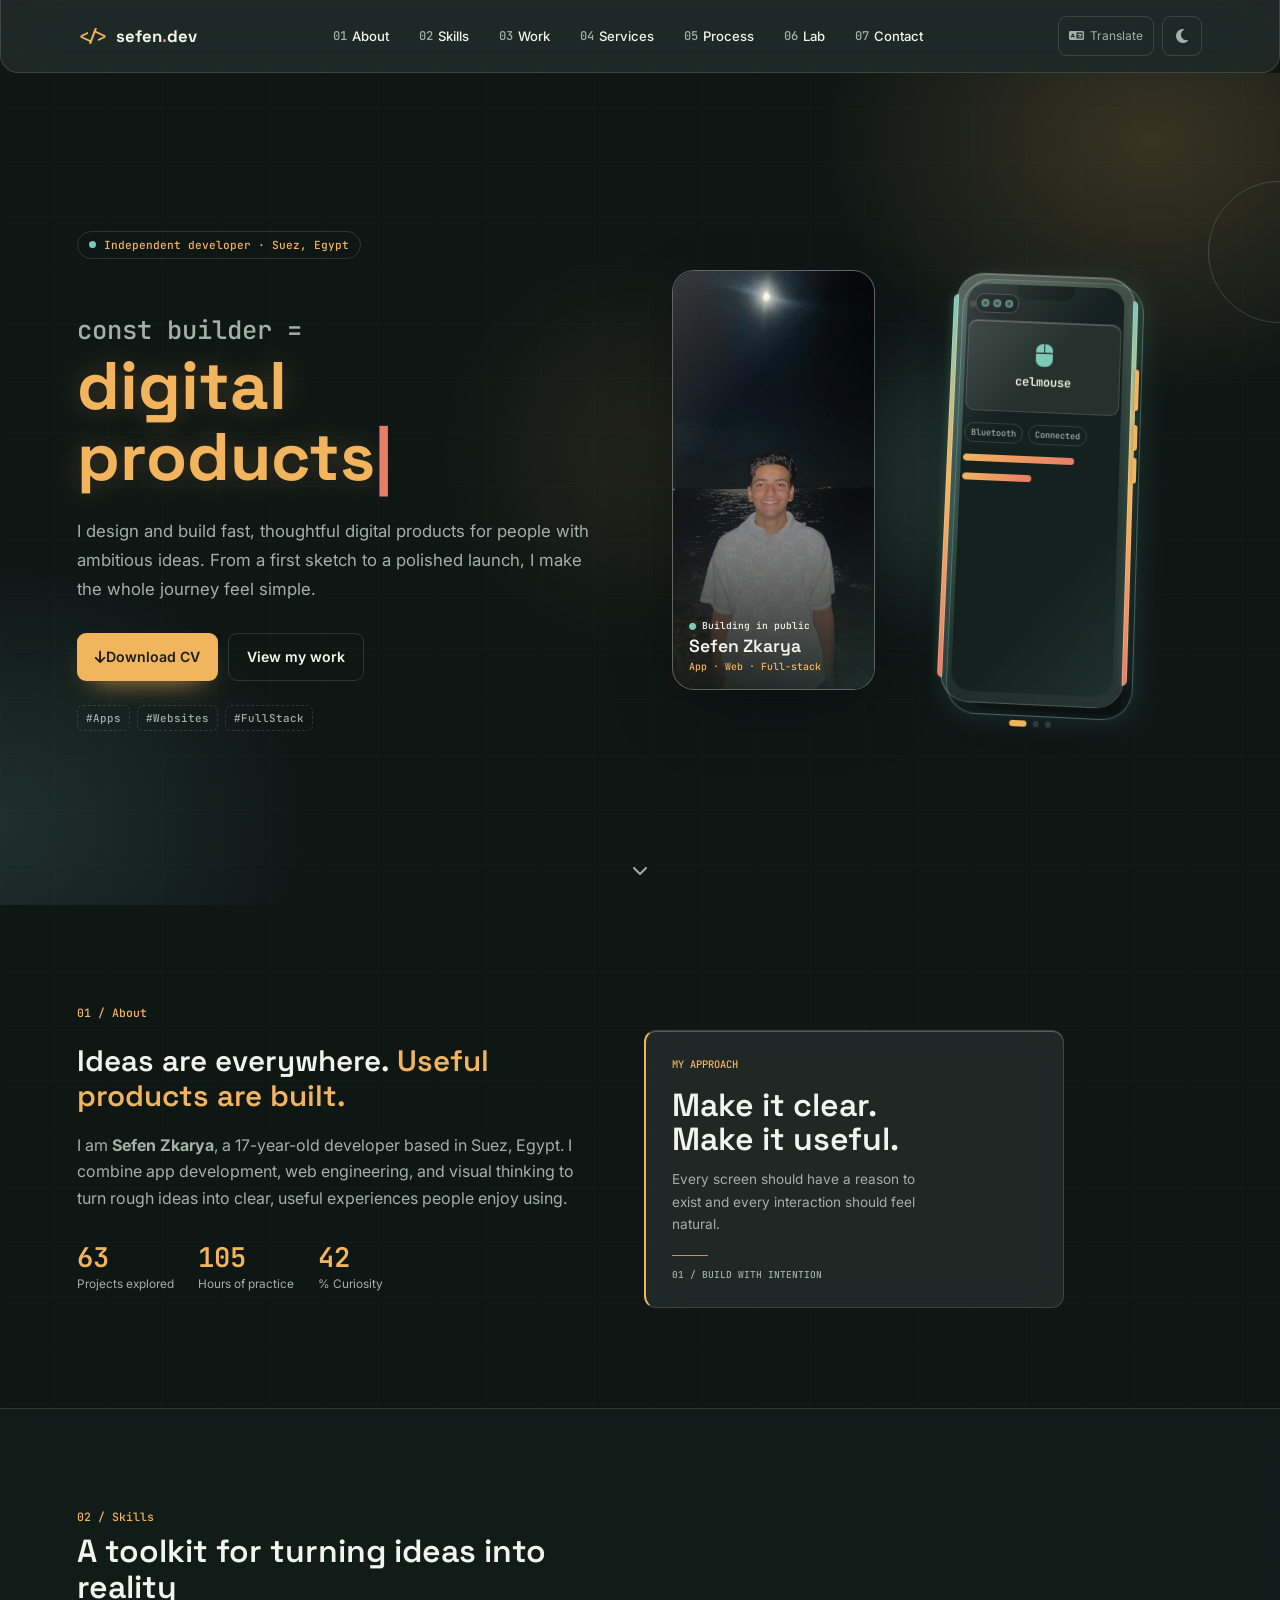
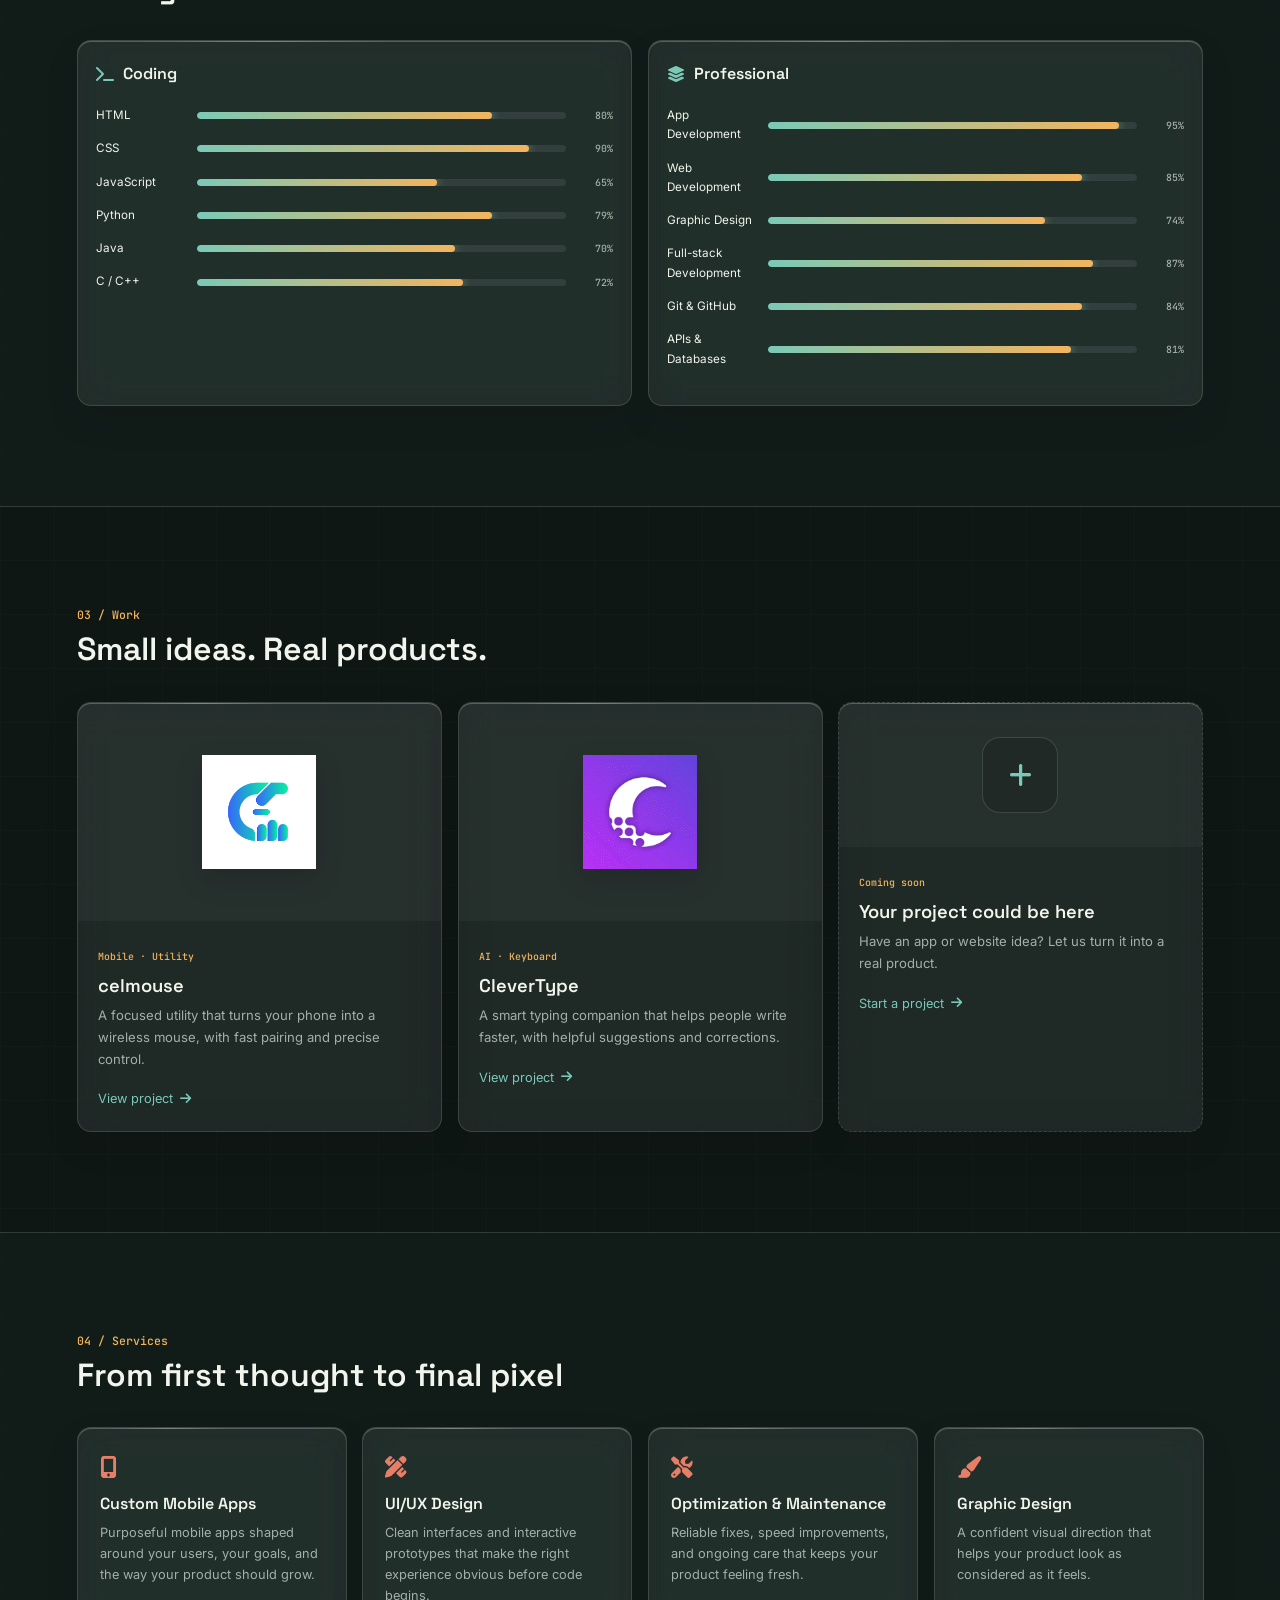
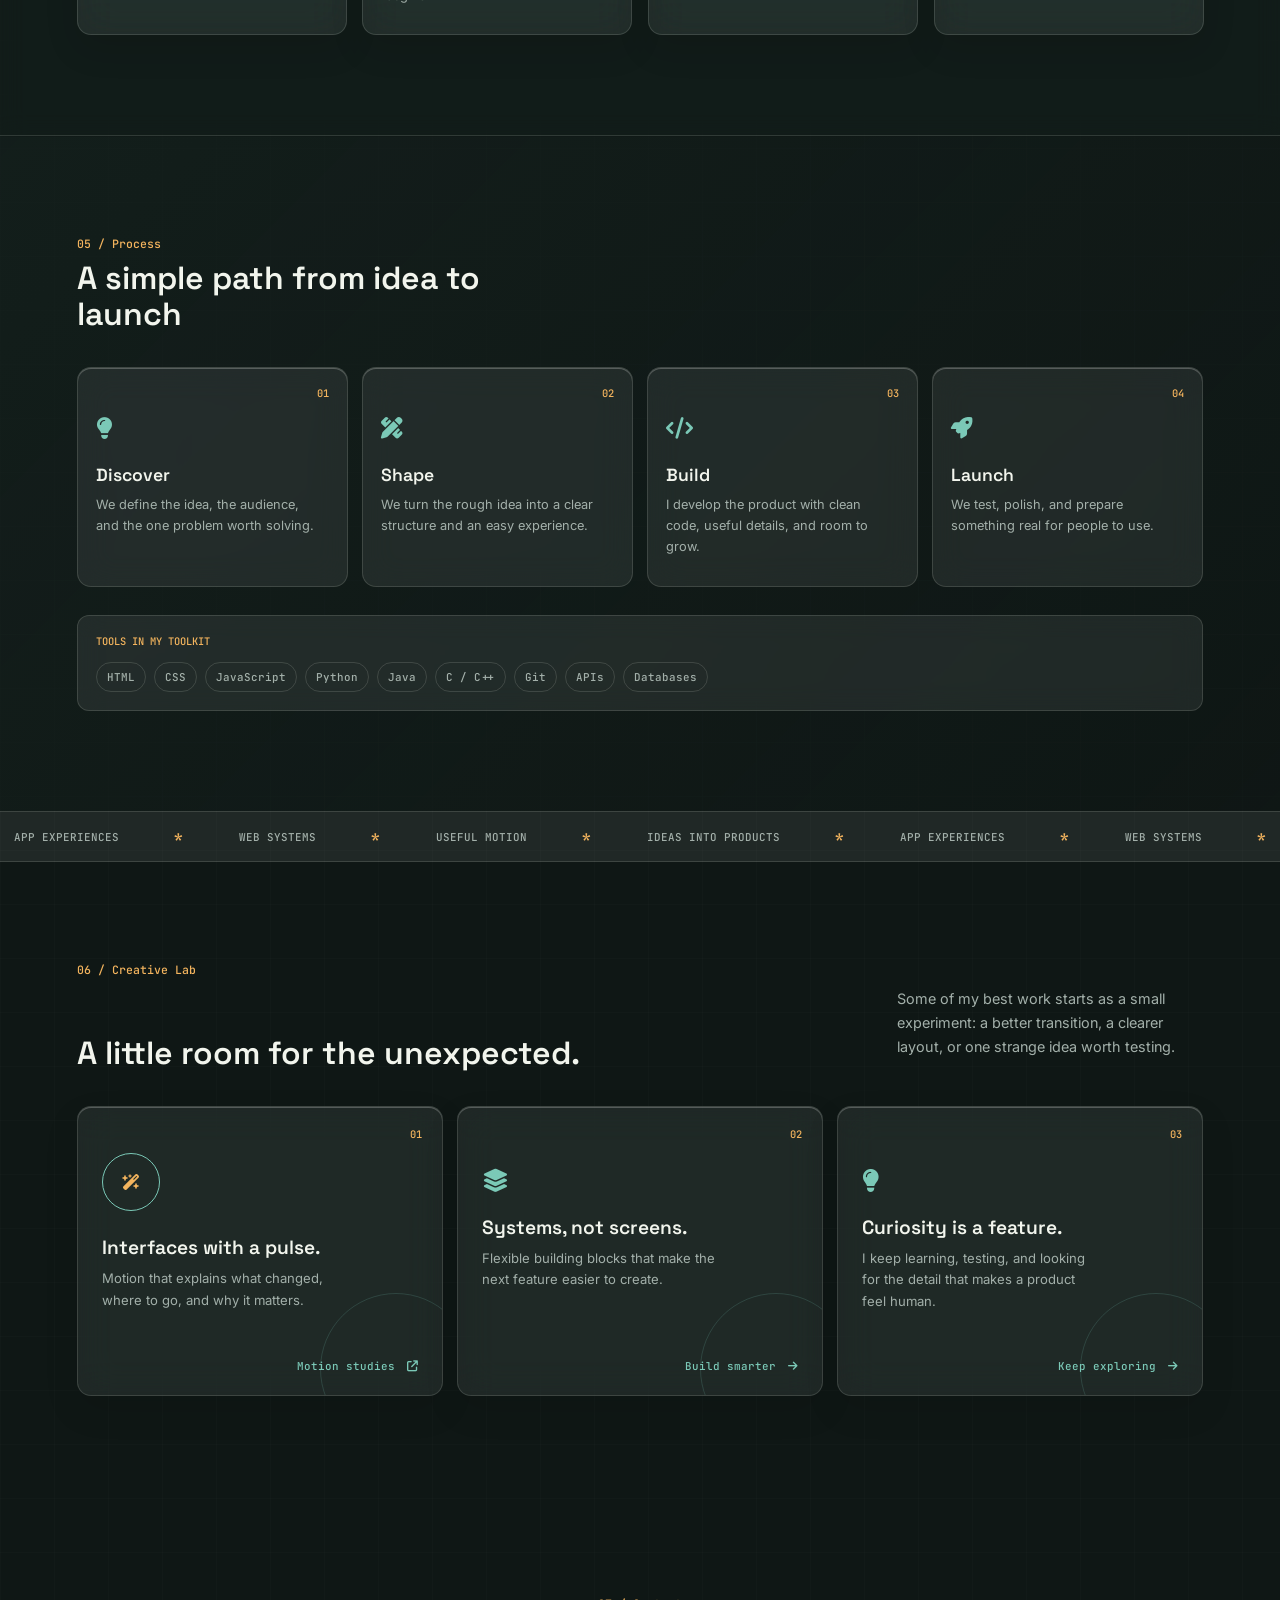
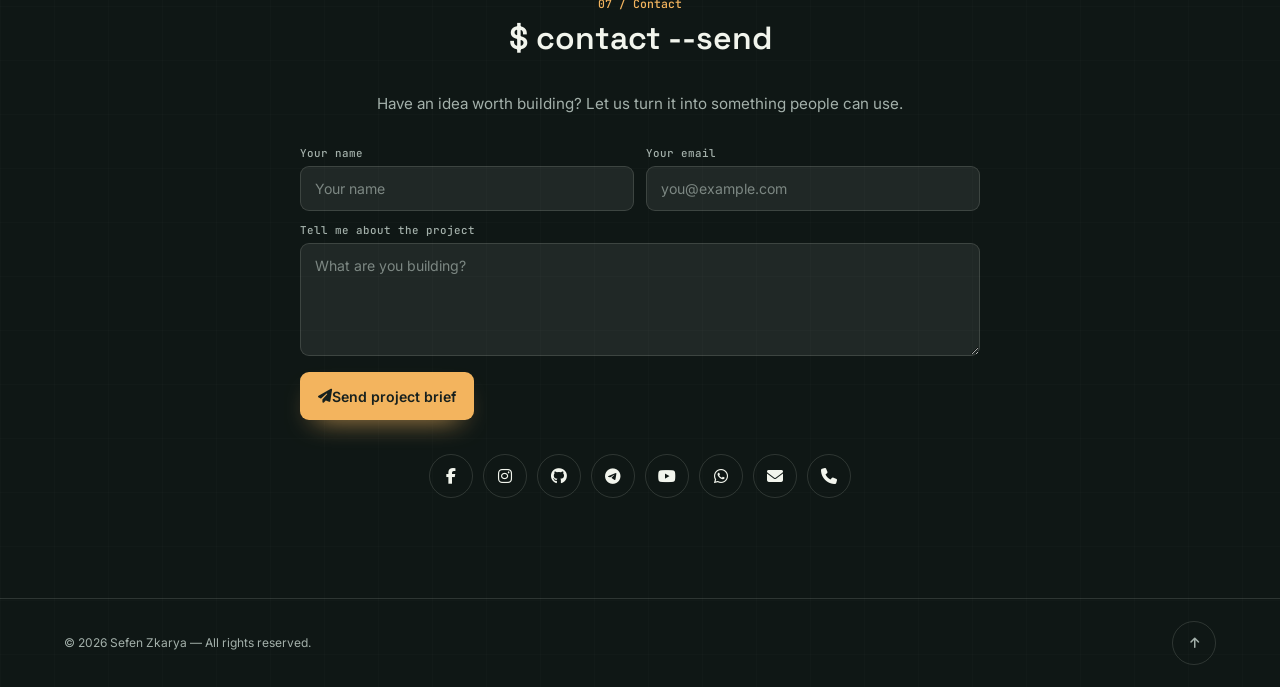
==== commit 9f33898e: "Update index.html" ====
--- a/index.html
+++ b/index.html
@@ -376,380 +376,3 @@
 <script src="./enhancements.js"></script>
 </body>
 </html><!DOCTYPE html>
-<html lang="en" dir="ltr">
-<head>
-<meta charset="UTF-8">
-<meta name="viewport" content="width=device-width, initial-scale=1.0">
-<title>Sefen Zkarya — App Developer</title>
-<meta name="description" content="Sefen Zkarya — Full-stack app and web developer creating useful digital products.">
-<link rel="preconnect" href="https://fonts.googleapis.com">
-<link href="https://fonts.googleapis.com/css2?family=Space+Grotesk:wght@500;600;700&family=Inter:wght@400;500;600&family=JetBrains+Mono:wght@400;500;600&display=swap" rel="stylesheet">
-<link href="https://cdnjs.cloudflare.com/ajax/libs/font-awesome/6.5.1/css/all.min.css" rel="stylesheet">
-<link rel="stylesheet" href="./style.css">
-<link rel="icon" href="./favicon.ico" type="image/x-icon">
-<link rel="icon" href="./favicon.png" type="image/png">
-
-<!-- ===== Creative enhancements: skill bars, portrait, project cards =====
-     These only ADD to the existing systems already built into
-     style.css / script.js (the .filled meter class, the phone-3d
-     CSS-variable transform, the project-card hover tilt) — nothing
-     here replaces or fights them. ===== -->
-<style>
-  /* --- Skills: staggered fill + a shine sweep on top of the existing bar --- */
-  .meter-list li:nth-child(1) .meter::after{ transition-delay:0ms; }
-  .meter-list li:nth-child(2) .meter::after{ transition-delay:120ms; }
-  .meter-list li:nth-child(3) .meter::after{ transition-delay:240ms; }
-  .meter-list li:nth-child(4) .meter::after{ transition-delay:360ms; }
-  .meter-list li:nth-child(5) .meter::after{ transition-delay:480ms; }
-  .meter-list li:nth-child(6) .meter::after{ transition-delay:600ms; }
-  .meter.filled::after{ box-shadow:0 0 10px 1px rgba(123,201,183,.5); }
-  .meter-shine{
-    position:absolute; inset:0; z-index:2;
-    background:linear-gradient(100deg,transparent 30%,rgba(255,255,255,.65) 50%,transparent 70%);
-    background-size:220% 100%;
-    background-position:220% 0;
-    opacity:0;
-    pointer-events:none;
-  }
-  .meter.filled .meter-shine{
-    opacity:1;
-    animation:meterShine 1.1s ease forwards;
-  }
-  @keyframes meterShine{
-    from{ background-position:220% 0; }
-    to{ background-position:-40% 0; }
-  }
-
-  /* --- Hero portrait: real 3D tilt + a glare that follows the cursor --- */
-  .portrait-card{ will-change:transform; }
-  .portrait-glare{
-    position:absolute; inset:0; border-radius:inherit; z-index:5;
-    background:radial-gradient(circle at var(--px,50%) var(--py,50%), rgba(255,255,255,.4), transparent 55%);
-    mix-blend-mode:overlay;
-    opacity:0;
-    transition:opacity .3s ease;
-    pointer-events:none;
-  }
-  .portrait-card.is-hovering .portrait-glare{ opacity:1; }
-  @keyframes creativeIdleFloat{
-    0%,100%{ transform:perspective(900px) translateY(0) rotate(-2deg) rotateX(0deg) rotateY(0deg); }
-    50%{ transform:perspective(900px) translateY(-8px) rotate(-1deg) rotateX(1.2deg) rotateY(-1.2deg); }
-  }
-  .portrait-card.idle-float{ animation:creativeIdleFloat 5s ease-in-out infinite; }
-
-  /* --- Project cards: animated glow border + cursor-tracked shine,
-         the existing hover tilt/zoom in style.css stays untouched --- */
-  .project-card::after{
-    content:'';
-    position:absolute; inset:0; border-radius:inherit; padding:2px;
-    background:linear-gradient(135deg,#f3b45e,#7bc9b7,#e77e67,#f3b45e);
-    background-size:250% 250%;
-    -webkit-mask:linear-gradient(#fff 0 0) content-box, linear-gradient(#fff 0 0);
-    -webkit-mask-composite:xor;
-    mask-composite:exclude;
-    opacity:0;
-    transition:opacity .3s ease;
-    pointer-events:none;
-    z-index:3;
-  }
-  .project-card.is-hovering::after{
-    opacity:1;
-    animation:projectBorderFlow 3s linear infinite;
-  }
-  @keyframes projectBorderFlow{ to{ background-position:250% 0%; } }
-  .project-shine{
-    position:absolute; inset:0; border-radius:inherit;
-    background:radial-gradient(circle at var(--px,50%) var(--py,50%), rgba(255,255,255,.16), transparent 55%);
-    opacity:0;
-    transition:opacity .3s ease;
-    pointer-events:none;
-    z-index:2;
-  }
-  .project-card.is-hovering .project-shine{ opacity:1; }
-  .projects-grid .project-card:nth-child(1){ transition-delay:0ms; }
-  .projects-grid .project-card:nth-child(2){ transition-delay:130ms; }
-  .projects-grid .project-card:nth-child(3){ transition-delay:260ms; }
-
-  @media (prefers-reduced-motion: reduce){
-    .portrait-card.idle-float{ animation:none; }
-    .meter.filled .meter-shine{ animation:none; }
-    .project-card.is-hovering::after{ animation:none; }
-  }
-</style>
-</head>
-<body>
-<div class="progress-rail"><div class="progress-fill" id="scrollFill"></div></div>
-
-<header class="topbar">
-<a href="#" class="brand">
-<span class="brand-mark">&lt;/&gt;</span>
-<span class="brand-name">sefen<span class="dot">.</span>dev</span>
-</a>
-<nav class="navbar" id="navbar">
-<a href="#about" class="nav-link">01 <span>About</span></a>
-<a href="#skills" class="nav-link">02 <span>Skills</span></a>
-<a href="#portfolio" class="nav-link">03 <span>Work</span></a>
-<a href="#services" class="nav-link">04 <span>Services</span></a>
-<a href="#process" class="nav-link">05 <span>Process</span></a>
-<a href="#lab" class="nav-link">06 <span>Lab</span></a>
-<a href="#contact" class="nav-link">07 <span>Contact</span></a>
-</nav>
-<div class="topbar-actions">
-<button class="translate-toggle" id="translateToggle" aria-label="Translate page" title="Translate page">
-<i class="fa-solid fa-language"></i><span>Translate</span>
-</button>
-<div id="google_translate_element" class="translate-widget" aria-hidden="true"></div>
-<button class="theme-toggle" id="themeToggle" aria-label="Toggle light and dark mode" title="Toggle theme">
-<i class="fa-solid fa-moon"></i>
-</button>
-<button class="menu-toggle" id="menuToggle" aria-label="Open navigation menu" aria-expanded="false">
-<span></span><span></span><span></span>
-</button>
-</div>
-</header>
-
-<main>
-<!-- HERO -->
-<section class="hero">
-<div class="hero-grid">
-<div class="hero-copy" data-reveal>
-<p class="eyebrow"><span class="pulse-dot"></span> Independent developer · Suez, Egypt</p>
-<h1 class="hero-title">
-<span class="term-prefix">const builder = </span><br>
-<span class="typing" id="typingText"></span><span class="caret">|</span>
-</h1>
-<p class="hero-sub">I design and build fast, thoughtful digital products for people with ambitious ideas. From a first sketch to a polished launch, I make the whole journey feel simple.</p>
-<div class="hero-actions">
-<a href="Sefen_Zkarya_CV.png" download="Sefen_Zkarya_CV.png" class="btn btn-primary">
-<i class="fa-solid fa-arrow-down"></i> Download CV
-</a>
-<a href="#portfolio" class="btn btn-ghost">View my work</a>
-</div>
-<div class="hero-tags">
-<span>#Apps</span><span>#Websites</span><span>#FullStack</span>
-</div>
-</div>
-
-<div class="hero-visual" data-reveal>
-<div class="portrait-card">
-<img src="./hero-bg.jpg" alt="Sefen Zkarya, app and web developer" class="portrait-image">
-<div class="portrait-shade"></div>
-<div class="portrait-caption">
-<span class="portrait-status"><i class="fa-solid fa-circle"></i> Building in public</span>
-<strong>Sefen Zkarya</strong>
-<span>App · Web · Full-stack</span>
-</div>
-</div>
-
-<div class="phone-flight">
-  <div class="phone-frame phone-3d" id="phone3d">
-    <span class="phone-edge phone-edge-left"></span><span class="phone-edge phone-edge-right"></span>
-    <span class="phone-button phone-button-one"></span><span class="phone-button phone-button-two"></span><span class="phone-button phone-button-three"></span>
-    <span class="phone-camera"><i></i><i></i><i></i></span><div class="phone-notch"></div>
-    <div class="phone-screen" id="phoneScreen">
-      <div class="app-slide active"><div class="app-topbar"><span></span><span></span><span></span></div><div class="app-card"><i class="fa-solid fa-computer-mouse"></i><p>celmouse</p></div><div class="app-row"><span class="chip">Bluetooth</span><span class="chip">Connected</span></div><div class="app-bar" style="--w:72%"></div><div class="app-bar" style="--w:45%"></div></div>
-      <div class="app-slide"><div class="app-topbar"><span></span><span></span><span></span></div><div class="app-card"><i class="fa-solid fa-keyboard"></i><p>CleverType</p></div><div class="app-row"><span class="chip">AI Suggest</span><span class="chip">Fast</span></div><div class="app-bar" style="--w:85%"></div><div class="app-bar" style="--w:60%"></div></div>
-      <div class="app-slide"><div class="app-topbar"><span></span><span></span><span></span></div><div class="app-card"><i class="fa-solid fa-code"></i><p>sefen.dev</p></div><div class="app-row"><span class="chip">Live</span><span class="chip">v2.0</span></div><div class="app-bar" style="--w:93%"></div><div class="app-bar" style="--w:78%"></div></div>
-    </div><div class="phone-dots" id="phoneDots"></div>
-  </div>
-</div>
-
-<div class="glow-blob"></div>
-</div>
-</div>
-<a href="#about" class="scroll-cue" aria-label="Scroll down"><i class="fa-solid fa-chevron-down"></i></a>
-</section>
-
-<!-- ABOUT -->
-<section id="about" class="section">
-<p class="section-eyebrow" data-reveal>01 / About</p>
-<div class="about-grid">
-<div class="about-copy" data-reveal>
-<h2>Ideas are everywhere. <span class="accent">Useful products are built.</span></h2>
-<p>I am <strong>Sefen Zkarya</strong>, a 17-year-old developer based in Suez, Egypt. I combine app development, web engineering, and visual thinking to turn rough ideas into clear, useful experiences people enjoy using.</p>
-<div class="about-stats">
-<div class="stat"><h3 class="counter" data-target="216">0</h3><p>Projects explored</p></div>
-<div class="stat"><h3 class="counter" data-target="322">0</h3><p>Hours of practice</p></div>
-<div class="stat"><h3 class="counter" data-target="100">0</h3><p>% Curiosity</p></div>
-</div>
-</div>
-<div class="about-note" data-reveal>
-<span class="note-label">My approach</span>
-<strong>Make it clear.<br>Make it useful.</strong>
-<p>Every screen should have a reason to exist and every interaction should feel natural.</p>
-<span class="note-line"></span>
-<span class="note-meta">01 / Build with intention</span>
-</div>
-</div>
-</section>
-
-<!-- SKILLS -->
-<section id="skills" class="section alt">
-<p class="section-eyebrow" data-reveal>02 / Skills</p>
-<h2 class="section-title" data-reveal>A toolkit for turning ideas into reality</h2>
-<div class="skills-grid">
-<div class="skill-panel" data-reveal>
-<h3><i class="fa-solid fa-terminal"></i> Coding</h3>
-<ul class="meter-list">
-<li><span class="meter-label">HTML</span><span class="meter" data-level="80"></span><span class="meter-pct">80%</span></li>
-<li><span class="meter-label">CSS</span><span class="meter" data-level="90"></span><span class="meter-pct">90%</span></li>
-<li><span class="meter-label">JavaScript</span><span class="meter" data-level="65"></span><span class="meter-pct">65%</span></li>
-<li><span class="meter-label">Python</span><span class="meter" data-level="80"></span><span class="meter-pct">80%</span></li>
-<li><span class="meter-label">Java</span><span class="meter" data-level="70"></span><span class="meter-pct">70%</span></li>
-<li><span class="meter-label">C / C++</span><span class="meter" data-level="72"></span><span class="meter-pct">72%</span></li>
-</ul>
-</div>
-<div class="skill-panel" data-reveal>
-<h3><i class="fa-solid fa-layer-group"></i> Professional</h3>
-<ul class="meter-list">
-<li><span class="meter-label">App Development</span><span class="meter" data-level="95"></span><span class="meter-pct">95%</span></li>
-<li><span class="meter-label">Web Development</span><span class="meter" data-level="85"></span><span class="meter-pct">85%</span></li>
-<li><span class="meter-label">Graphic Design</span><span class="meter" data-level="75"></span><span class="meter-pct">75%</span></li>
-<li><span class="meter-label">Full-stack Development</span><span class="meter" data-level="88"></span><span class="meter-pct">88%</span></li>
-<li><span class="meter-label">Git &amp; GitHub</span><span class="meter" data-level="85"></span><span class="meter-pct">85%</span></li>
-<li><span class="meter-label">APIs &amp; Databases</span><span class="meter" data-level="82"></span><span class="meter-pct">82%</span></li>
-</ul>
-</div>
-</div>
-</section>
-
-<!-- PORTFOLIO -->
-<section id="portfolio" class="section">
-<p class="section-eyebrow" data-reveal>03 / Work</p>
-<h2 class="section-title" data-reveal>Small ideas. Real products.</h2>
-<div class="projects-grid">
-<article class="project-card" data-reveal data-project-index="0">
-<div class="project-media">
-<img src="./projects/project1.png" alt="CelMouse project logo" class="project-image project-logo" onerror="this.onerror=null;this.src='./thumbnail-19.jpg';">
-</div>
-<div class="project-body">
-<span class="project-tag">Mobile · Utility</span>
-<h3>celmouse</h3>
-<p>A focused utility that turns your phone into a wireless mouse, with fast pairing and precise control.</p>
-<a href="project1.html" class="link-arrow">View project <i class="fa-solid fa-arrow-right"></i></a>
-</div>
-</article>
-
-<article class="project-card" data-reveal data-project-index="1">
-<div class="project-media">
-<img src="./projects/project2.png" alt="CleverType project logo" class="project-image project-logo" onerror="this.onerror=null;this.src='./thumbnail-19.jpg';">
-</div>
-<div class="project-body">
-<span class="project-tag">AI · Keyboard</span>
-<h3>CleverType</h3>
-<p>A smart typing companion that helps people write faster, with helpful suggestions and corrections.</p>
-<a href="project2.html" class="link-arrow">View project <i class="fa-solid fa-arrow-right"></i></a>
-</div>
-</article>
-
-<article class="project-card soon" data-reveal data-project-index="2">
-<div class="project-media">
-<div class="device-frame">
-<i class="fa-solid fa-plus device-icon"></i>
-</div>
-</div>
-<div class="project-body">
-<span class="project-tag">Coming soon</span>
-<h3>Your project could be here</h3>
-<p>Have an app or website idea? Let us turn it into a real product.</p>
-<a href="#contact" class="link-arrow">Start a project <i class="fa-solid fa-arrow-right"></i></a>
-</div>
-</article>
-</div>
-</section>
-
-<!-- SERVICES -->
-<section id="services" class="section alt">
-<p class="section-eyebrow" data-reveal>04 / Services</p>
-<h2 class="section-title" data-reveal>From first thought to final pixel</h2>
-<div class="services-grid">
-<div class="service-card" data-reveal>
-<i class="fas fa-mobile-alt"></i>
-<h3>Custom Mobile Apps</h3>
-<p>Purposeful mobile apps shaped around your users, your goals, and the way your product should grow.</p>
-</div>
-<div class="service-card" data-reveal>
-<i class="fas fa-pencil-ruler"></i>
-<h3>UI/UX Design</h3>
-<p>Clean interfaces and interactive prototypes that make the right experience obvious before code begins.</p>
-</div>
-<div class="service-card" data-reveal>
-<i class="fas fa-tools"></i>
-<h3>Optimization &amp; Maintenance</h3>
-<p>Reliable fixes, speed improvements, and ongoing care that keeps your product feeling fresh.</p>
-</div>
-<div class="service-card" data-reveal>
-<i class="fas fa-paint-brush"></i>
-<h3>Graphic Design</h3>
-<p>A confident visual direction that helps your product look as considered as it feels.</p>
-</div>
-</div>
-</section>
-
-<!-- PROCESS -->
-<section id="process" class="section process-section">
-<p class="section-eyebrow" data-reveal>05 / Process</p>
-<h2 class="section-title" data-reveal>A simple path from idea to launch</h2>
-<div class="process-grid">
-<div class="process-step" data-reveal><span>01</span><i class="fa-solid fa-lightbulb"></i><h3>Discover</h3><p>We define the idea, the audience, and the one problem worth solving.</p></div>
-<div class="process-step" data-reveal><span>02</span><i class="fa-solid fa-pen-ruler"></i><h3>Shape</h3><p>We turn the rough idea into a clear structure and an easy experience.</p></div>
-<div class="process-step" data-reveal><span>03</span><i class="fa-solid fa-code"></i><h3>Build</h3><p>I develop the product with clean code, useful details, and room to grow.</p></div>
-<div class="process-step" data-reveal><span>04</span><i class="fa-solid fa-rocket"></i><h3>Launch</h3><p>We test, polish, and prepare something real for people to use.</p></div>
-</div>
-<div class="technology-strip" data-reveal>
-<span class="technology-label">Tools in my toolkit</span>
-<div class="technology-list"><span>HTML</span><span>CSS</span><span>JavaScript</span><span>Python</span><span>Java</span><span>C / C++</span><span>Git</span><span>APIs</span><span>Databases</span></div>
-</div>
-</section>
-
-<div class="signal-strip" aria-label="What I build">
-<div class="signal-track"><span>APP EXPERIENCES</span><b>*</b><span>WEB SYSTEMS</span><b>*</b><span>USEFUL MOTION</span><b>*</b><span>IDEAS INTO PRODUCTS</span><b>*</b><span>APP EXPERIENCES</span><b>*</b><span>WEB SYSTEMS</span><b>*</b></div>
-</div>
-
-<!-- CREATIVE LAB -->
-<section id="lab" class="section lab-section">
-<p class="section-eyebrow" data-reveal>06 / Creative Lab</p>
-<div class="lab-heading" data-reveal><h2 class="section-title">A little room for the unexpected.</h2><p>Some of my best work starts as a small experiment: a better transition, a clearer layout, or one strange idea worth testing.</p></div>
-<div class="lab-grid">
-<article class="lab-card lab-card-tall" data-reveal><span class="lab-index">01</span><div class="lab-orbit"><i class="fa-solid fa-wand-magic-sparkles"></i></div><h3>Interfaces with a pulse.</h3><p>Motion that explains what changed, where to go, and why it matters.</p><span class="lab-link">Motion studies <i class="fa-solid fa-arrow-up-right-from-square"></i></span></article>
-<article class="lab-card" data-reveal><span class="lab-index">02</span><i class="fa-solid fa-layer-group lab-icon"></i><h3>Systems, not screens.</h3><p>Flexible building blocks that make the next feature easier to create.</p><span class="lab-link">Build smarter <i class="fa-solid fa-arrow-right"></i></span></article>
-<article class="lab-card lab-card-accent" data-reveal><span class="lab-index">03</span><i class="fa-solid fa-lightbulb lab-icon"></i><h3>Curiosity is a feature.</h3><p>I keep learning, testing, and looking for the detail that makes a product feel human.</p><span class="lab-link">Keep exploring <i class="fa-solid fa-arrow-right"></i></span></article>
-</div>
-</section>
-
-<!-- CONTACT -->
-<section id="contact" class="section contact-section">
-<p class="section-eyebrow" data-reveal>07 / Contact</p>
-<h2 class="section-title" data-reveal>$ contact --send</h2>
-<p class="contact-sub" data-reveal>Have an idea worth building? Let us turn it into something people can use.</p>
-<form class="contact-form" id="contactForm" data-reveal>
-<label class="form-field"><span>Your name</span><input type="text" name="name" placeholder="Your name" required></label>
-<label class="form-field"><span>Your email</span><input type="email" name="email" placeholder="you@example.com" required></label>
-<label class="form-field form-message"><span>Tell me about the project</span><textarea name="message" rows="5" placeholder="What are you building?" required></textarea></label>
-<button type="submit" class="btn btn-primary"><i class="fa-solid fa-paper-plane"></i> Send project brief</button>
-</form>
-<div class="social-links" data-reveal>
-<a href="https://www.facebook.com/profile.php?id=100087171087146" target="_blank" rel="noopener" class="social-icon" title="Facebook"><i class="fa-brands fa-facebook-f"></i></a>
-<a href="https://www.instagram.com/sefen_zkarya/" target="_blank" rel="noopener" class="social-icon" title="Instagram"><i class="fa-brands fa-instagram"></i></a>
-<a href="https://github.com/sefen66" target="_blank" rel="noopener" class="social-icon" title="GitHub"><i class="fa-brands fa-github"></i></a>
-<a href="https://t.me/toxic_sefen" target="_blank" rel="noopener" class="social-icon" title="Telegram"><i class="fa-brands fa-telegram"></i></a>
-<a href="https://www.youtube.com/@sefocode" target="_blank" rel="noopener" class="social-icon" title="YouTube"><i class="fa-brands fa-youtube"></i></a>
-<a href="https://wa.link/nxavcg" target="_blank" rel="noopener" class="social-icon" title="WhatsApp"><i class="fa-brands fa-whatsapp"></i></a>
-<a href="mailto:sefenzkarya@gmail.com" class="social-icon" title="Email"><i class="fa-solid fa-envelope"></i></a>
-<a href="tel:+201550784089" class="social-icon" title="Phone"><i class="fa-solid fa-phone"></i></a>
-</div>
-</section>
-</main>
-
-<footer class="site-footer">
-<p>© 2026 Sefen Zkarya — All rights reserved.</p>
-<button class="to-top" id="toTop" aria-label="Back to top"><i class="fa-solid fa-arrow-up"></i></button>
-</footer>
-
-<script type="module" src="./script.js"></script>
-<script src="https://translate.google.com/translate_a/element.js?cb=googleTranslateElementInit" defer></script>
-
-<!-- ===== Creative enhancements: skill counter, portrait tilt, project shine ===== -->
-<script src="./enhancements.js"></script>
-</body>
-</html>
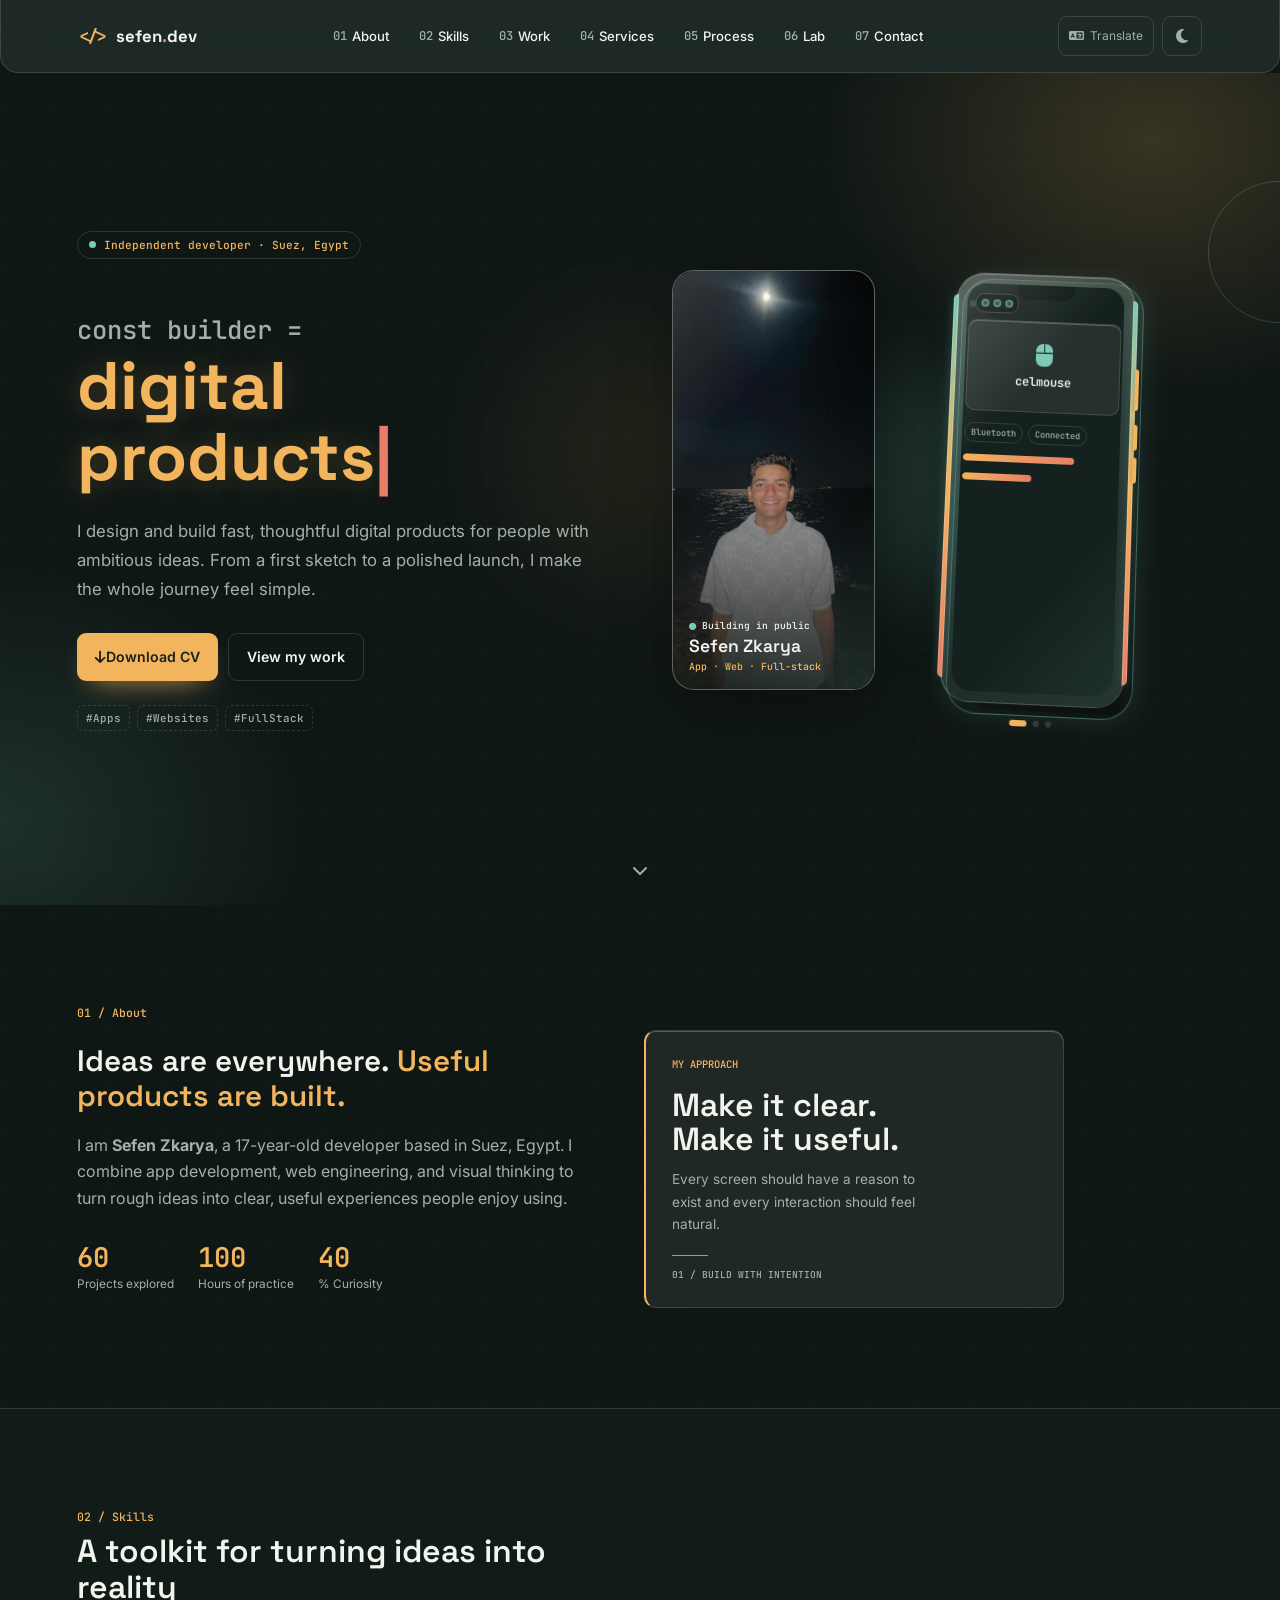
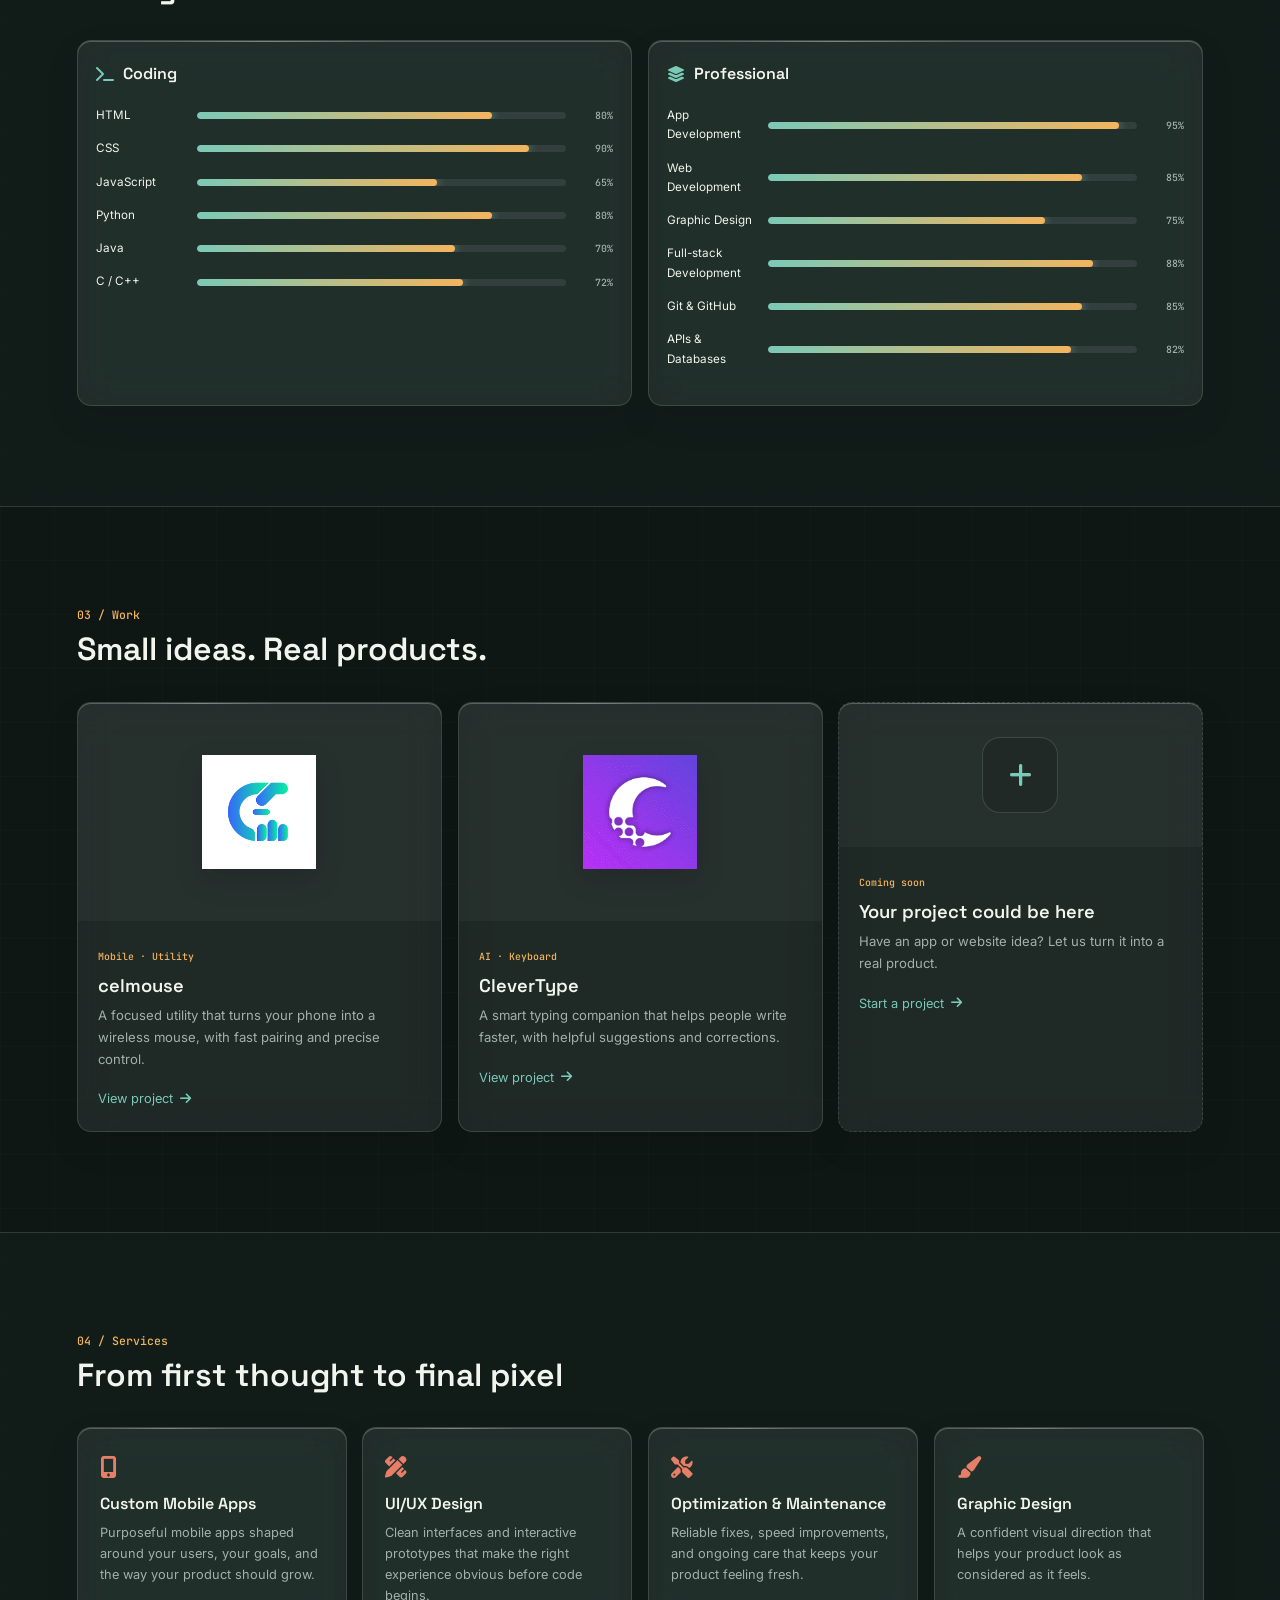
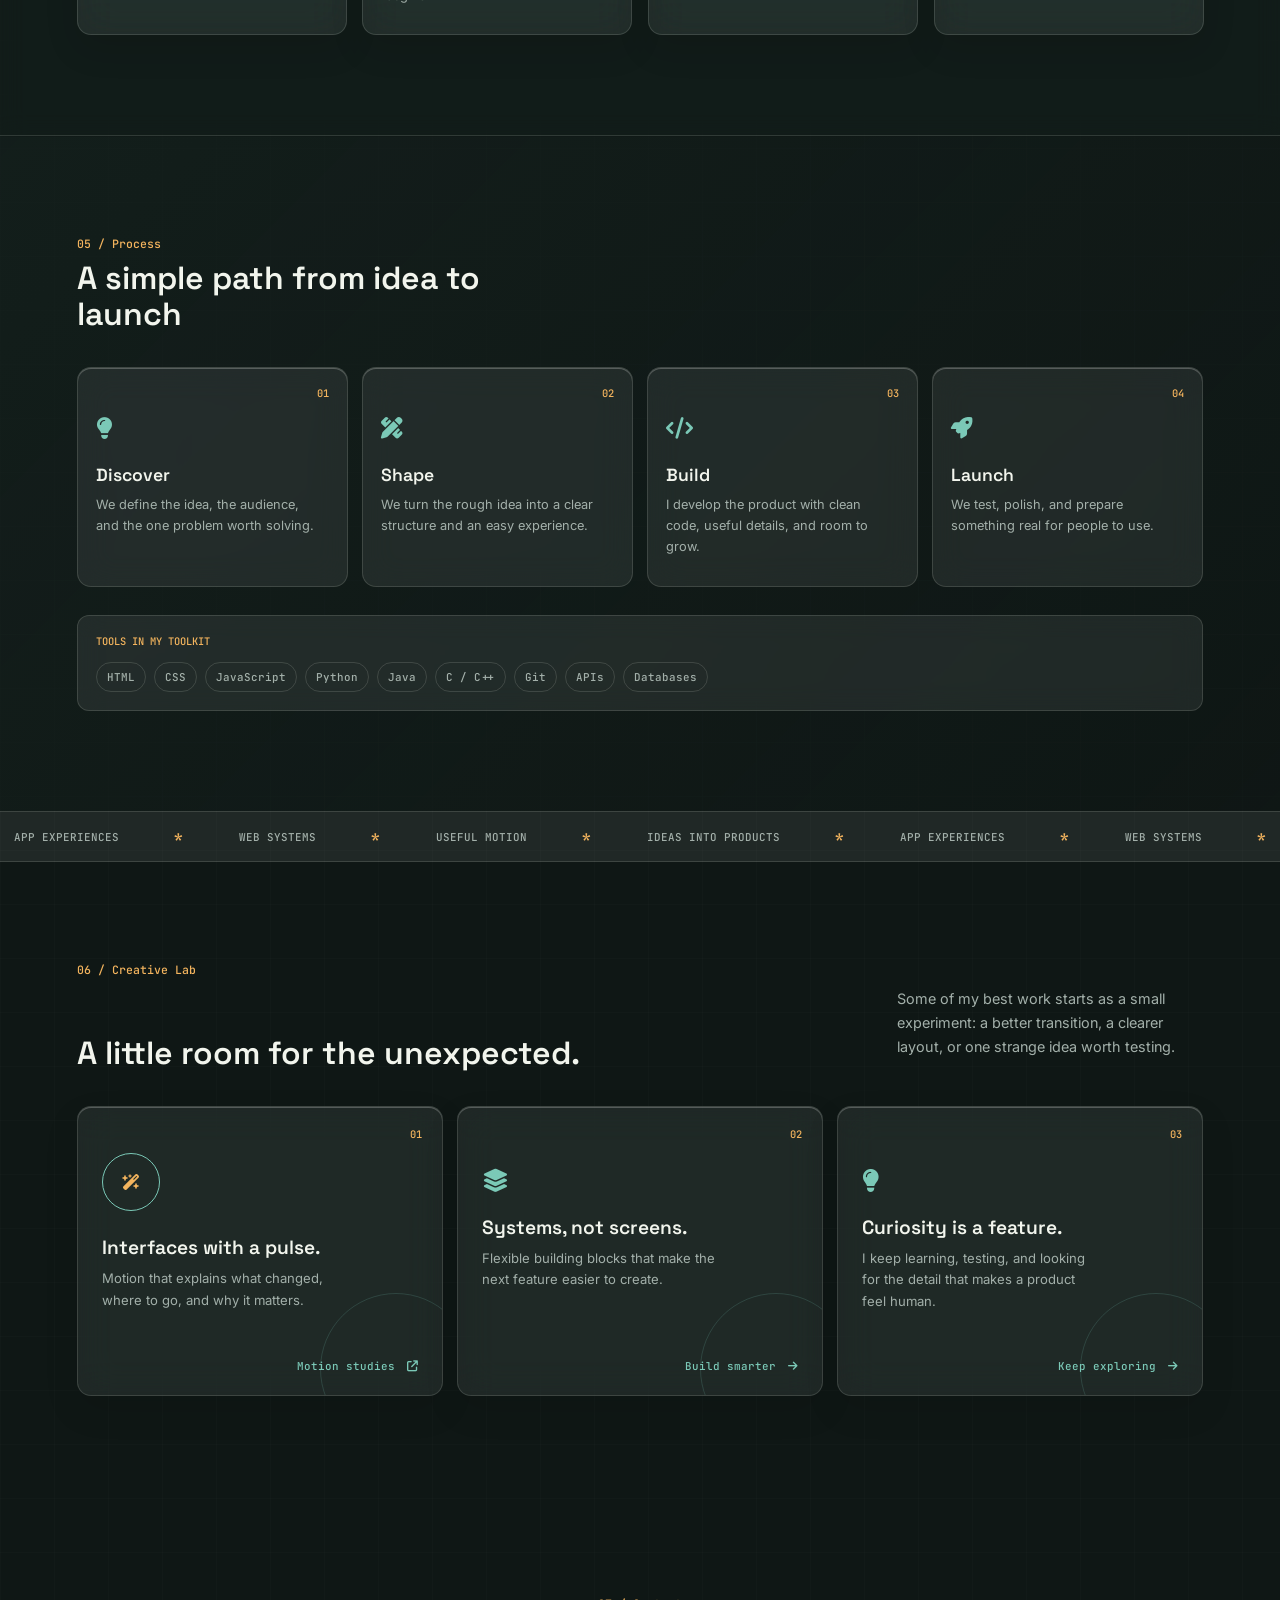
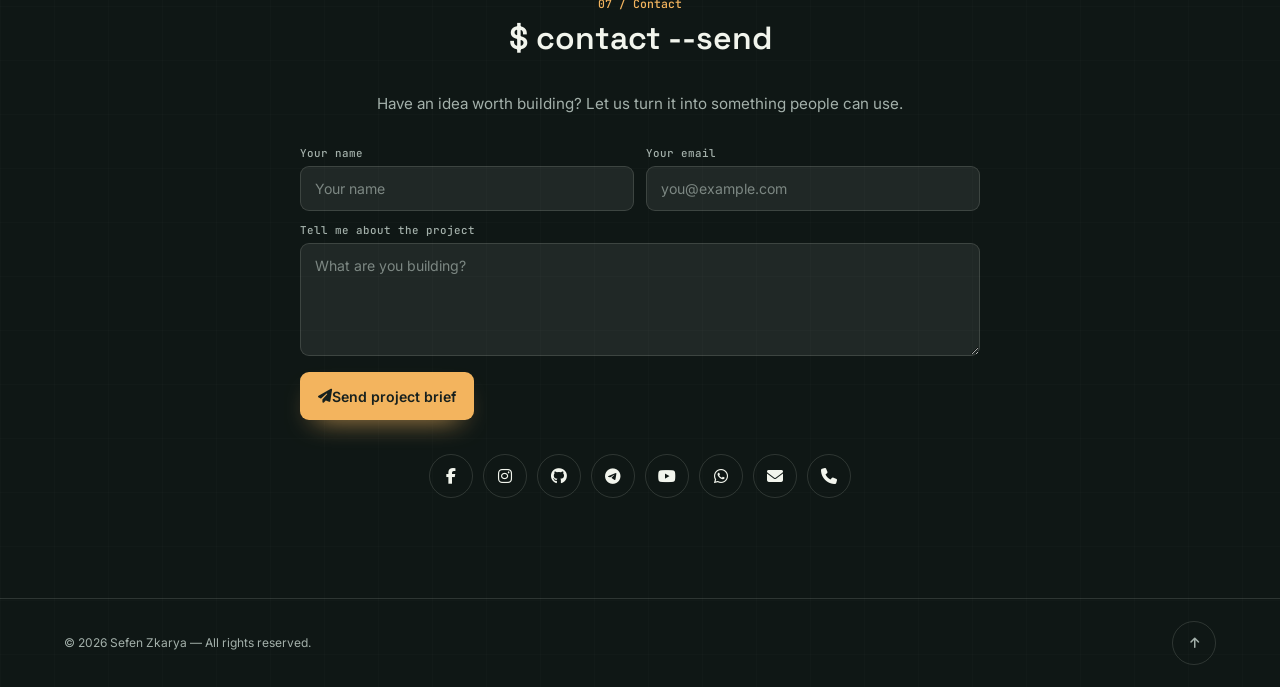
==== commit 145757aa: "Update index.html" ====
--- a/index.html
+++ b/index.html
@@ -6,7 +6,7 @@
 <title>Sefen Zkarya — App Developer</title>
 <meta name="description" content="Sefen Zkarya — Full-stack app and web developer creating useful digital products.">
 <link rel="preconnect" href="https://fonts.googleapis.com">
-<link href="https://fonts.googleapis.com/css2?family=Space+Grotesk:wght@500;600;700&family=Inter:wght@400;500;600&family=JetBrains+Mono:wght@400;500;600&display=swap" rel="stylesheet">
+<link href="https://fonts.googleapis.com/css2?family=Space+Grotesk:wght@500;600;700;800&family=Inter:wght@400;500;600;700&family=JetBrains+Mono:wght@400;500;600&display=swap" rel="stylesheet">
 <link href="https://cdnjs.cloudflare.com/ajax/libs/font-awesome/6.5.1/css/all.min.css" rel="stylesheet">
 <link rel="stylesheet" href="./style.css">
 <link rel="icon" href="./favicon.ico" type="image/x-icon">
@@ -134,6 +134,7 @@
 <main>
 <!-- HERO -->
 <section class="hero">
+<span class="hero-beam" aria-hidden="true"></span>
 <div class="hero-grid">
 <div class="hero-copy" data-reveal>
 <p class="eyebrow"><span class="pulse-dot"></span> Independent developer · Suez, Egypt</p>
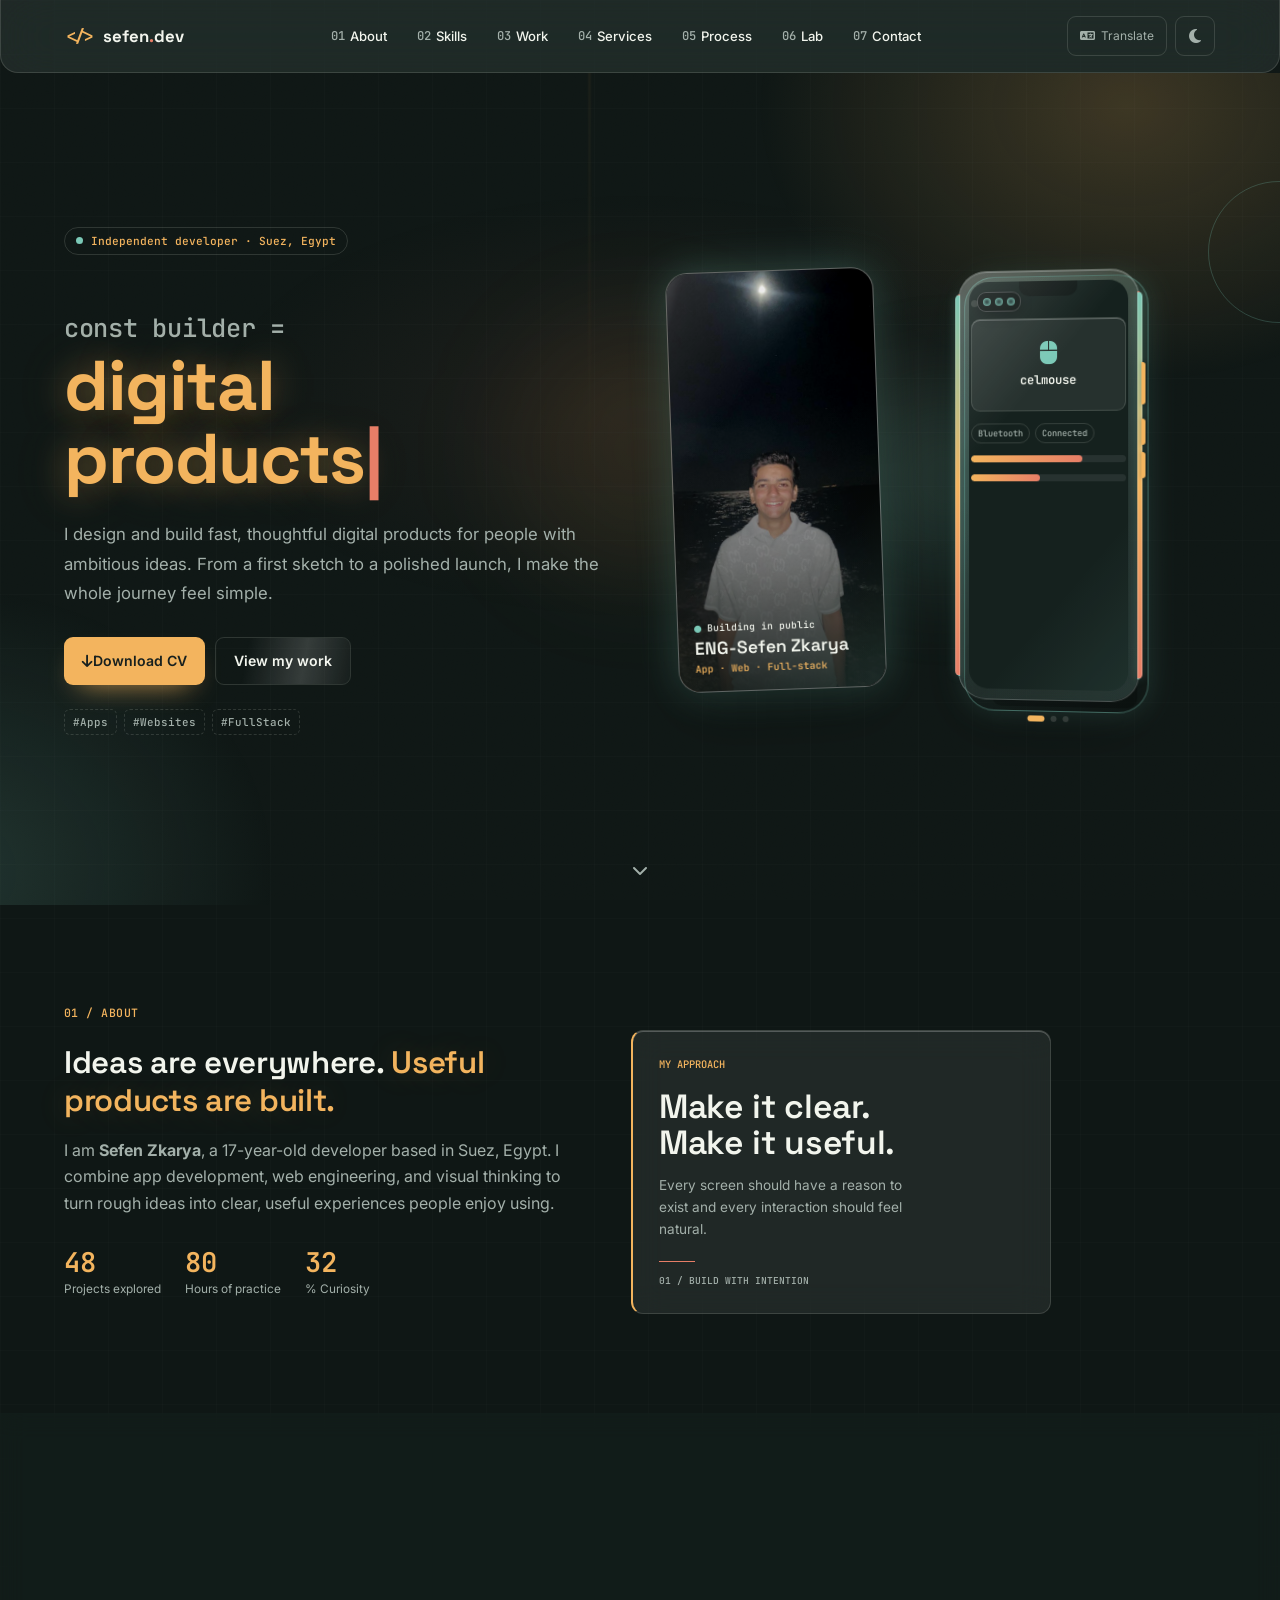
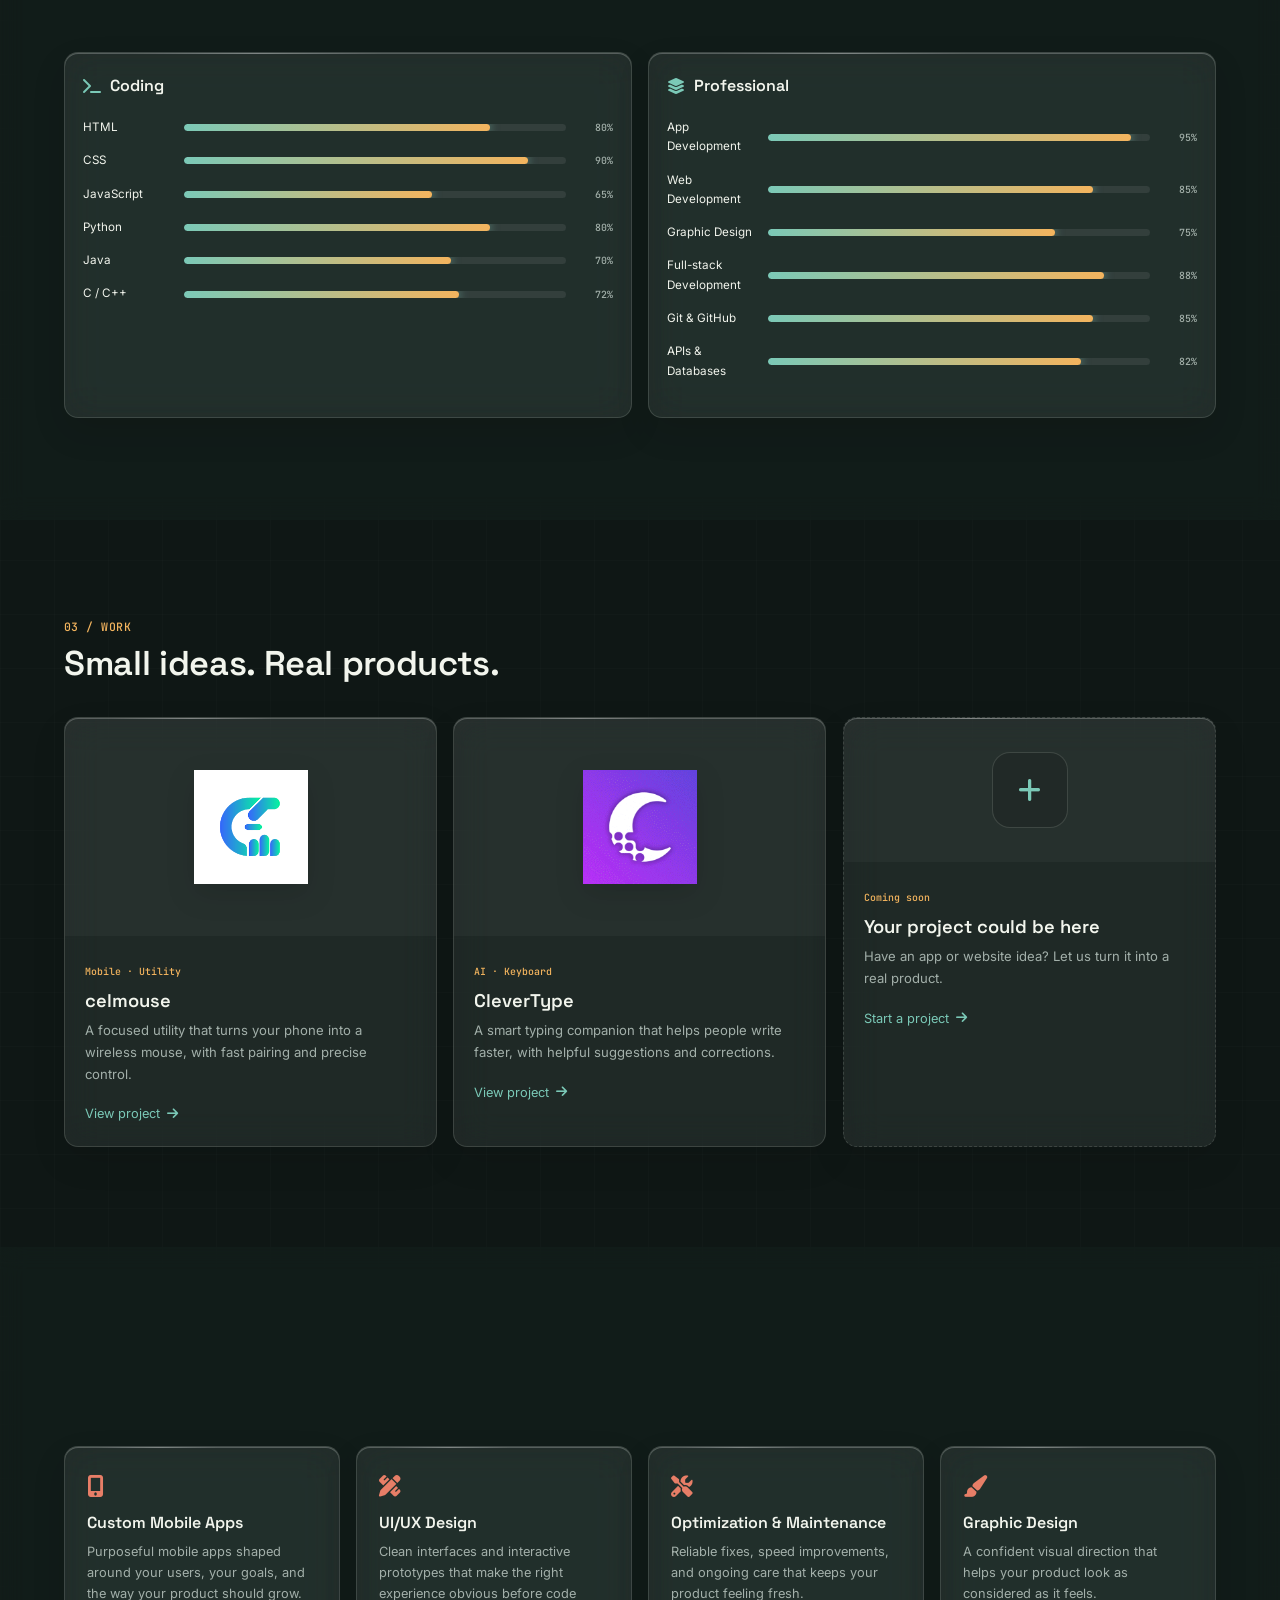
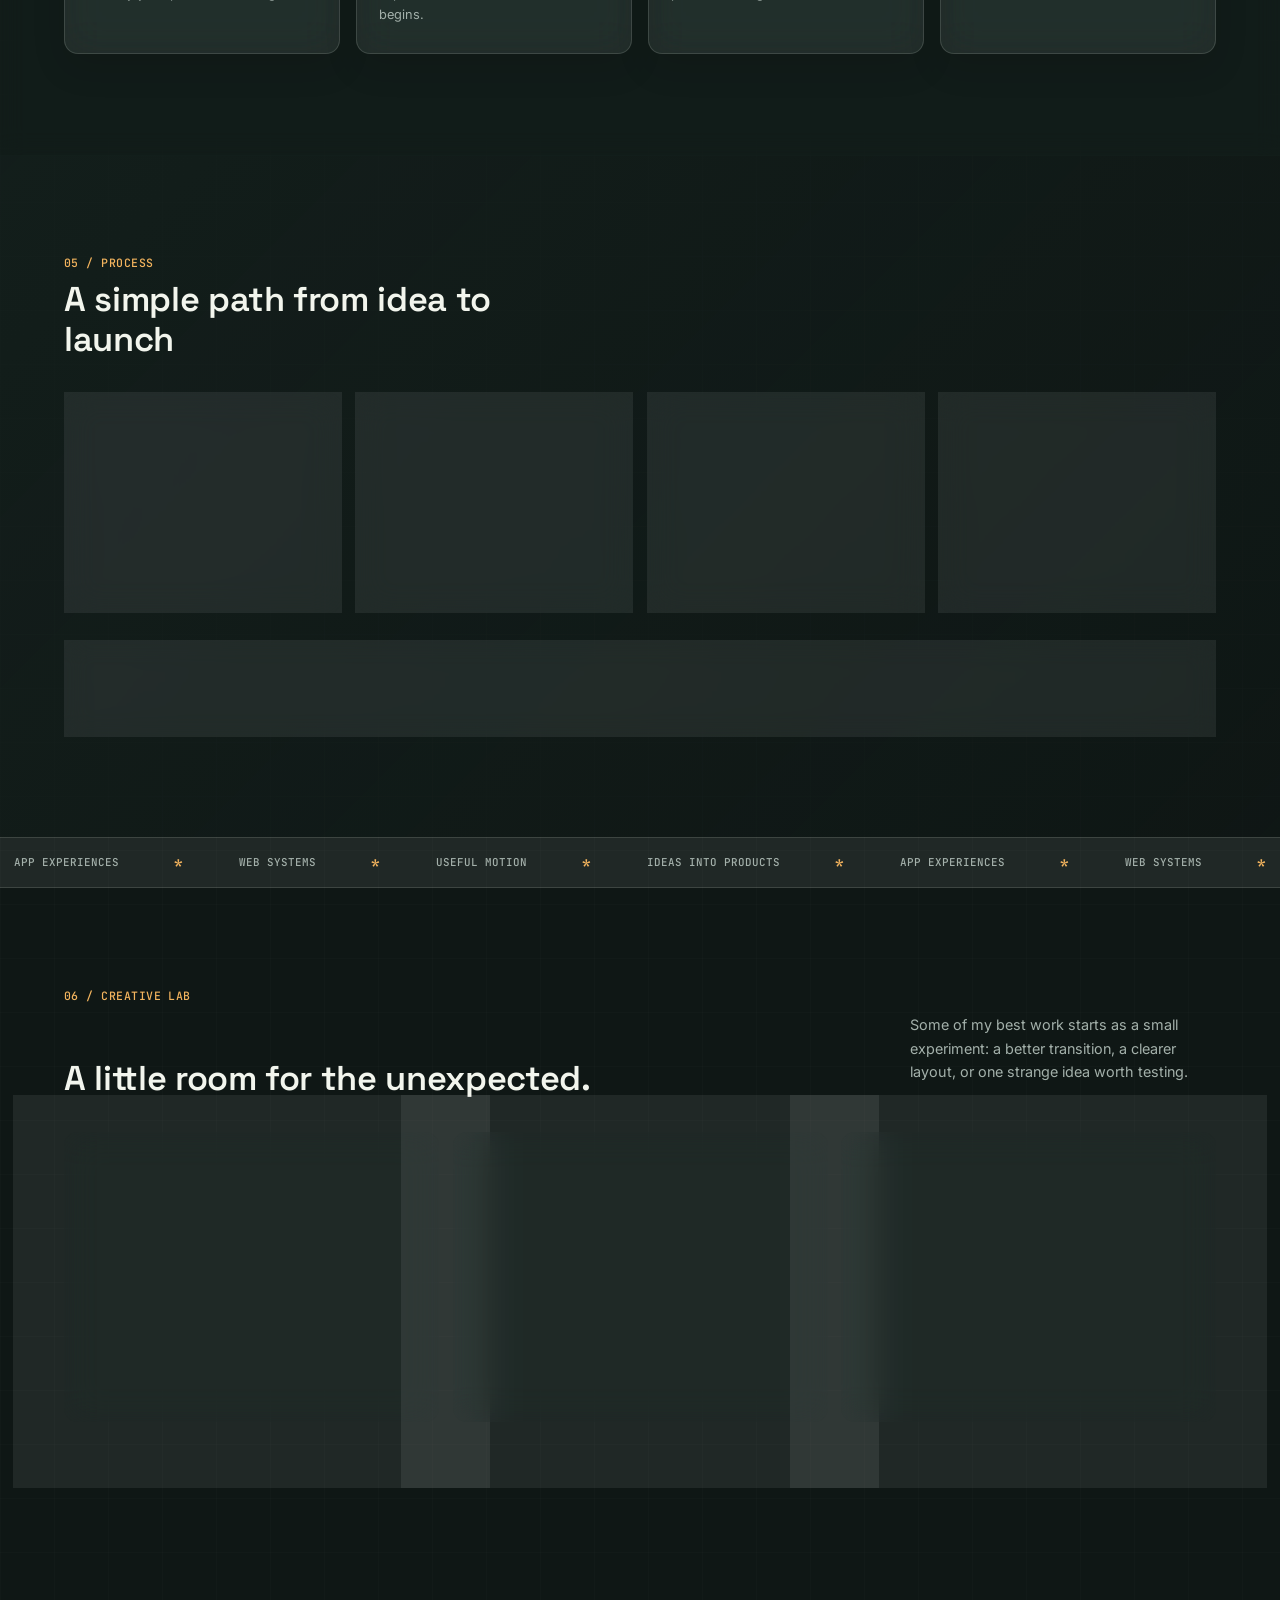
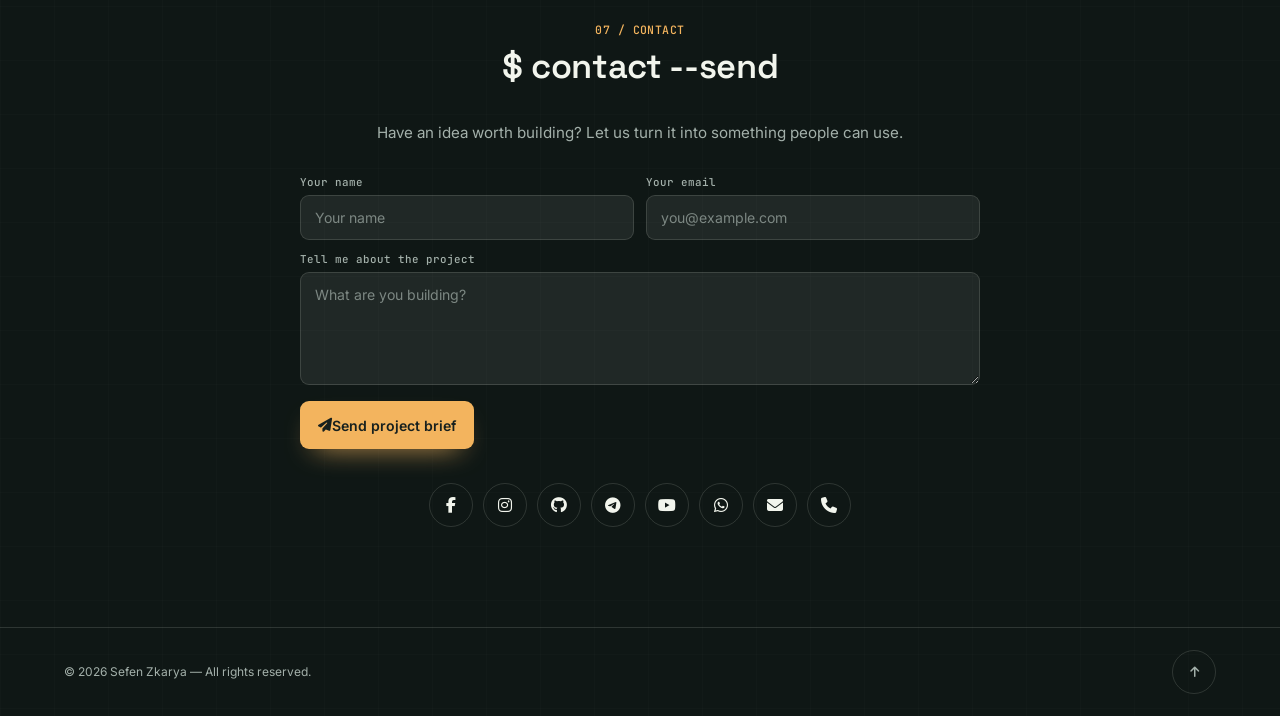
==== commit ca4402ef: "Update index.html" ====
--- a/index.html
+++ b/index.html
@@ -3,7 +3,7 @@
 <head>
 <meta charset="UTF-8">
 <meta name="viewport" content="width=device-width, initial-scale=1.0">
-<title>Sefen Zkarya — App Developer</title>
+<title>ENG/Sefen Zkarya — App Developer</title>
 <meta name="description" content="Sefen Zkarya — Full-stack app and web developer creating useful digital products.">
 <link rel="preconnect" href="https://fonts.googleapis.com">
 <link href="https://fonts.googleapis.com/css2?family=Space+Grotesk:wght@500;600;700;800&family=Inter:wght@400;500;600;700&family=JetBrains+Mono:wght@400;500;600&display=swap" rel="stylesheet">
@@ -160,7 +160,7 @@
 <div class="portrait-shade"></div>
 <div class="portrait-caption">
 <span class="portrait-status"><i class="fa-solid fa-circle"></i> Building in public</span>
-<strong>Sefen Zkarya</strong>
+<strong>ENG-Sefen Zkarya</strong>
 <span>App · Web · Full-stack</span>
 </div>
 </div>
--- a/style.css
+++ b/style.css
@@ -1,4 +1,4 @@
-﻿:root {
+:root {
   --bg: #0f1715;
   --bg-soft: #15211e;
   --glass: rgba(255, 255, 255, .075);
@@ -11,10 +11,21 @@
   --coral: #e77e67;
   --teal: #7bc9b7;
   --shadow: 0 24px 60px rgba(0, 0, 0, .28);
+  --glow-amber: 0 0 42px rgba(243, 180, 94, .35);
+  --glow-teal: 0 0 42px rgba(123, 201, 183, .3);
+  --glow-coral: 0 0 42px rgba(231, 126, 103, .3);
   --display: 'Space Grotesk', 'Segoe UI', sans-serif;
   --body: 'Inter', 'Segoe UI', sans-serif;
   --mono: 'JetBrains Mono', ui-monospace, monospace;
   --ease: cubic-bezier(.22, 1, .36, 1);
+  --ease-spring: cubic-bezier(.34, 1.56, .64, 1);
+  /* fluid type scale — clamps prevent the too-small/too-large jumps
+     that plain vw or fixed rem breakpoints cause on odd screen sizes */
+  --fs-hero: clamp(2.35rem, 6.6vw + .6rem, 4.4rem);
+  --fs-h2: clamp(1.55rem, 3.6vw + .6rem, 2.15rem);
+  --fs-about-h2: clamp(1.5rem, 3.2vw + .6rem, 1.95rem);
+  --fs-note: clamp(1.5rem, 3vw + .6rem, 2.1rem);
+  --space-section-x: clamp(20px, 5vw, 72px);
 }
 
 html.light {
@@ -30,8 +41,9 @@
 }
 
 * { box-sizing: border-box; margin: 0; padding: 0; }
-html { scroll-behavior: smooth; }
+html { scroll-behavior: smooth; -webkit-text-size-adjust: 100%; }
 body {
+  position: relative;
   min-width: 320px;
   overflow-x: hidden;
   color: var(--text);
@@ -39,9 +51,26 @@
   background-image: linear-gradient(rgba(255, 255, 255, .012) 1px, transparent 1px), linear-gradient(90deg, rgba(255, 255, 255, .012) 1px, transparent 1px);
   background-size: 54px 54px;
   font: 400 16px/1.65 var(--body);
+  text-rendering: optimizeLegibility;
+  -webkit-font-smoothing: antialiased;
+  -moz-osx-font-smoothing: grayscale;
   transition: background-color .35s var(--ease), color .35s var(--ease);
 }
 html.light body { background-image: linear-gradient(rgba(16, 24, 22, .025) 1px, transparent 1px), linear-gradient(90deg, rgba(16, 24, 22, .025) 1px, transparent 1px); }
+
+/* Fine film-grain layer: adds a premium, tactile finish to the flat
+   dark background without costing any extra image requests. */
+body::before {
+  content: '';
+  position: fixed;
+  inset: 0;
+  z-index: -2;
+  opacity: .05;
+  mix-blend-mode: overlay;
+  pointer-events: none;
+  background-image: url("data:image/svg+xml,%3Csvg xmlns='http://www.w3.org/2000/svg' width='140' height='140'%3E%3Cfilter id='n'%3E%3CfeTurbulence type='fractalNoise' baseFrequency='0.9' numOctaves='2' stitchTiles='stitch'/%3E%3C/filter%3E%3Crect width='100%25' height='100%25' filter='url(%23n)'/%3E%3C/svg%3E");
+}
+html.light body::before { opacity: .035; }
 img { display: block; max-width: 100%; }
 a { color: inherit; text-decoration: none; }
 ul { list-style: none; }
@@ -59,7 +88,8 @@
   align-items: center;
   justify-content: space-between;
   min-height: 68px;
-  padding: 12px 5vw;
+  padding: 12px var(--space-section-x);
+  padding-top: max(12px, env(safe-area-inset-top));
   border: 1px solid var(--line);
   border-top: 0;
   border-radius: 0 0 18px 18px;
@@ -80,7 +110,7 @@
   left: 0;
   display: flex;
   flex-direction: column;
-  padding: 10px 5vw 20px;
+  padding: 10px var(--space-section-x) 20px;
   border-bottom: 1px solid var(--line);
   background: var(--bg);
   transform: translateY(-130%);
@@ -93,9 +123,10 @@
 .nav-link:hover, .nav-link.active { color: var(--amber); }
 .topbar-actions { display: flex; align-items: center; gap: 8px; }
 .translate-toggle, .theme-toggle { display: grid; place-items: center; min-width: 40px; height: 40px; border: 1px solid var(--line); border-radius: 9px; color: var(--muted); transition: color .25s, border-color .25s, background .25s; }
-.translate-toggle { display: flex; gap: 6px; padding: 0 10px; font-size: .75rem; }
+.translate-toggle { gap: 6px; padding: 0; font-size: .75rem; }
+.translate-toggle span { display: none; }
 .translate-toggle:hover, .theme-toggle:hover { border-color: var(--amber); color: var(--amber); background: rgba(243, 180, 94, .1); }
-.translate-widget { position: absolute; top: 60px; right: 5vw; display: none; padding: 9px; border: 1px solid var(--line); border-radius: 9px; background: var(--glass-strong); box-shadow: var(--shadow); backdrop-filter: blur(20px); }
+.translate-widget { position: absolute; top: 60px; right: var(--space-section-x); display: none; padding: 9px; border: 1px solid var(--line); border-radius: 9px; background: var(--glass-strong); box-shadow: var(--shadow); backdrop-filter: blur(20px); }
 .translate-widget.open { display: block; }
 .goog-te-gadget { color: var(--muted) !important; font-size: .72rem !important; }
 .goog-te-gadget select { max-width: 150px; padding: 5px; border: 1px solid var(--line); color: var(--text); background: var(--bg-soft); }
@@ -107,37 +138,40 @@
 .menu-toggle.open span:nth-child(2) { opacity: 0; }
 .menu-toggle.open span:last-child { transform: translateY(-7px) rotate(-45deg); }
 
-.hero { position: relative; display: flex; align-items: center; min-height: calc(100svh - 68px); padding: 64px 5vw 82px; overflow: hidden; }
-.hero::before { content: ''; position: absolute; z-index: -1; inset: 0; background: radial-gradient(500px 380px at 90% 8%, rgba(243, 180, 94, .18), transparent 66%), radial-gradient(450px 380px at 0% 90%, rgba(123, 201, 183, .14), transparent 68%); animation: ambientShift 12s ease-in-out infinite alternate; }
+.hero { position: relative; display: flex; align-items: center; min-height: calc(100svh - 68px); padding: 48px var(--space-section-x) 64px; overflow: hidden; }
+.hero::before { content: ''; position: absolute; z-index: -1; inset: 0; background: radial-gradient(560px 420px at 88% 4%, rgba(243, 180, 94, .2), transparent 66%), radial-gradient(480px 420px at -4% 96%, rgba(123, 201, 183, .16), transparent 68%), radial-gradient(600px 300px at 50% 40%, rgba(231, 126, 103, .07), transparent 72%); animation: ambientShift 12s ease-in-out infinite alternate; }
 .hero::after { content: ''; position: absolute; z-index: -1; top: 13%; right: -70px; width: 140px; height: 140px; border: 1px solid rgba(123, 201, 183, .24); border-radius: 50%; animation: orbit 16s linear infinite; }
+.hero-beam { position: absolute; z-index: -1; top: -10%; left: 46%; width: 1px; height: 60%; background: linear-gradient(180deg, rgba(243, 180, 94, .3), transparent); filter: blur(1px); opacity: .6; pointer-events: none; }
+@media (min-width: 700px) { .hero { padding-top: 56px; } }
 .hero-grid { display: grid; width: 100%; gap: 48px; }
 .hero-copy { max-width: 620px; }
 .eyebrow { display: inline-flex; align-items: center; gap: 8px; margin-bottom: 22px; padding: 6px 11px; border: 1px solid var(--line); border-radius: 999px; color: var(--amber); font: 500 .7rem var(--mono); animation: riseIn .7s var(--ease) both; }
 .pulse-dot { width: 7px; height: 7px; border-radius: 50%; background: var(--teal); animation: pulse 2s infinite; }
-.hero-title { font: 700 3rem/1.05 var(--display); }
-.term-prefix { color: var(--muted); font: 500 .38em var(--mono); }
-.typing { color: var(--amber); text-shadow: 0 0 28px rgba(243, 180, 94, .24); }
+.hero-title { font-family: var(--display); font-size: var(--fs-hero); font-weight: 700; line-height: 1.04; letter-spacing: -.02em; }
+.term-prefix { color: var(--muted); font: 500 .36em var(--mono); letter-spacing: -.01em; }
+.typing { color: var(--amber); text-shadow: 0 0 34px rgba(243, 180, 94, .38), 0 0 70px rgba(243, 180, 94, .16); }
 .caret { color: var(--coral); animation: blink 1s step-end infinite; }
 .hero-sub { max-width: 52ch; margin: 24px 0 28px; color: var(--muted); font-size: 1rem; line-height: 1.75; animation: riseIn .8s .12s var(--ease) both; }
 .hero-actions { display: flex; flex-wrap: wrap; gap: 10px; animation: riseIn .8s .22s var(--ease) both; }
 .btn { display: inline-flex; align-items: center; justify-content: center; min-height: 48px; padding: 0 18px; border-radius: 9px; font-size: .88rem; font-weight: 600; transition: transform .25s var(--ease), box-shadow .25s, background .25s; }
-.btn-primary { color: #17201e; background: var(--amber); box-shadow: 0 12px 28px -15px var(--amber); }
+.btn-primary { position: relative; color: #17201e; background: var(--amber); box-shadow: 0 12px 28px -15px var(--amber); animation: ctaGlow 3.6s ease-in-out infinite; }
 .btn-primary:hover, .btn-ghost:hover { transform: translateY(-3px); }
-.btn-primary:hover { box-shadow: 0 16px 32px -14px var(--amber); }
-.btn-ghost { border: 1px solid var(--line); }
-.btn-ghost:hover { border-color: var(--teal); color: var(--teal); }
+.btn-primary:hover { box-shadow: 0 16px 36px -12px var(--amber), var(--glow-amber); animation-play-state: paused; }
+.btn-ghost { position: relative; overflow: hidden; border: 1px solid var(--line); }
+.btn-ghost::before { content: ''; position: absolute; inset: 0; background: linear-gradient(100deg, transparent 30%, rgba(255, 255, 255, .16) 50%, transparent 70%); background-size: 220% 100%; background-position: 220% 0; transition: background-position .6s var(--ease); pointer-events: none; }
+.btn-ghost:hover::before { background-position: -40% 0; }
+.btn-ghost:hover { border-color: var(--teal); color: var(--teal); box-shadow: 0 10px 26px -16px var(--teal); }
+@keyframes ctaGlow { 0%, 100% { box-shadow: 0 12px 28px -15px var(--amber); } 50% { box-shadow: 0 12px 34px -10px var(--amber); } }
+@media (prefers-reduced-motion: reduce) { .btn-primary { animation: none; } }
 .hero-tags { display: flex; flex-wrap: wrap; gap: 7px; margin-top: 24px; color: var(--muted); font: 500 .68rem var(--mono); animation: riseIn .8s .32s var(--ease) both; }
 .hero-tags span { padding: 5px 8px; border: 1px dashed var(--line); border-radius: 6px; transition: color .25s, border-color .25s, transform .25s; }
 .hero-tags span:hover { color: var(--teal); border-color: var(--teal); transform: translateY(-3px); }
 
 .hero-visual { position: relative; display: flex; align-items: center; justify-content: center; gap: 10px; min-height: 390px; perspective: 1100px; }
-.hero-visual::before { content: ''; position: absolute; width: 230px; height: 230px; border-radius: 50%; background: rgba(123, 201, 183, .13); filter: blur(42px); animation: haloPulse 5s ease-in-out infinite; }
-.phone-flight { position: relative; z-index: 2; display: grid; place-items: center; width: min(100%, 390px); height: 470px; transform-style: preserve-3d; animation: phoneFlight 6.5s ease-in-out infinite; }
-.phone-frame { position: relative; width: calc(42vw - 10px); max-width: 180px; height: 360px; padding: 10px; border: 1px solid rgba(255, 255, 255, .25); border-radius: 28px; background: linear-gradient(160deg, var(--glass-strong), var(--glass)); backdrop-filter: blur(20px) saturate(150%); -webkit-backdrop-filter: blur(20px) saturate(150%); }
-.phone-3d { transform-style: preserve-3d; transform: translate3d(0, var(--phone-y, 0px), 0) scale(var(--phone-scale, 1)) rotateX(var(--phone-rx, 0deg)) rotateY(var(--phone-ry, 0deg)) rotateZ(var(--phone-rz, 0deg)); will-change: transform; transition: transform .3s cubic-bezier(.2, .8, .2, 1); }
+.hero-visual::before { content: ''; position: absolute; width: 260px; height: 260px; border-radius: 50%; background: radial-gradient(circle, rgba(123, 201, 183, .22), rgba(123, 201, 183, .08) 55%, transparent 75%); filter: blur(38px); animation: haloPulse 5s ease-in-out infinite; }
 .phone-screen { width: 100%; height: 100%; overflow: hidden; border-radius: 19px; background: var(--bg-soft); }
 .app-slide { position: absolute; inset: 0; display: flex; flex-direction: column; gap: 12px; padding: 28px 12px 12px; opacity: 0; transform: scale(.97); transition: opacity .5s var(--ease), transform .5s var(--ease); }.app-slide.active { opacity: 1; transform: scale(1); }
-.app-topbar { display: flex; gap: 5px; }.app-topbar span { width: 7px; height: 7px; border-radius: 50%; background: var(--line); }.app-card { display: flex; flex-direction: column; align-items: center; gap: 8px; padding: 22px 10px; border: 1px solid var(--line); border-radius: 9px; background: var(--glass); text-align: center; }.app-card i { color: var(--teal); font-size: 1.45rem; }.app-card p { font: 600 .76rem var(--mono); }.app-row { display: flex; gap: 5px; }.chip { padding: 3px 6px; border: 1px solid var(--line); border-radius: 999px; color: var(--muted); font: 500 .54rem var(--mono); }.app-bar { position: relative; height: 7px; overflow: hidden; border-radius: 5px; background: var(--surface-soft); }.app-bar::after { content: ''; position: absolute; inset: 0; width: var(--w); border-radius: 5px; background: linear-gradient(90deg, var(--amber), var(--coral)); }.phone-dots { position: absolute; bottom: -22px; left: 50%; display: flex; gap: 6px; transform: translateX(-50%); }.phone-dots span { width: 6px; height: 6px; border-radius: 4px; background: var(--line); transition: width .3s, background .3s; }.phone-dots span.active { width: 17px; background: var(--amber); }
+.app-topbar { display: flex; gap: 5px; }.app-topbar span { width: 7px; height: 7px; border-radius: 50%; background: var(--line); }.app-card { display: flex; flex-direction: column; align-items: center; gap: 8px; padding: 22px 10px; border: 1px solid var(--line); border-radius: 9px; background: var(--glass); text-align: center; }.app-card i { color: var(--teal); font-size: 1.45rem; }.app-card p { font: 600 .76rem var(--mono); }.app-row { display: flex; gap: 5px; }.chip { padding: 3px 6px; border: 1px solid var(--line); border-radius: 999px; color: var(--muted); font: 500 .54rem var(--mono); }.app-bar { position: relative; height: 7px; overflow: hidden; border-radius: 5px; background: rgba(255, 255, 255, .08); }.app-bar::after { content: ''; position: absolute; inset: 0; width: var(--w); border-radius: 5px; background: linear-gradient(90deg, var(--amber), var(--coral)); }.phone-dots { position: absolute; bottom: -22px; left: 50%; display: flex; gap: 6px; transform: translateX(-50%); }.phone-dots span { width: 6px; height: 6px; border-radius: 4px; background: var(--line); transition: width .3s, background .3s; }.phone-dots span.active { width: 17px; background: var(--amber); }
 .portrait-card, .phone-frame { box-shadow: var(--shadow), inset 0 1px 0 var(--shine); }
 .portrait-card { position: relative; z-index: 1; width: calc(58vw - 10px); max-width: 230px; height: 320px; overflow: hidden; border: 1px solid rgba(255, 255, 255, .28); border-radius: 22px; background: var(--glass); transform: rotate(-2deg); animation: portraitFloat 7s ease-in-out infinite; isolation: isolate; }
 .portrait-card::before { content: ''; position: absolute; z-index: 2; top: -35%; left: -70%; width: 45%; height: 170%; background: linear-gradient(90deg, transparent, rgba(255, 255, 255, .3), transparent); transform: rotate(18deg); animation: shine 7s 1s ease-in-out infinite; }
@@ -159,14 +193,14 @@
 .phone-camera { position: absolute; z-index: 3; top: 20px; left: 18px; display: flex; gap: 4px; padding: 5px; border: 1px solid rgba(255, 255, 255, .2); border-radius: 9px; background: rgba(10, 16, 15, .82); box-shadow: 0 4px 12px rgba(0, 0, 0, .3); transform: translateZ(5px); }
 .phone-camera i { display: block; width: 8px; height: 8px; border: 1px solid rgba(123, 201, 183, .65); border-radius: 50%; background: #172b2a; box-shadow: inset 0 0 3px var(--teal); }
 .phone-notch { position: absolute; z-index: 2; top: 10px; left: 50%; width: 58px; height: 15px; border-radius: 0 0 10px 10px; background: var(--bg); transform: translateX(-50%); }.phone-screen { width: 100%; height: 100%; overflow: hidden; border-radius: 19px; background: var(--bg-soft); }
-.app-slide { position: absolute; inset: 0; display: flex; flex-direction: column; gap: 12px; padding: 28px 12px 12px; opacity: 0; transform: scale(.97); transition: opacity .5s var(--ease), transform .5s var(--ease); }.app-slide.active { opacity: 1; transform: scale(1); }.app-topbar { display: flex; gap: 5px; }.app-topbar span { width: 7px; height: 7px; border-radius: 50%; background: var(--line); }.app-card { display: flex; flex-direction: column; align-items: center; gap: 8px; padding: 22px 10px; border: 1px solid var(--line); border-radius: 9px; background: var(--glass); box-shadow: inset 0 1px 0 var(--shine); text-align: center; }.app-card i { color: var(--teal); font-size: 1.45rem; }.app-card p { font: 600 .76rem var(--mono); }.app-row { display: flex; gap: 5px; }.chip { padding: 3px 6px; border: 1px solid var(--line); border-radius: 999px; color: var(--muted); font: 500 .54rem var(--mono); }.app-bar { position: relative; height: 7px; overflow: hidden; border-radius: 5px; background: var(--surface-soft); }.app-bar::after { content: ''; position: absolute; inset: 0; width: var(--w); border-radius: 5px; background: linear-gradient(90deg, var(--amber), var(--coral)); }.phone-dots { position: absolute; bottom: -22px; left: 50%; display: flex; gap: 6px; transform: translateX(-50%); }.phone-dots span { width: 6px; height: 6px; border-radius: 4px; background: var(--line); transition: width .3s, background .3s; }.phone-dots span.active { width: 17px; background: var(--amber); }
+.app-slide { position: absolute; inset: 0; display: flex; flex-direction: column; gap: 12px; padding: 28px 12px 12px; opacity: 0; transform: scale(.97); transition: opacity .5s var(--ease), transform .5s var(--ease); }.app-slide.active { opacity: 1; transform: scale(1); }.app-topbar { display: flex; gap: 5px; }.app-topbar span { width: 7px; height: 7px; border-radius: 50%; background: var(--line); }.app-card { display: flex; flex-direction: column; align-items: center; gap: 8px; padding: 22px 10px; border: 1px solid var(--line); border-radius: 9px; background: var(--glass); box-shadow: inset 0 1px 0 var(--shine); text-align: center; }.app-card i { color: var(--teal); font-size: 1.45rem; }.app-card p { font: 600 .76rem var(--mono); }.app-row { display: flex; gap: 5px; }.chip { padding: 3px 6px; border: 1px solid var(--line); border-radius: 999px; color: var(--muted); font: 500 .54rem var(--mono); }.app-bar { position: relative; height: 7px; overflow: hidden; border-radius: 5px; background: rgba(255, 255, 255, .08); }.app-bar::after { content: ''; position: absolute; inset: 0; width: var(--w); border-radius: 5px; background: linear-gradient(90deg, var(--amber), var(--coral)); }.phone-dots { position: absolute; bottom: -22px; left: 50%; display: flex; gap: 6px; transform: translateX(-50%); }.phone-dots span { width: 6px; height: 6px; border-radius: 4px; background: var(--line); transition: width .3s, background .3s; }.phone-dots span.active { width: 17px; background: var(--amber); }
 .scroll-cue { position: absolute; bottom: 22px; left: 50%; color: var(--muted); font-size: 1rem; animation: bob 2s ease-in-out infinite; transform: translateX(-50%); }
 
-.section { padding: 84px 5vw; }.section.alt { border-top: 1px solid var(--line); border-bottom: 1px solid var(--line); background: rgba(21, 33, 30, .56); backdrop-filter: blur(12px); -webkit-backdrop-filter: blur(12px); }.section-eyebrow { margin-bottom: 10px; color: var(--amber); font: 500 .72rem var(--mono); }.section-title { max-width: 24ch; margin-bottom: 34px; font: 600 2rem/1.12 var(--display); }
-.about-grid { display: grid; gap: 38px; max-width: 1000px; }.about-copy h2 { margin-bottom: 18px; font: 600 1.85rem/1.18 var(--display); }.accent { color: var(--amber); }.about-copy > p { max-width: 60ch; margin-bottom: 28px; color: var(--muted); }.about-stats { display: flex; flex-wrap: wrap; gap: 24px; }.stat h3 { color: var(--amber); font: 600 1.7rem var(--mono); }.stat p { margin: 0; color: var(--muted); font-size: .74rem; }.about-note { max-width: 420px; padding: 26px; border: 1px solid var(--line); border-left: 2px solid var(--amber); border-radius: 12px; background: var(--glass); box-shadow: inset 0 1px 0 var(--shine); backdrop-filter: blur(16px); }.note-label, .note-meta { display: block; color: var(--amber); font: 500 .65rem var(--mono); text-transform: uppercase; }.about-note strong { display: block; margin: 18px 0 12px; font: 600 2rem/1.05 var(--display); }.about-note p { max-width: 30ch; color: var(--muted); font-size: .85rem; }.note-line { display: block; width: 36px; height: 1px; margin: 20px 0 12px; background: var(--coral); }.note-meta { color: var(--muted); font-size: .6rem; }
+.section { padding: clamp(56px, 9vw, 100px) var(--space-section-x); }.section.alt { border-top: 1px solid var(--line); border-bottom: 1px solid var(--line); background: rgba(21, 33, 30, .56); backdrop-filter: blur(12px); -webkit-backdrop-filter: blur(12px); }.section-eyebrow { margin-bottom: 10px; color: var(--amber); font: 500 .72rem var(--mono); letter-spacing: .04em; text-transform: uppercase; }.section-title { max-width: 24ch; margin-bottom: 34px; font-family: var(--display); font-size: var(--fs-h2); font-weight: 600; line-height: 1.14; letter-spacing: -.01em; }
+.about-grid { display: grid; gap: 38px; max-width: 1000px; }.about-copy h2 { margin-bottom: 18px; font-family: var(--display); font-size: var(--fs-about-h2); font-weight: 600; line-height: 1.2; letter-spacing: -.01em; }.accent { color: var(--amber); text-shadow: 0 0 30px rgba(243, 180, 94, .22); }.about-copy > p { max-width: 60ch; margin-bottom: 28px; color: var(--muted); }.about-stats { display: flex; flex-wrap: wrap; gap: 24px; }.stat h3 { color: var(--amber); font: 600 1.7rem var(--mono); }.stat p { margin: 0; color: var(--muted); font-size: .74rem; }.about-note { max-width: 420px; padding: 26px; border: 1px solid var(--line); border-left: 2px solid var(--amber); border-radius: 12px; background: var(--glass); box-shadow: inset 0 1px 0 var(--shine); backdrop-filter: blur(16px); }.note-label, .note-meta { display: block; color: var(--amber); font: 500 .65rem var(--mono); text-transform: uppercase; }.about-note strong { display: block; margin: 18px 0 12px; font-family: var(--display); font-size: var(--fs-note); font-weight: 600; line-height: 1.08; letter-spacing: -.01em; }.about-note p { max-width: 30ch; color: var(--muted); font-size: .85rem; }.note-line { display: block; width: 36px; height: 1px; margin: 20px 0 12px; background: var(--coral); }.note-meta { color: var(--muted); font-size: .6rem; }
 .skills-grid, .projects-grid, .services-grid { display: grid; gap: 16px; }.skill-panel, .project-card, .service-card { position: relative; overflow: hidden; border: 1px solid var(--line); border-radius: 14px; background: var(--glass); box-shadow: inset 0 1px 0 var(--shine), 0 14px 34px rgba(0, 0, 0, .1); backdrop-filter: blur(18px) saturate(140%); -webkit-backdrop-filter: blur(18px) saturate(140%); }.skill-panel::before, .project-card::before, .service-card::before { content: ''; position: absolute; top: 0; left: 12%; width: 44%; height: 1px; background: linear-gradient(90deg, transparent, var(--shine), transparent); }.skill-panel { padding: 22px 18px; }.skill-panel h3 { display: flex; align-items: center; gap: 9px; margin-bottom: 22px; font: 600 1rem var(--display); }.skill-panel h3 i { color: var(--teal); }.meter-list li { display: grid; grid-template-columns: 92px 1fr 38px; align-items: center; gap: 9px; margin-bottom: 14px; }.meter-label { font-size: .73rem; }.meter-pct { color: var(--muted); text-align: right; font: 500 .62rem var(--mono); }.meter { position: relative; height: 7px; overflow: hidden; border-radius: 5px; background: rgba(255, 255, 255, .08); }.meter::after { content: ''; position: absolute; inset: 0; width: 0; border-radius: 5px; background: linear-gradient(90deg, var(--teal), var(--amber)); transition: width 1.1s var(--ease); }.meter.filled::after { width: calc(var(--lvl) * 1%); }
 .project-card, .service-card { transition: transform .3s var(--ease), border-color .3s, box-shadow .3s; }.project-card:hover, .service-card:hover { transform: translateY(-5px); border-color: var(--amber); box-shadow: 0 22px 44px rgba(0, 0, 0, .18), 0 0 0 1px rgba(243, 180, 94, .08); }.project-media { display: grid; place-items: center; padding: 34px; background: rgba(255, 255, 255, .035); }.device-frame { display: grid; place-items: center; width: 76px; height: 76px; border: 1px solid var(--line); border-radius: 18px; background: rgba(0, 0, 0, .12); }.device-icon { color: var(--teal); font-size: 1.65rem; }.project-body { padding: 20px; }.project-tag { color: var(--amber); font: 500 .62rem var(--mono); }.project-body h3 { margin: 7px 0 8px; font: 600 1.15rem var(--display); }.project-body p { margin-bottom: 14px; color: var(--muted); font-size: .82rem; }.link-arrow { display: inline-flex; align-items: center; gap: 7px; color: var(--teal); font-size: .8rem; }.link-arrow i { transition: transform .25s; }.project-card:hover .link-arrow i { transform: translateX(4px); }.project-card.soon { border-style: dashed; }.service-card { padding: 24px 20px; }.service-card i { margin-bottom: 14px; color: var(--coral); font-size: 1.35rem; }.service-card h3 { margin-bottom: 8px; font: 600 1rem var(--display); }.service-card p { color: var(--muted); font-size: .8rem; }
-.contact-section { text-align: center; }.contact-section .section-eyebrow, .contact-section .section-title { margin-right: auto; margin-left: auto; }.contact-sub { margin-bottom: 30px; color: var(--muted); font-size: .95rem; }.social-links { display: flex; flex-wrap: wrap; justify-content: center; gap: 10px; }.social-icon, .to-top { display: grid; place-items: center; width: 44px; height: 44px; border: 1px solid var(--line); border-radius: 50%; transition: transform .25s var(--ease), border-color .25s, color .25s, background .25s; }.social-icon:hover, .to-top:hover { transform: translateY(-3px); border-color: var(--amber); color: var(--amber); background: rgba(243, 180, 94, .1); }.site-footer { display: flex; align-items: center; justify-content: space-between; padding: 22px 5vw; border-top: 1px solid var(--line); color: var(--muted); font-size: .75rem; }
+.contact-section { text-align: center; }.contact-section .section-eyebrow, .contact-section .section-title { margin-right: auto; margin-left: auto; }.contact-sub { margin-bottom: 30px; color: var(--muted); font-size: .95rem; }.social-links { display: flex; flex-wrap: wrap; justify-content: center; gap: 10px; }.social-icon, .to-top { display: grid; place-items: center; width: 44px; height: 44px; border: 1px solid var(--line); border-radius: 50%; transition: transform .25s var(--ease), border-color .25s, color .25s, background .25s; }.social-icon:hover, .to-top:hover { transform: translateY(-3px); border-color: var(--amber); color: var(--amber); background: rgba(243, 180, 94, .1); }.site-footer { display: flex; align-items: center; justify-content: space-between; padding: 22px var(--space-section-x); padding-bottom: max(22px, env(safe-area-inset-bottom)); border-top: 1px solid var(--line); color: var(--muted); font-size: .75rem; }
 [data-reveal] { opacity: 0; transform: translateY(18px); transition: opacity .7s var(--ease), transform .7s var(--ease); }[data-reveal].in { opacity: 1; transform: translateY(0); }a:focus-visible, button:focus-visible { outline: 2px solid var(--amber); outline-offset: 3px; border-radius: 4px; }
 
 @keyframes glassDrop { from { opacity: 0; transform: translateY(-18px); } to { opacity: 1; transform: translateY(0); } }
@@ -182,17 +216,31 @@
 @keyframes shine { 0%, 55%, 100% { left: -70%; } 75% { left: 135%; } }
 
 @media (min-width: 700px) {
-  .topbar { padding-right: 6vw; padding-left: 6vw; }
+  .topbar { padding-right: var(--space-section-x); padding-left: var(--space-section-x); }
   .navbar { position: static; display: flex; flex-direction: row; gap: 22px; padding: 0; border: 0; background: none; transform: none; opacity: 1; }
   .nav-link { justify-content: flex-start; gap: 5px; padding: 0; border: 0; }
-  .nav-link span { font-size: .82rem; }.menu-toggle { display: none; }.translate-widget { right: 6vw; }
-  .hero { padding: 72px 6vw 90px; }.hero-grid { grid-template-columns: 1fr 1fr; align-items: center; gap: 5vw; }.hero-visual { min-height: 520px; }.phone-flight { height: 530px; }.portrait-card { width: 230px; height: 390px; }.phone-frame { width: 180px; height: 370px; }.section { padding: 100px 6vw; }.about-grid { grid-template-columns: 1.1fr .9fr; align-items: center; }.skills-grid { grid-template-columns: 1fr 1fr; }.projects-grid { grid-template-columns: repeat(3, 1fr); }.services-grid { grid-template-columns: repeat(2, 1fr); }
-}
-@media (min-width: 1050px) {.topbar { padding-top: 16px; padding-bottom: 16px; }.navbar { gap: 30px; }.hero-title { font-size: 4.2rem; }.hero-sub { font-size: 1.05rem; }.hero-visual { gap: 18px; }.portrait-card { width: 270px; height: 420px; }.phone-frame { width: 210px; height: 430px; }.services-grid { grid-template-columns: repeat(4, 1fr); }.service-card { padding: 28px 22px; }}
+  .nav-link span { font-size: .82rem; }.menu-toggle { display: none; }.translate-widget { right: var(--space-section-x); }
+  .translate-toggle { display: flex; min-width: auto; padding: 0 12px; }.translate-toggle span { display: inline; }
+  .hero { padding: 72px var(--space-section-x) 90px; }.hero-grid { grid-template-columns: 1fr 1fr; align-items: center; gap: 5vw; }.hero-visual { min-height: 520px; }.phone-flight { height: 530px; }.portrait-card { width: 230px; height: 390px; }.phone-frame { width: 180px; height: 370px; }.about-grid { grid-template-columns: 1.1fr .9fr; align-items: center; }.skills-grid { grid-template-columns: 1fr 1fr; }.projects-grid { grid-template-columns: repeat(3, 1fr); }.services-grid { grid-template-columns: repeat(2, 1fr); }
+}
+@media (min-width: 1050px) {.topbar { padding-top: 16px; padding-bottom: 16px; }.navbar { gap: 30px; }.hero-sub { font-size: 1.05rem; }.hero-visual { gap: 18px; }.portrait-card { width: 270px; height: 420px; }.phone-frame { width: 210px; height: 430px; }.services-grid { grid-template-columns: repeat(4, 1fr); }.service-card { padding: 28px 22px; }}
 @media (max-width: 850px) { .hero-visual { flex-direction: column; }.phone-flight { width: min(100%, 390px); flex: 0 0 auto; } }
-@media (max-width: 380px) {.hero-title { font-size: 2.65rem; }.hero-visual { gap: 7px; }.portrait-card { width: 54vw; height: 290px; }.phone-frame { width: 40vw; height: 315px; }.phone-flight { height: 360px; }.translate-toggle { width: 40px; padding: 0; }.translate-toggle span { display: none; }.hero-actions .btn { width: 100%; }.meter-list li { grid-template-columns: 86px 1fr 35px; }}
-
+@media (max-width: 380px) {.hero-visual { gap: 7px; }.portrait-card { width: 54vw; height: 290px; }.phone-frame { width: 40vw; height: 315px; }.phone-flight { height: 360px; }.hero-actions .btn { width: 100%; }.meter-list li { grid-template-columns: 86px 1fr 35px; }}
+/* Short/landscape PHONES specifically: the hero was overflowing
+   viewport height there, hiding the scroll cue — trim it down.
+   The extra (pointer: coarse) check keeps this from ever firing on
+   a desktop browser window that's simply not maximized or is zoomed in. */
+@media (max-height: 500px) and (orientation: landscape) and (pointer: coarse) {
+  .hero { min-height: auto; padding-top: 90px; padding-bottom: 40px; }
+  .hero-grid { gap: 24px; }
+  .hero-visual { min-height: 220px; }
+  .phone-flight, .portrait-card { display: none; }
+  .scroll-cue { display: none; }
+}
 body::after { content: ''; position: fixed; z-index: -1; top: var(--pointer-y, 50%); left: var(--pointer-x, 50%); width: 260px; height: 260px; pointer-events: none; border-radius: 50%; background: rgba(243, 180, 94, .07); filter: blur(55px); transform: translate(-50%, -50%); transition: top .25s ease-out, left .25s ease-out; }
+/* Touch devices: a cursor spotlight for a pointer that never moves just
+   sits stuck in one corner — turn it off there and save the battery. */
+@media (hover: none), (pointer: coarse) { body::after { display: none; } }
 .signal-strip { overflow: hidden; padding: 15px 0; border-top: 1px solid var(--line); border-bottom: 1px solid var(--line); background: var(--glass); color: var(--muted); font: 500 .68rem var(--mono); }
 .signal-track { display: flex; align-items: center; justify-content: space-around; min-width: 850px; gap: 28px; animation: signalMove 28s linear infinite; white-space: nowrap; }
 .signal-track b { color: var(--amber); font-size: .9rem; }
@@ -203,7 +251,7 @@
 .lab-grid { display: grid; gap: 14px; }
 .lab-card { position: relative; min-height: 230px; padding: 24px; overflow: hidden; border: 1px solid var(--line); border-radius: 14px; background: var(--glass); box-shadow: inset 0 1px 0 var(--shine), 0 14px 34px rgba(0, 0, 0, .1); backdrop-filter: blur(18px) saturate(140%); -webkit-backdrop-filter: blur(18px) saturate(140%); transition: transform .35s var(--ease), border-color .35s, box-shadow .35s; }
 .lab-card::before { content: ''; position: absolute; right: -30px; bottom: -50px; width: 150px; height: 150px; border: 1px solid rgba(123, 201, 183, .18); border-radius: 50%; transition: transform .5s var(--ease); }
-.lab-card:hover { transform: translateY(-8px) rotate(-1deg); border-color: var(--teal); box-shadow: 0 24px 48px rgba(0, 0, 0, .2), inset 0 1px 0 var(--shine); }
+.lab-card:hover { transform: translateY(-8px) rotate(-1deg); border-color: var(--teal); box-shadow: 0 24px 48px rgba(0, 0, 0, .2), inset 0 1px 0 var(--shine), 0 0 32px -8px rgba(123, 201, 183, .32); }
 .lab-card:hover::before { transform: scale(1.25); }
 .lab-card-accent:hover { transform: translateY(-8px) rotate(1deg); border-color: var(--amber); }
 .lab-index { position: absolute; top: 20px; right: 20px; color: var(--amber); font: 500 .65rem var(--mono); }
@@ -215,23 +263,8 @@
 @media (min-width: 700px) { .lab-grid { grid-template-columns: repeat(3, 1fr); }.lab-card-tall { min-height: 290px; }.lab-heading p { margin-bottom: 48px; } }
 @media (prefers-reduced-motion: reduce) { .signal-track, .lab-orbit, .lab-orbit i, .phone-flight { animation: none; } .phone-3d { transition: none; } body::after { display: none; } }
 
-.portrait-card {
-  animation: none;
-  transform: none;
-  filter: none;
-}
-.portrait-card::before {
-  display: none;
-}
-.portrait-card:hover {
-  animation: none;
-  transform: none;
-}
-.portrait-image {
-  object-position: center 68%;
-  filter: none;
-  transform: none;
-}
+.portrait-image { object-position: center 68%; }
+.portrait-card { box-shadow: var(--shadow), inset 0 1px 0 var(--shine), var(--glow-teal); }
 .skill-panel,
 .project-card,
 .service-card,
@@ -245,7 +278,7 @@
 .about-note:hover {
   transform: translateY(-8px) rotateX(1deg) rotateY(-1deg);
   border-color: var(--amber);
-  box-shadow: 0 24px 46px rgba(0, 0, 0, .2), inset 0 1px 0 var(--shine);
+  box-shadow: 0 24px 46px rgba(0, 0, 0, .2), inset 0 1px 0 var(--shine), 0 0 32px -8px rgba(243, 180, 94, .28);
 }
 .skill-panel:active,
 .project-card:active,
@@ -309,6 +342,7 @@
 .form-field input:focus, .form-field textarea:focus { border-color: var(--amber); background: var(--glass-strong); box-shadow: 0 0 0 3px rgba(243, 180, 94, .1); }
 .form-message { grid-column: 1 / -1; }
 .contact-form .btn { justify-self: start; margin-top: 4px; }
+@media (max-width: 699px) { .form-field input, .form-field textarea { font-size: 16px; } }
 
 @media (min-width: 700px) {
   .process-grid { grid-template-columns: repeat(2, 1fr); }
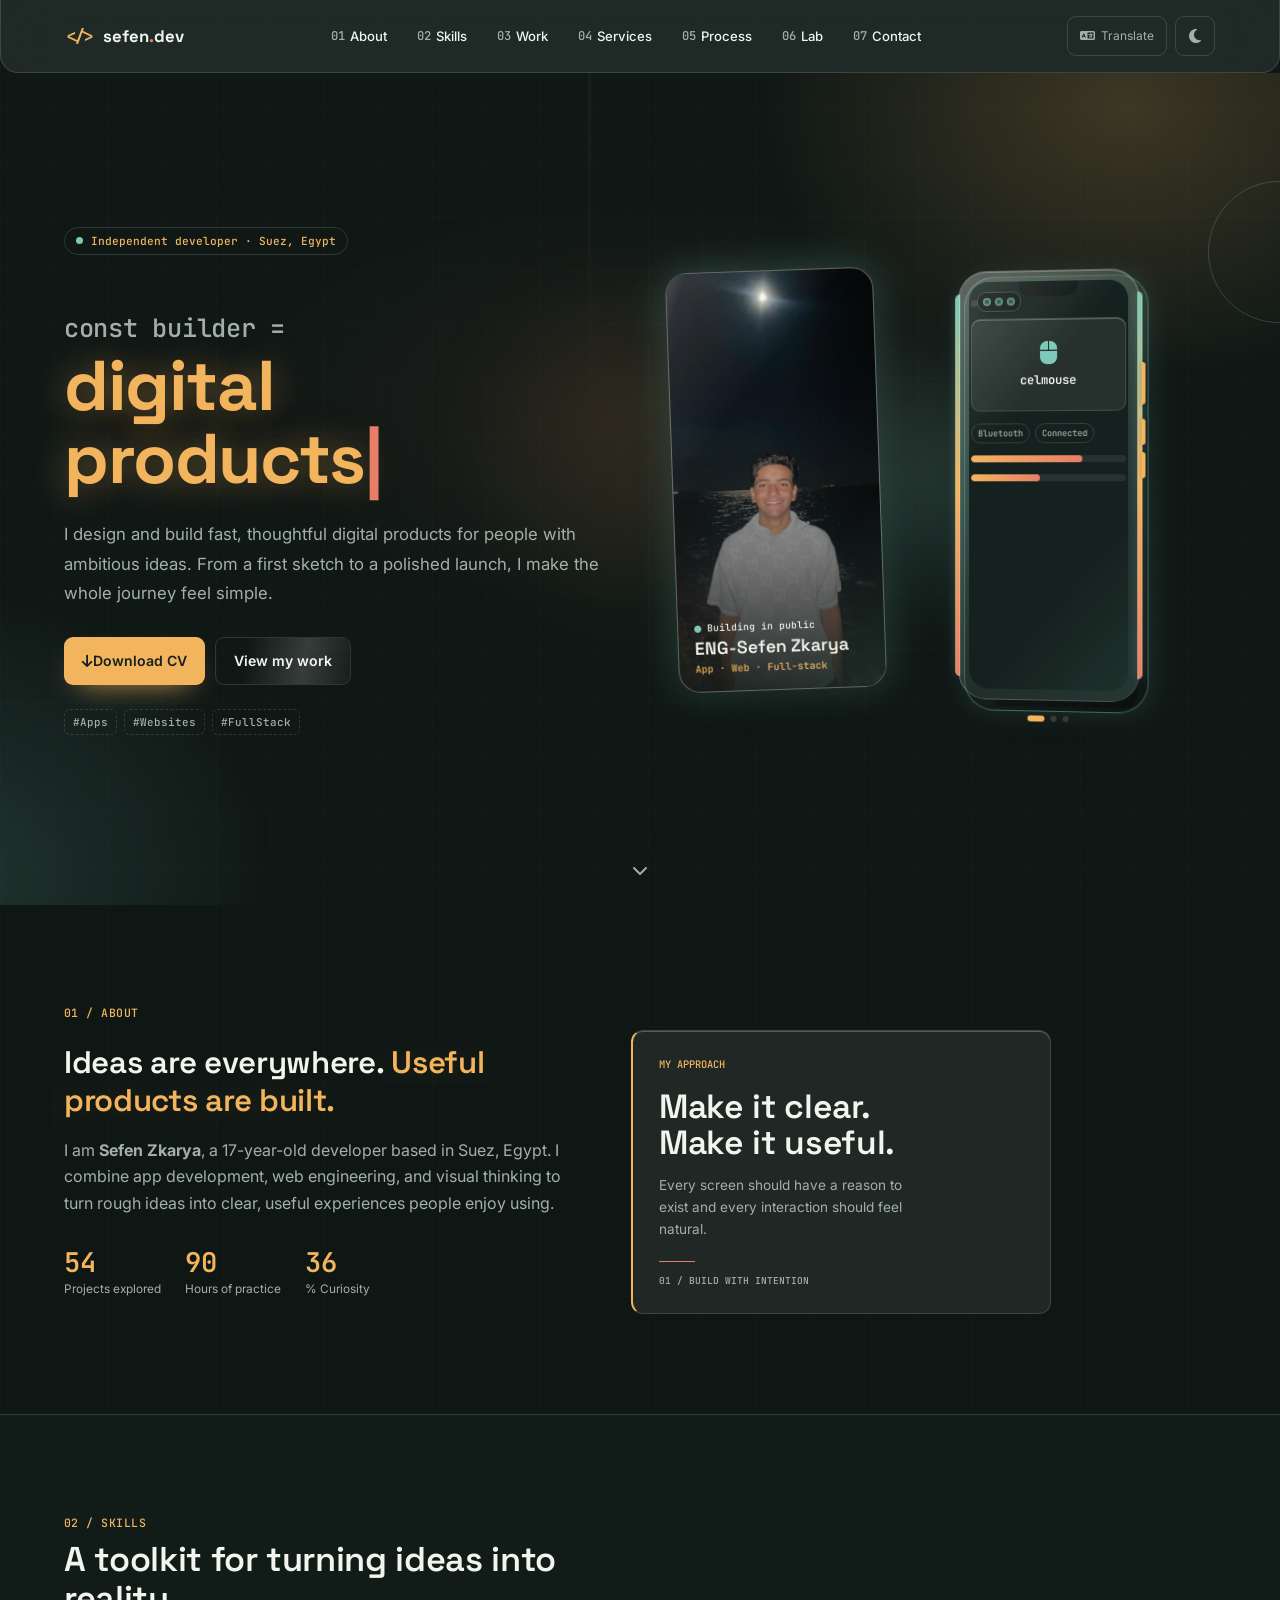
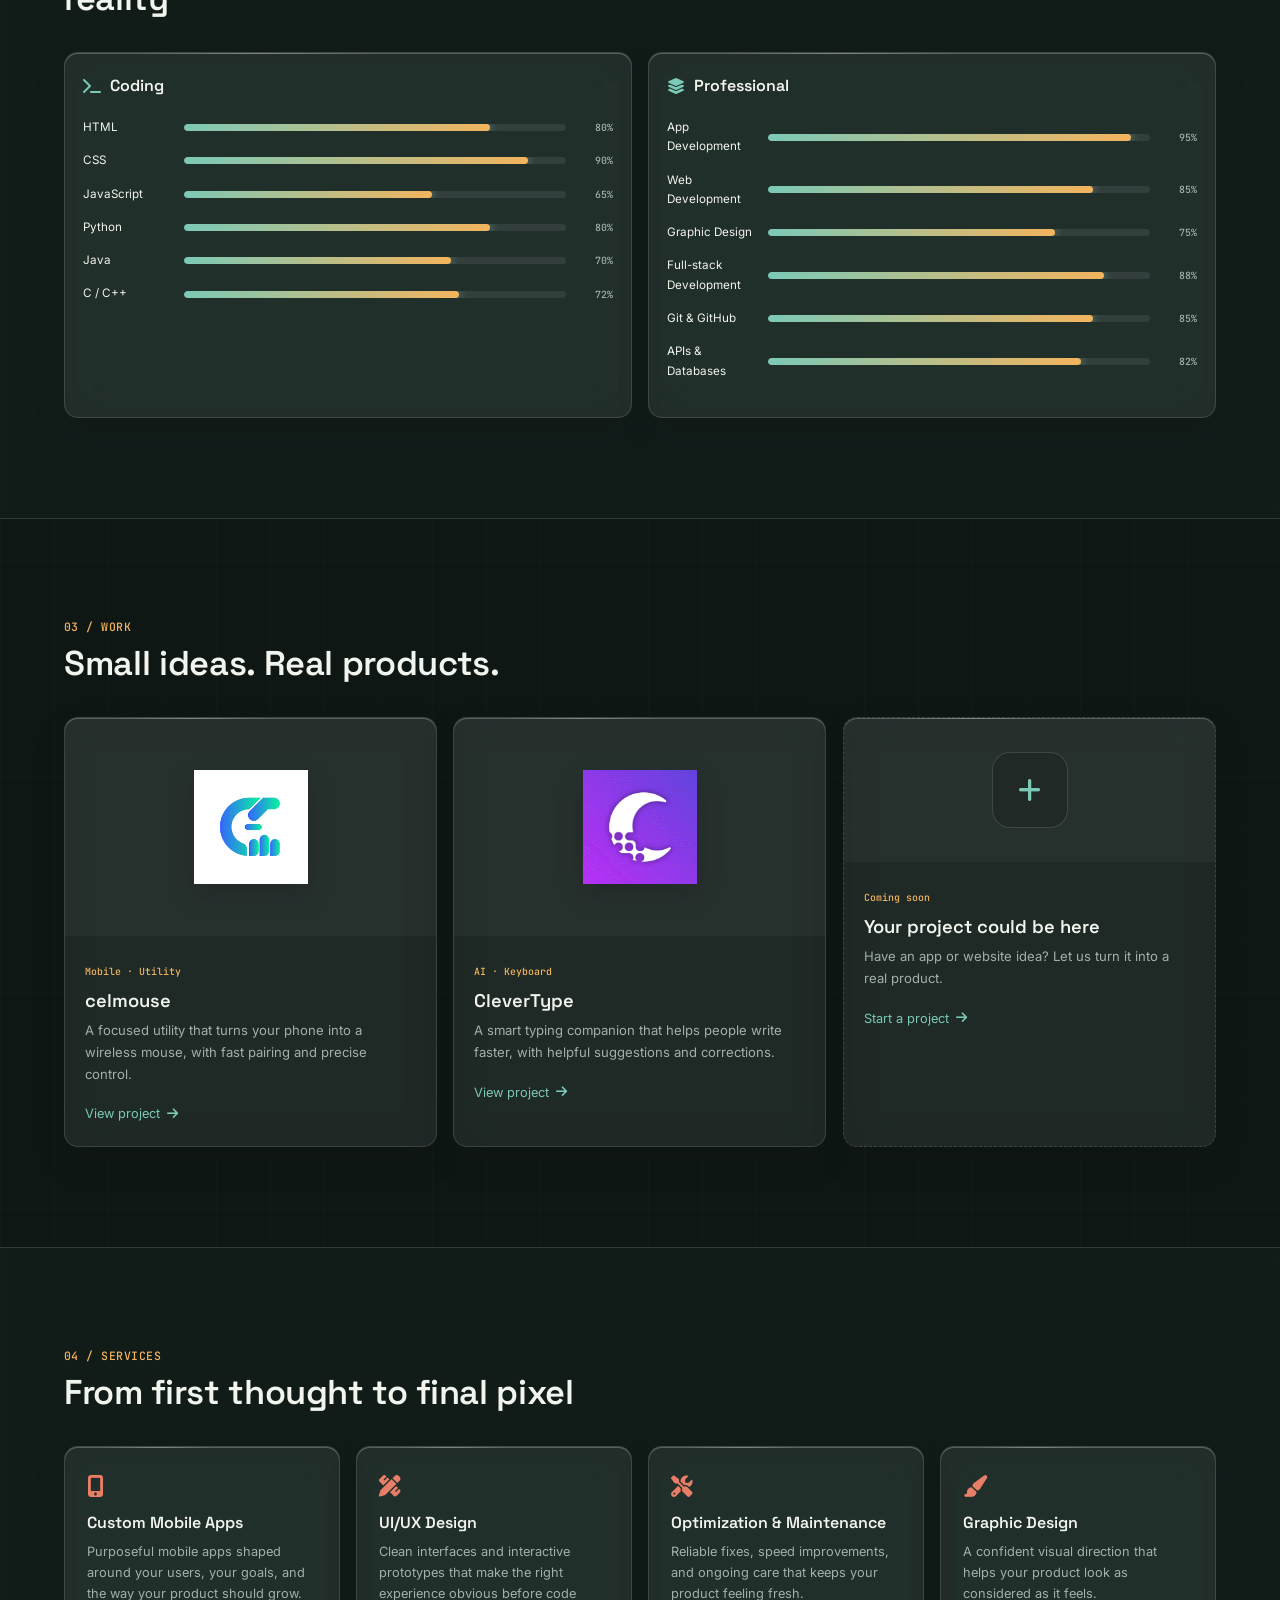
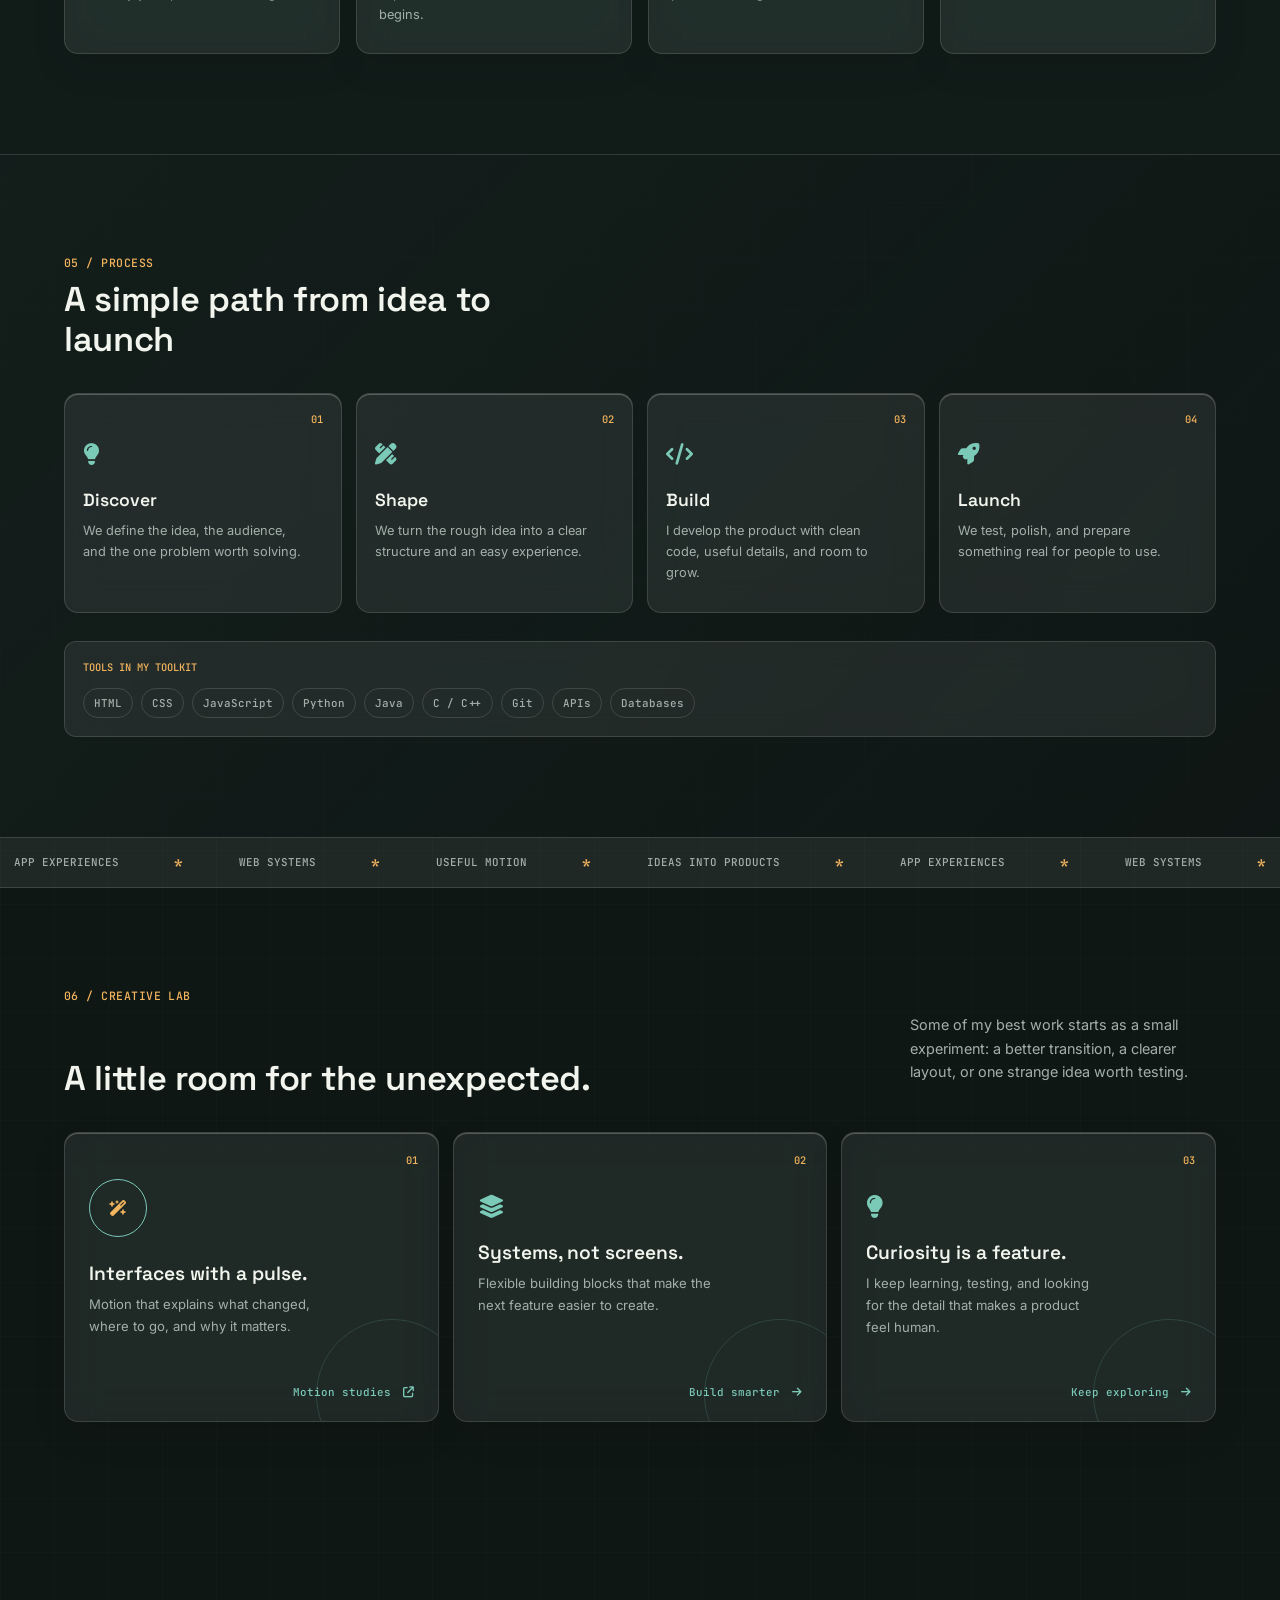
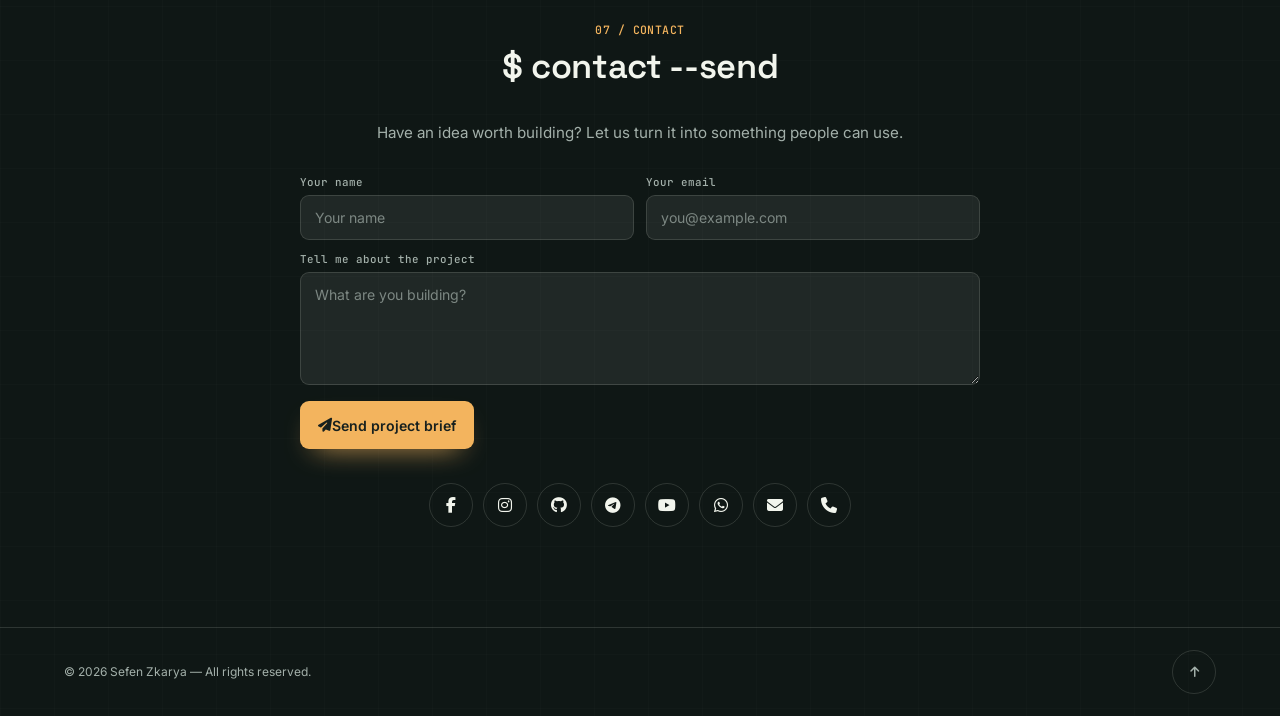
==== commit b72da093: "Update index.html" ====
--- a/index.html
+++ b/index.html
@@ -3,7 +3,7 @@
 <head>
 <meta charset="UTF-8">
 <meta name="viewport" content="width=device-width, initial-scale=1.0">
-<title>ENG/Sefen Zkarya — App Developer</title>
+<title>ENG-Sefen Zkarya — App Developer</title>
 <meta name="description" content="Sefen Zkarya — Full-stack app and web developer creating useful digital products.">
 <link rel="preconnect" href="https://fonts.googleapis.com">
 <link href="https://fonts.googleapis.com/css2?family=Space+Grotesk:wght@500;600;700;800&family=Inter:wght@400;500;600;700&family=JetBrains+Mono:wght@400;500;600&display=swap" rel="stylesheet">
--- a/style.css
+++ b/style.css
@@ -176,7 +176,7 @@
 .portrait-card { position: relative; z-index: 1; width: calc(58vw - 10px); max-width: 230px; height: 320px; overflow: hidden; border: 1px solid rgba(255, 255, 255, .28); border-radius: 22px; background: var(--glass); transform: rotate(-2deg); animation: portraitFloat 7s ease-in-out infinite; isolation: isolate; }
 .portrait-card::before { content: ''; position: absolute; z-index: 2; top: -35%; left: -70%; width: 45%; height: 170%; background: linear-gradient(90deg, transparent, rgba(255, 255, 255, .3), transparent); transform: rotate(18deg); animation: shine 7s 1s ease-in-out infinite; }
 .portrait-card::after, .phone-frame::after { content: ''; position: absolute; z-index: 4; inset: 0; border-radius: inherit; pointer-events: none; background: linear-gradient(130deg, rgba(255, 255, 255, .18), transparent 32%, transparent 70%, rgba(123, 201, 183, .1)); mix-blend-mode: screen; }
-.portrait-image { width: 100%; height: 100%; object-fit: cover; object-position: center 62%; filter: saturate(.78) contrast(1.1) brightness(.92); transform: scale(1.04); }
+.portrait-image { width: 100%; height: 100%; object-fit: cover; object-position: center 62%;  }
 .portrait-card:hover { animation-play-state: paused; transform: rotate(0) translateY(-8px); }
 .portrait-shade { position: absolute; inset: 0; background: linear-gradient(180deg, transparent 32%, rgba(15, 23, 21, .92)); }
 .portrait-caption { position: absolute; right: 16px; bottom: 16px; left: 16px; z-index: 3; display: grid; gap: 3px; }
